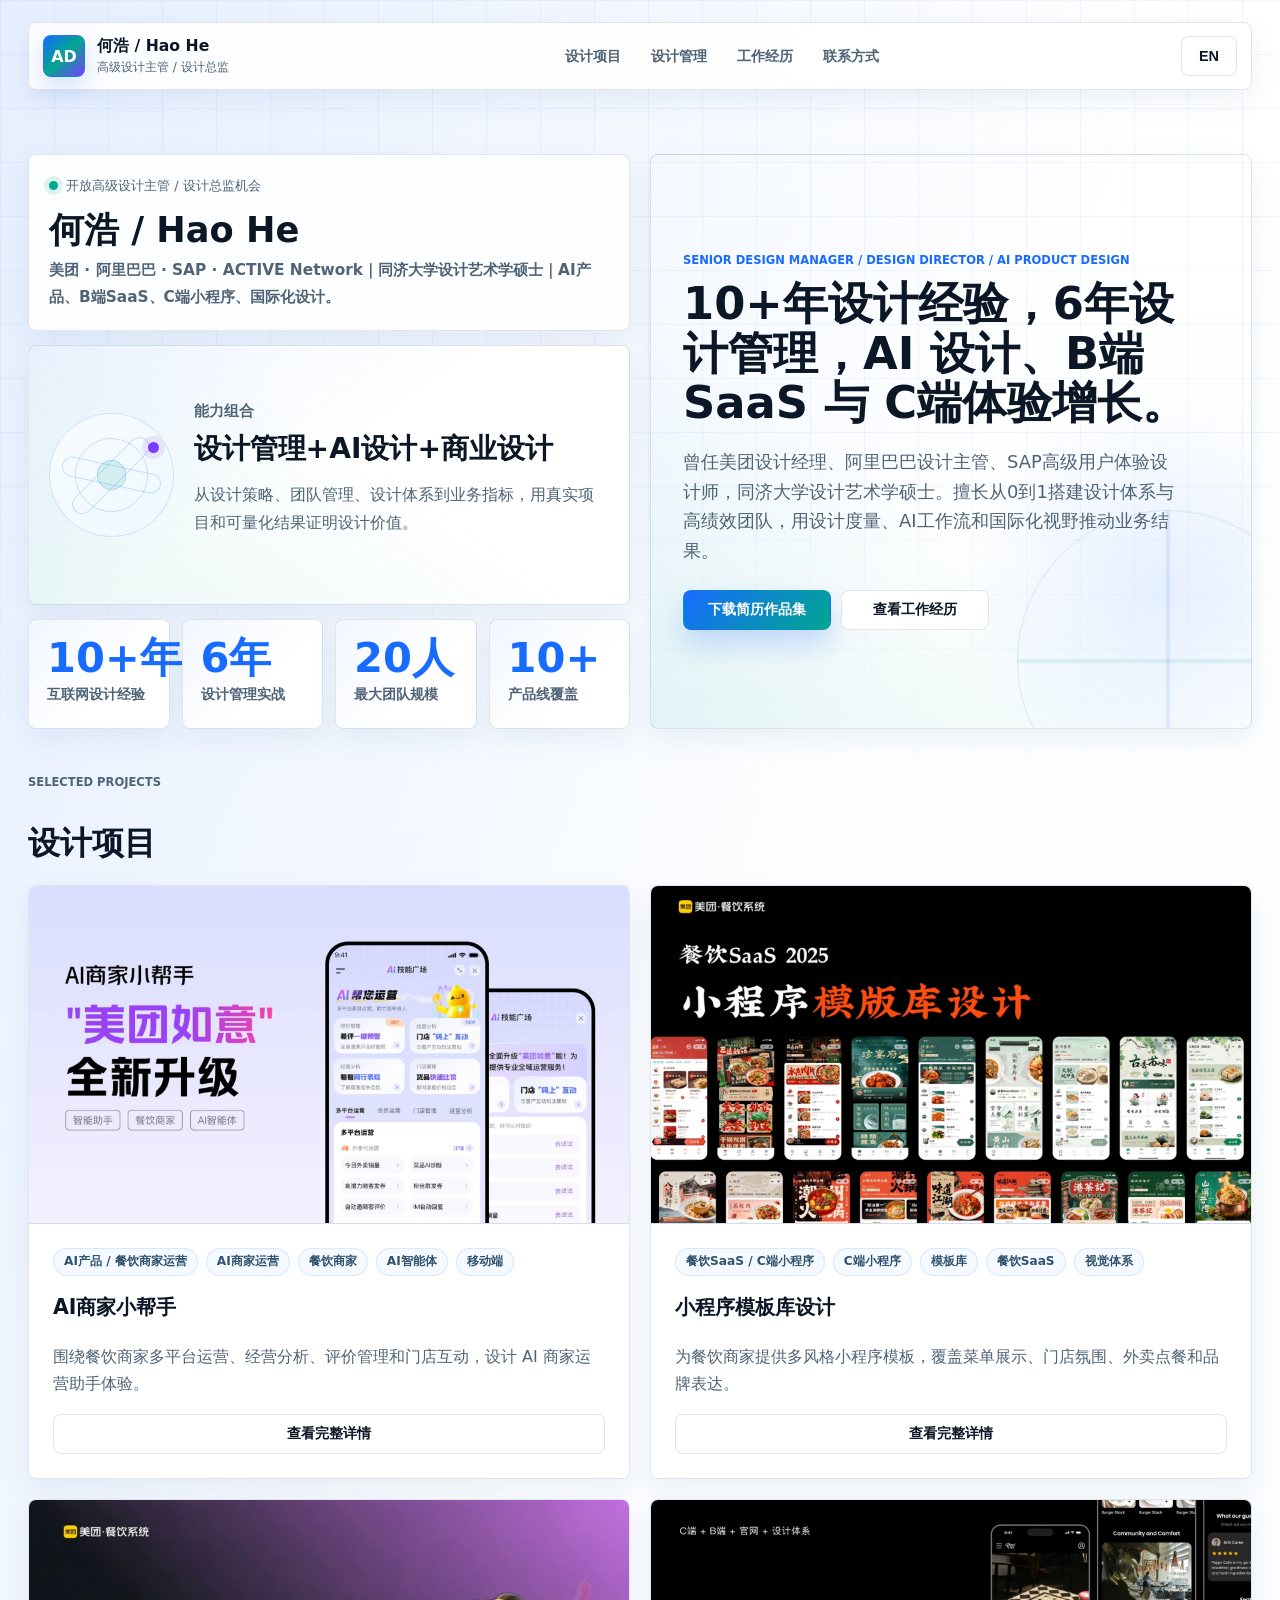
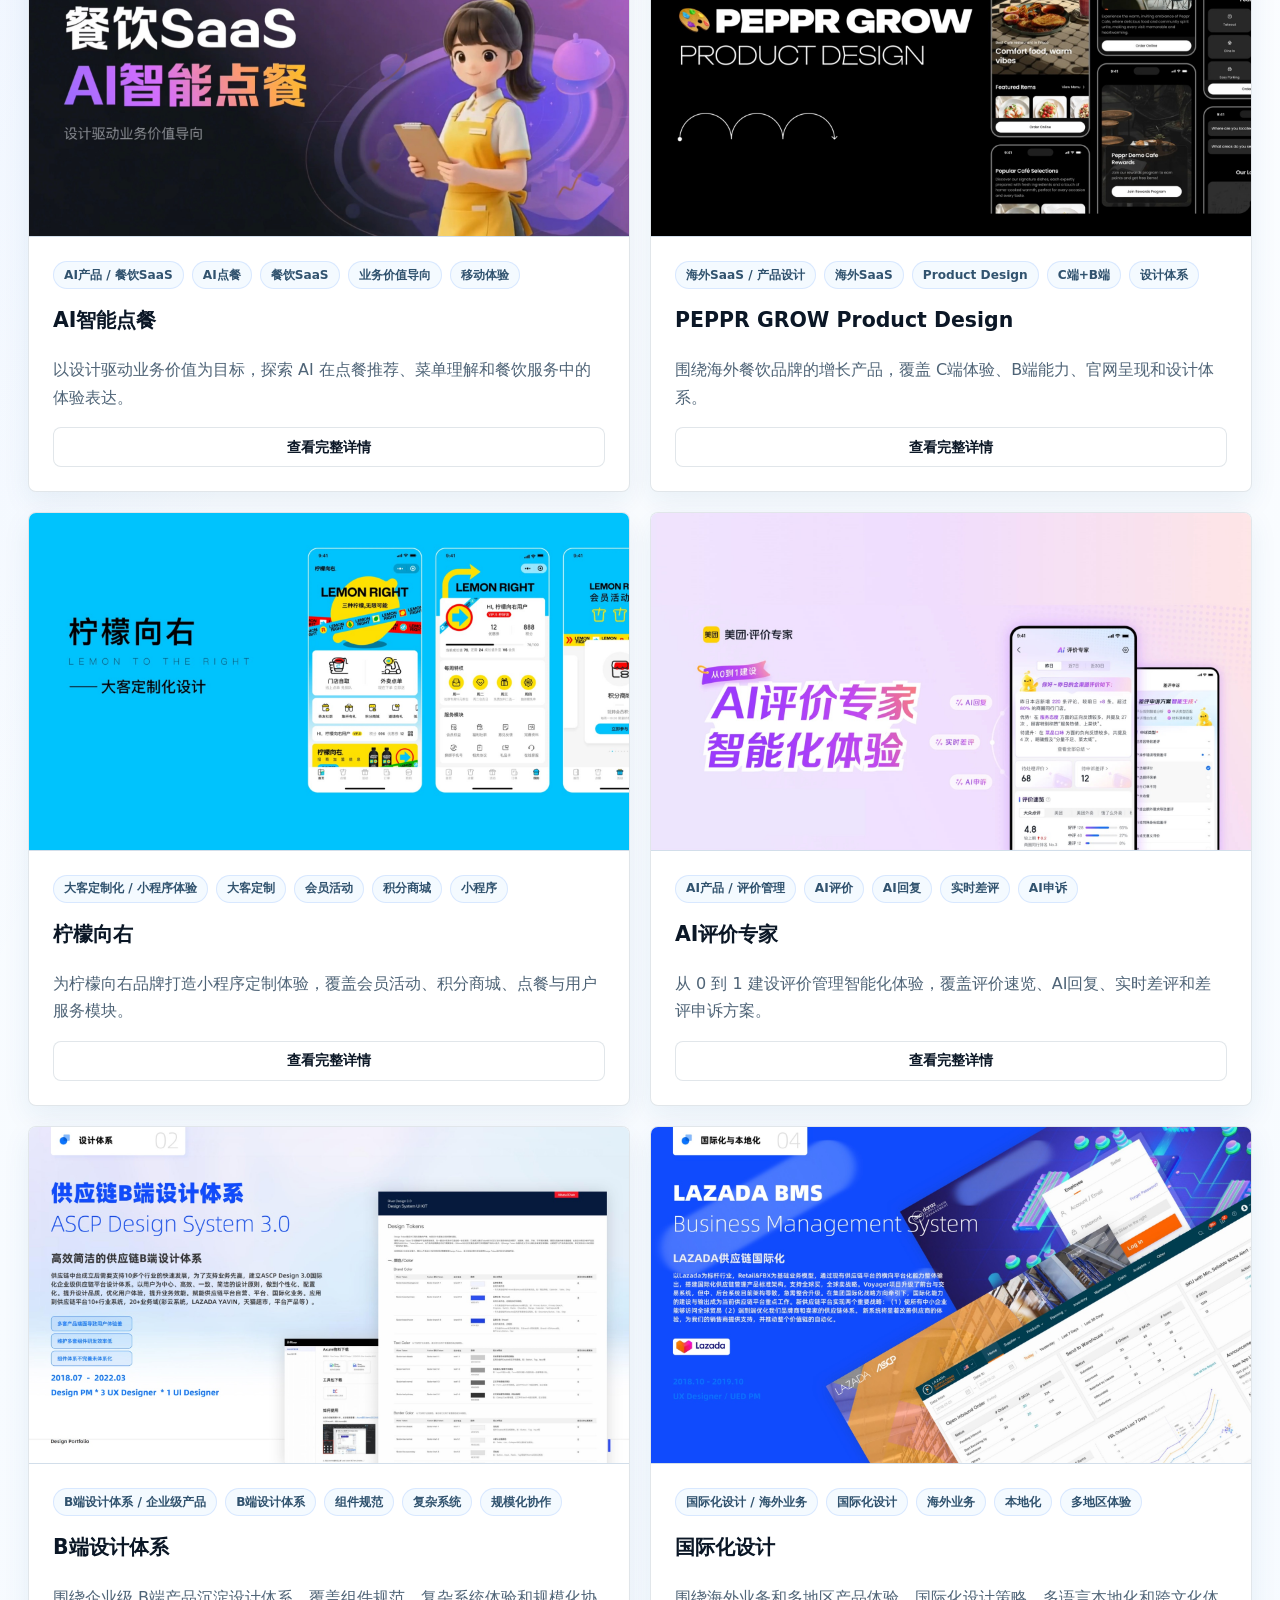
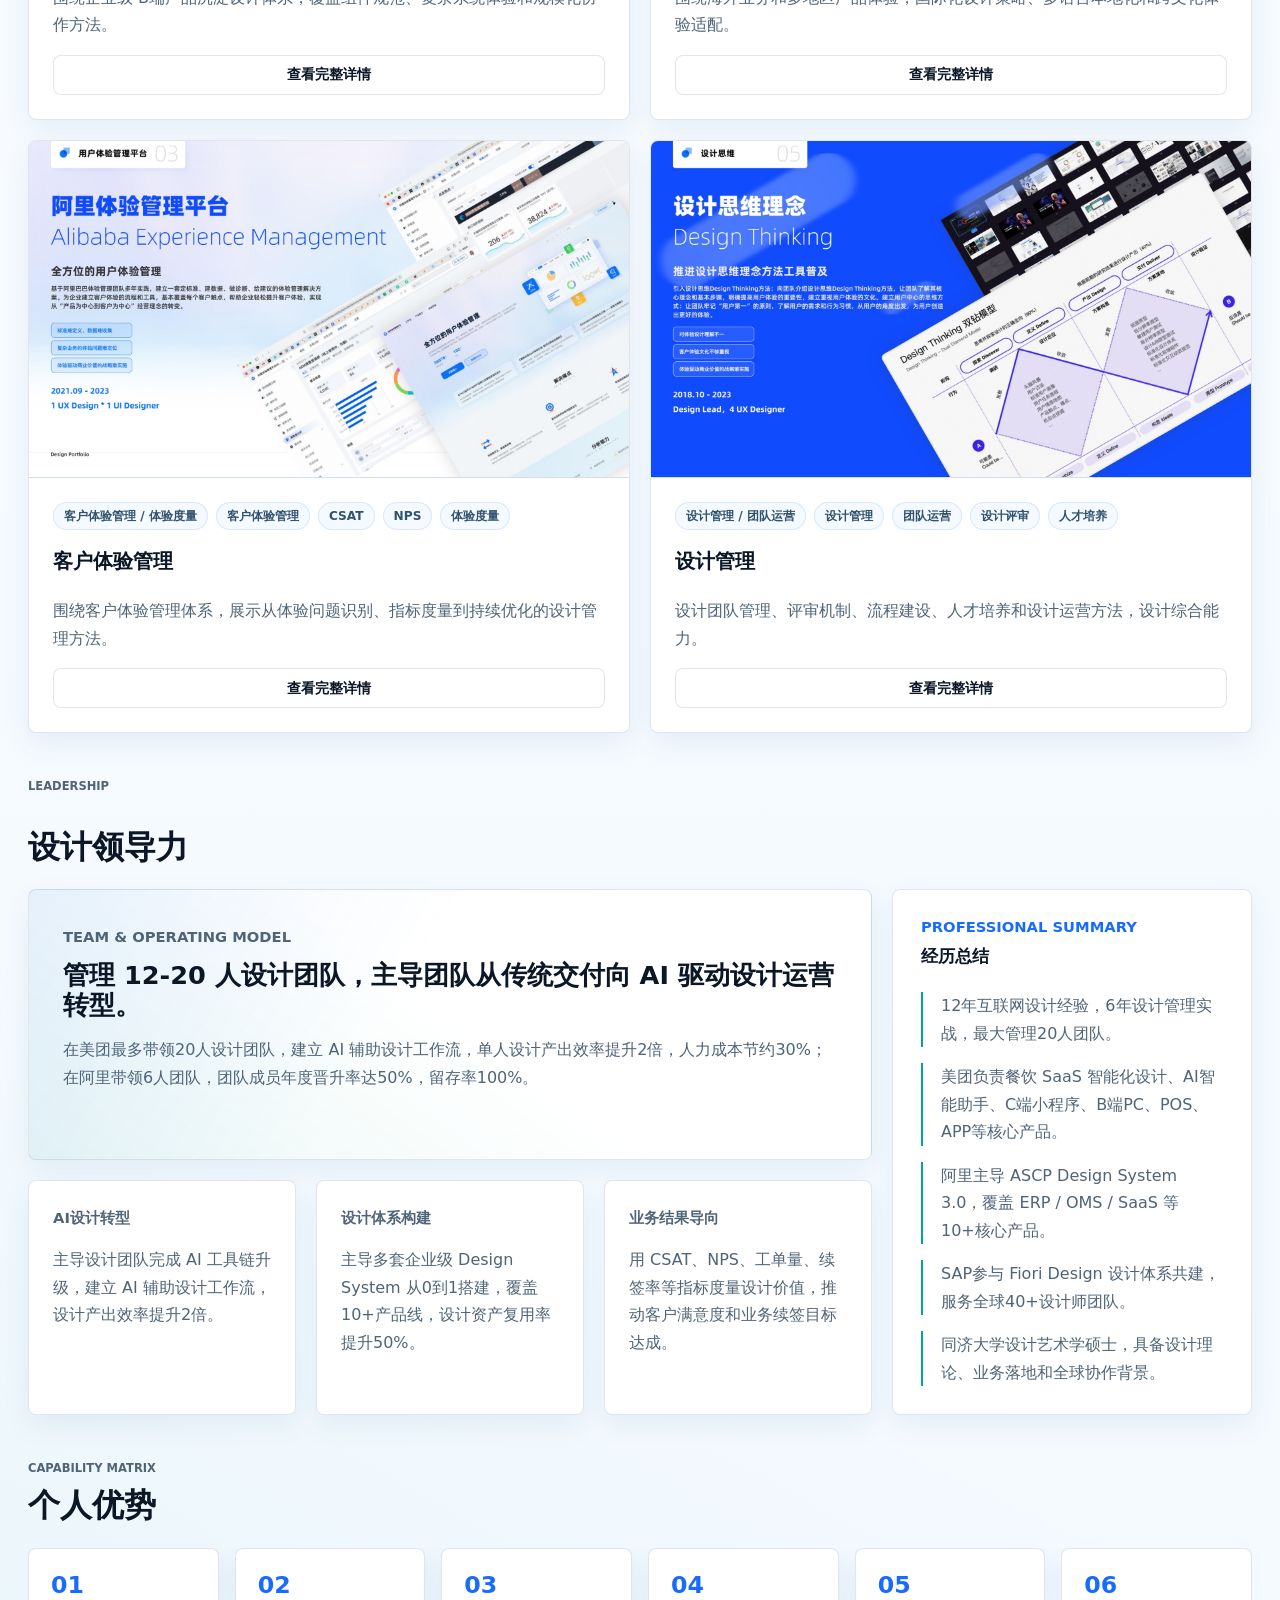
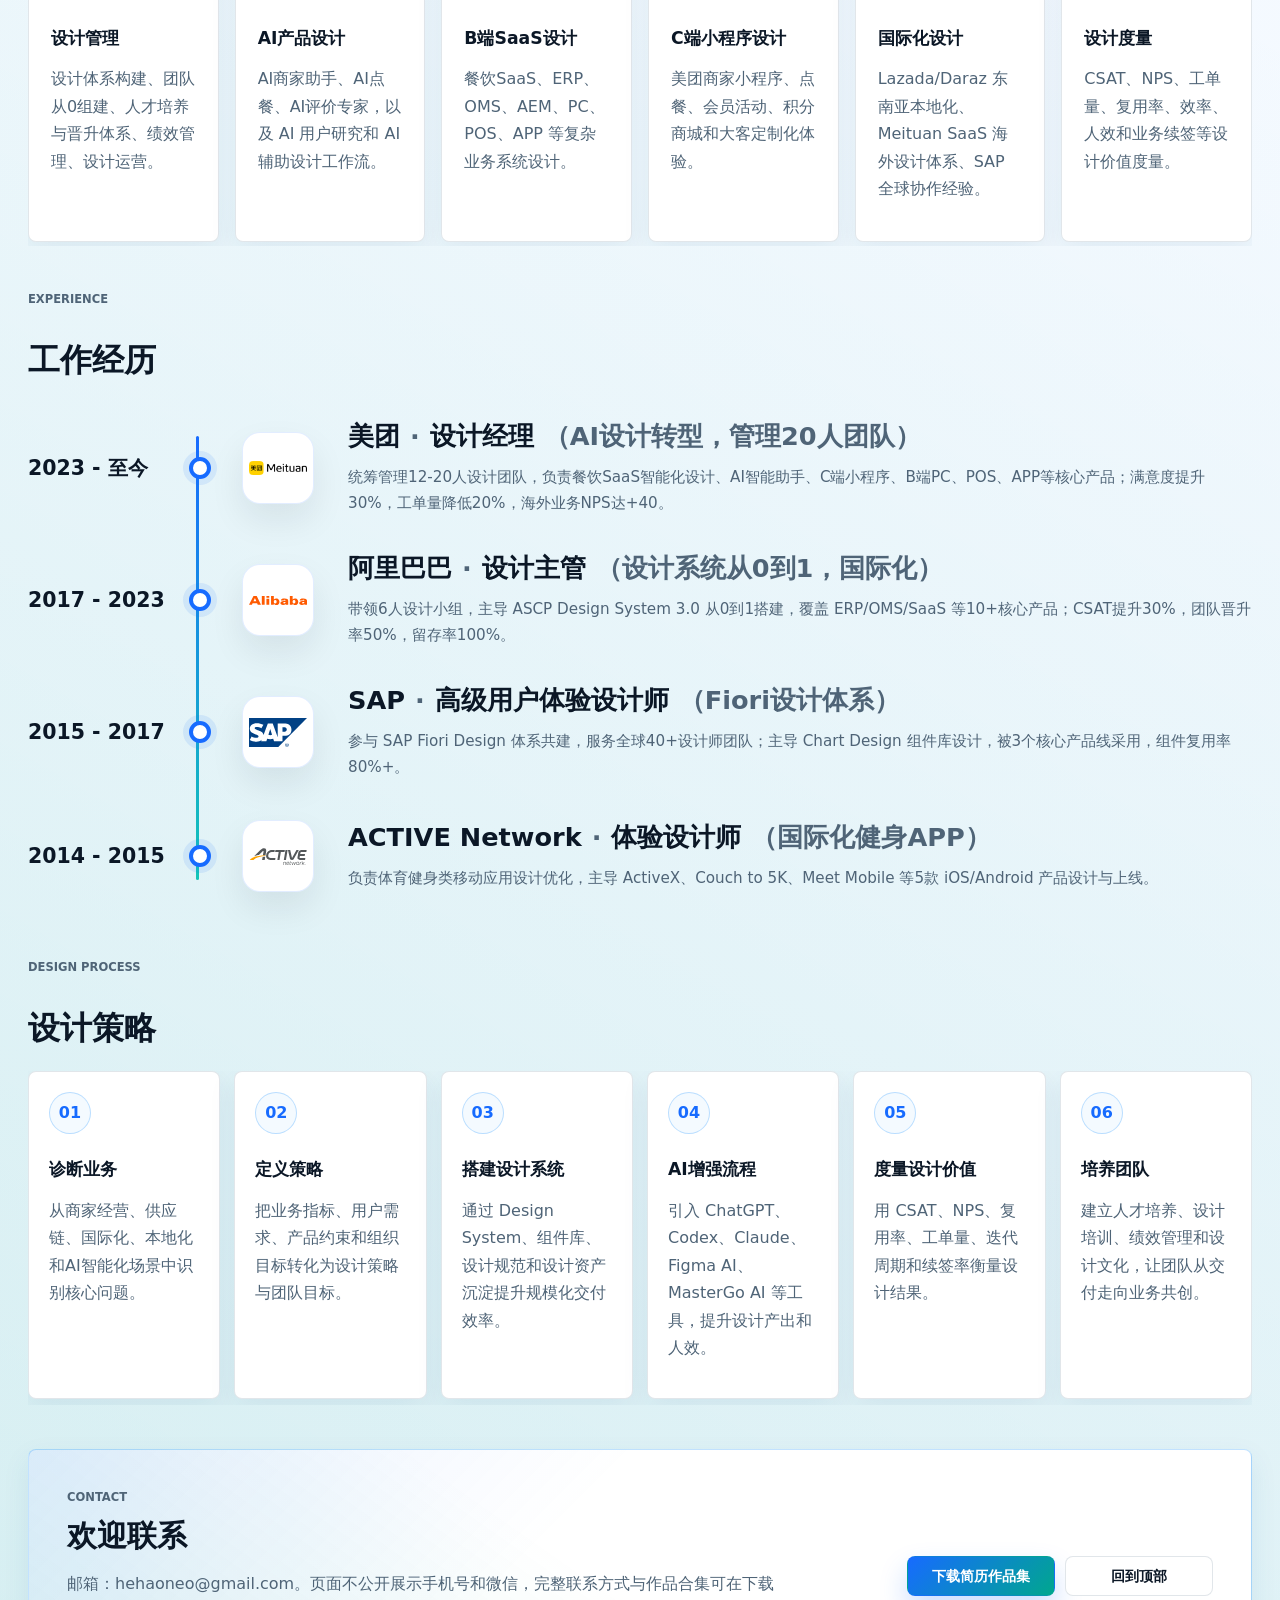
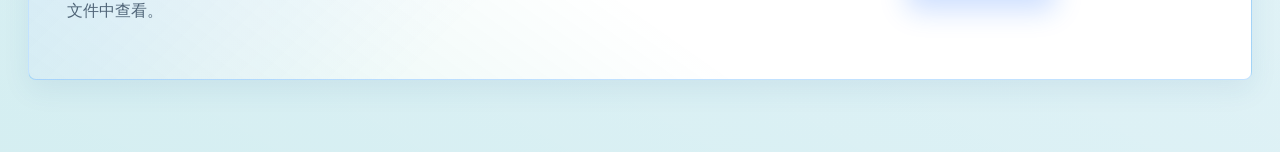
==== index.html @ 83d9802e "Update work experience timeline with company logos" ====
<!DOCTYPE html>
<html lang="zh-CN">
  <head>
    <meta charset="UTF-8" />
    <meta name="viewport" content="width=device-width, initial-scale=1.0" />
    <meta
      name="description"
      content="何浩 / Hao He 的高级设计主管、设计总监与 AI 产品设计负责人作品集，展示真实履历、管理经验、B端 C端 AI 设计项目与简历作品集下载。"
    />
    <title>何浩作品集 2026 | 高级设计主管 / 设计总监</title>
    <link rel="stylesheet" href="./styles.css?v=20260603-timeline-logo-sync" />
  </head>
  <body>
    <div class="site-shell">
      <header class="site-header" aria-label="Primary navigation">
        <a class="brand" href="#top" aria-label="Back to top">
          <span class="brand-mark">AD</span>
          <span>
            <strong data-i18n="brandName">Alex Design</strong>
            <small data-i18n="brandRole">AI 设计主管作品集</small>
          </span>
        </a>

        <button class="nav-toggle" type="button" aria-label="Toggle navigation" aria-expanded="false">
          <span></span>
          <span></span>
        </button>

        <nav class="nav-links" aria-label="Section navigation">
          <a href="#work" data-i18n="navWork">设计项目</a>
          <a href="#leadership" data-i18n="navLeadership">设计管理</a>
          <a href="#experience" data-i18n="navExperience">工作经历</a>
          <a href="#contact" data-i18n="navContact">联系方式</a>
        </nav>

        <button class="language-toggle" type="button" aria-label="Switch language" data-lang-toggle>
          EN
        </button>
      </header>

      <main id="top">
        <section class="hero section-grid" aria-labelledby="hero-title">
          <aside class="hero-panel" aria-label="Portfolio dashboard">
            <div class="signal-card profile-card">
              <div>
                <span class="status-dot"></span>
                <span data-i18n="profileStatus">开放 AI 设计主管机会</span>
              </div>
              <strong data-i18n="profileName">Alex Chen</strong>
              <p data-i18n="profileSummary">12 年产品设计经验，6 年设计团队管理经验，主导 AI、B端 SaaS、C端增长与设计系统。</p>
            </div>

            <div class="radar-card" aria-label="Capability radar">
              <div class="radar-visual">
                <span></span>
                <span></span>
                <span></span>
              </div>
              <div>
                <p class="card-label" data-i18n="radarLabel">能力组合</p>
                <h2 data-i18n="radarTitle">Strategy + AI UX + Leadership</h2>
                <p data-i18n="radarText">从机会识别到跨团队落地，兼顾体验质量、业务结果和团队成长。</p>
              </div>
            </div>

            <div class="hero-metrics" id="heroMetrics" aria-label="Career metrics"></div>
          </aside>

          <div class="hero-copy">
            <p class="eyebrow" data-i18n="heroEyebrow">AI Product Design Lead / Design Manager</p>
            <h1 id="hero-title" data-i18n="heroTitle">把 AI 能力转译成可信、可用、可规模化的产品体验。</h1>
            <p class="hero-text" data-i18n="heroText">
              这是一个面向互联网 AI 设计主管岗位的作品集模板，突出产品策略、复杂体验、设计系统和团队管理能力。
            </p>
            <div class="hero-actions">
              <a class="button primary" href="./assets/resume/hao-he-resume-portfolio-2026.zip" download data-i18n="resumeDownload">下载简历作品集</a>
              <a class="button secondary" href="#leadership" data-i18n="heroSecondary">查看管理能力</a>
            </div>
          </div>
        </section>

        <section class="section" id="work" aria-labelledby="work-title">
          <div class="section-heading">
            <p class="eyebrow" data-i18n="workEyebrow">Featured Work</p>
            <h2 id="work-title" data-i18n="workTitle">精选作品集展示</h2>
          </div>
          <div class="work-grid" id="workGrid"></div>
        </section>

        <section class="section leadership-section" id="leadership" aria-labelledby="leadership-title">
          <div class="section-heading">
            <p class="eyebrow" data-i18n="leadershipEyebrow">Leadership</p>
            <h2 id="leadership-title" data-i18n="leadershipTitle">设计主管综合能力</h2>
          </div>
          <div class="leadership-layout">
            <div class="leadership-main">
              <div class="leadership-card large">
                <p class="card-label" data-i18n="teamLabel">Team & Operating Model</p>
                <h3 data-i18n="teamTitle">带领 8 人设计团队，建立从问题定义到上线复盘的设计作业系统。</h3>
                <p data-i18n="teamText">
                  建立设计评审、需求分级、组件治理、设计质量门禁和跨职能同步节奏，让团队在高压迭代中保持一致性。
                </p>
              </div>
              <div class="leadership-pillars" id="leadershipPillars"></div>
            </div>
            <div class="interview-card">
              <p class="card-label" data-i18n="interviewLabel">Interview Signals</p>
              <h3 data-i18n="interviewTitle">面试官能快速感知的负责人信号</h3>
              <ul id="interviewSignals"></ul>
            </div>
          </div>
        </section>

        <section class="section" id="capabilities" aria-labelledby="capabilities-title">
          <div class="section-heading compact">
            <p class="eyebrow" data-i18n="capabilityEyebrow">Capability Matrix</p>
            <h2 id="capabilities-title" data-i18n="capabilityTitle">能力矩阵</h2>
          </div>
          <div class="capability-grid" id="capabilityGrid"></div>
        </section>

        <section class="section timeline-section" id="experience" aria-labelledby="experience-title">
          <div class="section-heading">
            <p class="eyebrow" data-i18n="experienceEyebrow">Experience</p>
            <h2 id="experience-title" data-i18n="experienceTitle">工作经历</h2>
          </div>
          <div class="timeline" id="timeline"></div>
        </section>

        <section class="section process-section" id="process" aria-labelledby="process-title">
          <div class="section-heading">
            <p class="eyebrow" data-i18n="processEyebrow">Design Process</p>
            <h2 id="process-title" data-i18n="processTitle">从机会到规模化落地的方法论</h2>
          </div>
          <div class="process-rail" id="processRail"></div>
        </section>

        <section class="contact-section" id="contact" aria-labelledby="contact-title">
          <div>
            <p class="eyebrow" data-i18n="contactEyebrow">Contact</p>
            <h2 id="contact-title" data-i18n="contactTitle">准备好替换成你的真实经历后，就可以用于求职展示。</h2>
            <p data-i18n="contactText">保留模板结构，替换姓名、项目截图、业务指标和真实案例，即可形成高竞争力作品集。</p>
          </div>
          <div class="contact-actions">
            <a class="button primary" href="./assets/resume/hao-he-resume-portfolio-2026.zip" download data-i18n="resumeDownload">下载简历作品集</a>
            <a class="button secondary" href="#work" data-i18n="contactSecondary">回到作品集</a>
          </div>
        </section>
      </main>
    </div>

    <dialog class="case-dialog" id="caseDialog" aria-labelledby="dialogTitle">
      <button class="dialog-close" type="button" data-dialog-close aria-label="Close case study">×</button>
      <p class="eyebrow" id="dialogType"></p>
      <h2 id="dialogTitle"></h2>
      <p id="dialogRole" class="dialog-role"></p>
      <div class="dialog-grid">
        <div>
          <h3 data-i18n="dialogChallenge">业务挑战</h3>
          <p id="dialogChallengeText"></p>
        </div>
        <div>
          <h3 data-i18n="dialogContribution">核心贡献</h3>
          <p id="dialogContributionText"></p>
        </div>
        <div>
          <h3 data-i18n="dialogImpact">结果指标</h3>
          <p id="dialogImpactText"></p>
        </div>
      </div>
    </dialog>

    <script src="./portfolio-data.js?v=20260603-english-copy-sync"></script>
    <script src="./script.js?v=20260603-timeline-logo-sync"></script>
  </body>
</html>
---- styles.css ----
:root {
  color-scheme: light;
  --bg: #f7fbff;
  --bg-soft: #eef7ff;
  --panel: rgba(255, 255, 255, 0.86);
  --panel-solid: #ffffff;
  --panel-strong: #ecf8ff;
  --line: rgba(14, 50, 86, 0.12);
  --line-strong: rgba(0, 136, 255, 0.24);
  --text: #0b1726;
  --muted: #4f6477;
  --dim: #718397;
  --accent: #00a78e;
  --accent-2: #176bff;
  --accent-3: #7c3cff;
  --warm: #d46a00;
  --shadow: 0 18px 50px rgba(25, 72, 118, 0.1);
  --soft-shadow: 0 10px 28px rgba(31, 86, 140, 0.08);
  --radius: 8px;
  --max: 1440px;
}

* {
  box-sizing: border-box;
}

html {
  scroll-behavior: smooth;
}

body {
  min-width: 320px;
  margin: 0;
  color: var(--text);
  font-family: Inter, ui-sans-serif, system-ui, -apple-system, BlinkMacSystemFont, "Segoe UI", "PingFang SC",
    "Hiragino Sans GB", "Microsoft YaHei", sans-serif;
  letter-spacing: 0;
  background:
    linear-gradient(115deg, rgba(23, 107, 255, 0.11), transparent 28%),
    linear-gradient(30deg, rgba(0, 167, 142, 0.12), transparent 34%),
    linear-gradient(180deg, #ffffff 0%, var(--bg) 44%, #f2f8ff 100%);
}

body::before {
  position: fixed;
  inset: 0;
  z-index: -1;
  pointer-events: none;
  content: "";
  background-image:
    linear-gradient(rgba(23, 107, 255, 0.055) 1px, transparent 1px),
    linear-gradient(90deg, rgba(23, 107, 255, 0.055) 1px, transparent 1px);
  background-size: 54px 54px;
  mask-image: linear-gradient(to bottom, black 0%, black 48%, transparent 88%);
}

a {
  color: inherit;
  text-decoration: none;
}

button,
a {
  -webkit-tap-highlight-color: transparent;
}

.site-shell {
  width: min(100%, var(--max));
  margin: 0 auto;
  padding: 22px 28px 72px;
}

.site-header {
  position: sticky;
  top: 14px;
  z-index: 10;
  display: grid;
  grid-template-columns: auto 1fr auto;
  gap: 18px;
  align-items: center;
  min-height: 68px;
  padding: 12px 14px;
  border: 1px solid var(--line);
  border-radius: var(--radius);
  background: rgba(255, 255, 255, 0.86);
  box-shadow: var(--soft-shadow);
  backdrop-filter: blur(18px);
}

.brand {
  display: inline-flex;
  gap: 12px;
  align-items: center;
  min-width: 220px;
}

.brand-mark {
  display: grid;
  place-items: center;
  width: 42px;
  height: 42px;
  border: 1px solid rgba(23, 107, 255, 0.18);
  border-radius: 8px;
  color: #ffffff;
  font-weight: 900;
  background: linear-gradient(135deg, var(--accent-2), var(--accent), var(--accent-3));
  box-shadow: 0 10px 24px rgba(23, 107, 255, 0.18);
}

.brand strong,
.brand small {
  display: block;
}

.brand strong {
  font-size: 0.98rem;
}

.brand small {
  margin-top: 2px;
  color: var(--muted);
  font-size: 0.76rem;
}

.nav-links {
  display: flex;
  justify-content: center;
  gap: 6px;
}

.nav-links a,
.language-toggle,
.button {
  min-height: 40px;
  border-radius: 8px;
  font-size: 0.9rem;
  font-weight: 750;
}

.nav-links a {
  display: inline-flex;
  align-items: center;
  padding: 0 12px;
  color: var(--muted);
  transition: color 180ms ease, background 180ms ease;
}

.nav-links a:hover {
  color: var(--accent-2);
  background: rgba(23, 107, 255, 0.07);
}

.language-toggle,
.nav-toggle,
.dialog-close {
  color: var(--text);
  border: 1px solid var(--line);
  background: #ffffff;
  cursor: pointer;
}

.language-toggle {
  min-width: 56px;
}

.nav-toggle {
  display: none;
}

.section-grid,
.section,
.contact-section {
  margin-top: 44px;
}

.hero {
  display: grid;
  grid-template-columns: repeat(2, minmax(0, 1fr));
  gap: 20px;
  align-items: stretch;
  min-height: auto;
  padding-top: 20px;
}

.hero-copy {
  flex: none;
  width: auto;
  min-width: 0;
  position: relative;
  display: flex;
  flex-direction: column;
  justify-content: center;
  min-height: 500px;
  overflow: hidden;
  padding: 24px 32px;
  border: 1px solid var(--line);
  border-radius: var(--radius);
  background:
    radial-gradient(circle at 85% 76%, rgba(23, 107, 255, 0.1), transparent 30%),
    linear-gradient(35deg, rgba(0, 167, 142, 0.09), transparent 42%);
  box-shadow: var(--soft-shadow);
}

.hero-copy::after {
  position: absolute;
  right: -68px;
  bottom: -84px;
  width: 300px;
  height: 300px;
  content: "";
  border: 1px solid rgba(23, 107, 255, 0.12);
  border-radius: 50%;
  background:
    linear-gradient(90deg, transparent 49%, rgba(23, 107, 255, 0.14) 50%, transparent 51%),
    linear-gradient(0deg, transparent 49%, rgba(0, 167, 142, 0.14) 50%, transparent 51%);
}

.eyebrow {
  margin: 0 0 12px;
  color: var(--accent-2);
  font-size: 0.72rem;
  font-weight: 900;
  letter-spacing: 0;
  text-transform: uppercase;
}

h1,
h2,
h3,
p {
  overflow-wrap: anywhere;
}

h1 {
  position: relative;
  z-index: 1;
  max-width: 760px;
  margin: 0;
  color: var(--text);
  font-size: clamp(1.62rem, 3vw, 3rem);
  line-height: 1.16;
  letter-spacing: 0;
}

.hero-copy h1 {
  max-width: 600px;
  font-size: clamp(2.2rem, 4vw, 3.8rem);
  line-height: 1.1;
}

h1#hero-title {
  font-size: clamp(2rem, 3.5vw, 3.2rem);
}

h2 {
  margin: 0;
  color: var(--text);
  font-size: clamp(1.55rem, 2.5vw, 2.6rem);
  line-height: 1.14;
  letter-spacing: 0;
}

h3 {
  margin: 0;
  color: var(--text);
  font-size: 1.08rem;
  line-height: 1.32;
}

.hero-text {
  position: relative;
  z-index: 1;
  max-width: 500px;
  margin: 20px 0 0;
  color: var(--muted);
  font-size: clamp(1rem, 1.4vw, 1.25rem);
  line-height: 1.65;
}

.hero-actions,
.contact-actions {
  position: relative;
  z-index: 1;
  display: flex;
  flex-wrap: wrap;
  gap: 10px;
  margin-top: 24px;
}

.button {
  display: inline-flex;
  align-items: center;
  justify-content: center;
  min-width: 148px;
  padding: 0 18px;
  border: 1px solid transparent;
  cursor: pointer;
  transition: transform 180ms ease, border-color 180ms ease, background 180ms ease, box-shadow 180ms ease;
}

.button:hover {
  transform: translateY(-2px);
}

.button.primary {
  color: #ffffff;
  background: linear-gradient(135deg, var(--accent-2), var(--accent));
  box-shadow: 0 14px 28px rgba(23, 107, 255, 0.22);
}

.button.secondary {
  color: var(--text);
  border-color: var(--line);
  background: #ffffff;
}

.button.secondary:hover {
  border-color: var(--line-strong);
  box-shadow: var(--soft-shadow);
}

.hero-panel {
  min-width: 0;
  display: grid;
  grid-template-rows: auto auto 1fr;
  gap: 14px;
}

.signal-card,
.metric-card,
.radar-card,
.work-card,
.leadership-card,
.interview-card,
.capability-card,
.process-card,
.quote-card {
  border: 1px solid var(--line);
  border-radius: var(--radius);
  background: var(--panel);
  box-shadow: var(--soft-shadow);
}

.profile-card {
  min-height: auto;
  margin-bottom: 0;
  padding: 20px;
}

.profile-card div {
  display: inline-flex;
  gap: 8px;
  align-items: center;
  color: var(--muted);
  font-size: 0.82rem;
}

.profile-card strong {
  display: block;
  margin-top: 16px;
  font-size: clamp(1.6rem, 3vw, 2.2rem);
  line-height: 1.1;
}

.profile-card p {
  margin: 8px 0 0;
  font-size: 0.96rem;
  font-weight: 600;
}

.profile-card p,
.radar-card p,
.section-heading p,
.leadership-card p,
.interview-card li,
.capability-card p,
.timeline-item p,
.process-card p,
.quote-card p,
.contact-section p,
.work-card p {
  color: var(--muted);
  line-height: 1.72;
}

.status-dot {
  width: 9px;
  height: 9px;
  border-radius: 50%;
  background: var(--accent);
  box-shadow: 0 0 0 5px rgba(0, 167, 142, 0.13);
}

.hero-metrics {
  display: grid;
  grid-template-columns: repeat(4, minmax(0, 1fr));
  gap: 12px;
}

.metric-card {
  min-height: 110px;
  padding: 18px;
  background:
    linear-gradient(135deg, rgba(23, 107, 255, 0.06), transparent 62%),
    #ffffff;
}

.metric-card strong {
  display: block;
  margin-bottom: 6px;
  color: var(--accent-2);
  font-size: clamp(1.8rem, 3.5vw, 2.6rem);
  line-height: 0.95;
}

.metric-card span {
  color: var(--muted);
  font-size: 0.88rem;
  font-weight: 700;
}

.radar-card {
  display: grid;
  grid-template-columns: minmax(100px, 0.3fr) minmax(0, 1fr);
  gap: 20px;
  align-items: center;
  min-height: 260px;
  padding: 20px;
  background:
    linear-gradient(145deg, rgba(23, 107, 255, 0.08), transparent 48%),
    linear-gradient(35deg, rgba(0, 167, 142, 0.08), transparent 58%),
    #ffffff;
}

.radar-card h2 {
  max-width: 400px;
  font-size: clamp(1.4rem, 2.2vw, 2rem);
  line-height: 1.15;
}

.radar-visual {
  position: relative;
  display: grid;
  place-items: center;
  aspect-ratio: 1;
  border: 1px solid rgba(23, 107, 255, 0.16);
  border-radius: 50%;
  background: linear-gradient(135deg, rgba(255, 255, 255, 0.7), rgba(235, 248, 255, 0.7));
}

.radar-visual::before,
.radar-visual::after,
.radar-visual span {
  position: absolute;
  content: "";
  border: 1px solid rgba(23, 107, 255, 0.2);
  border-radius: 50%;
}

.radar-visual::before {
  inset: 20%;
}

.radar-visual::after {
  inset: 38%;
  background: rgba(0, 167, 142, 0.13);
}

.radar-visual span:nth-child(1) {
  inset: 9% 42% 9% 42%;
  border-radius: 999px;
  transform: rotate(45deg);
}

.radar-visual span:nth-child(2) {
  inset: 42% 9% 42% 9%;
  border-radius: 999px;
  transform: rotate(12deg);
}

.radar-visual span:nth-child(3) {
  width: 11px;
  height: 11px;
  border: 0;
  background: var(--accent-3);
  box-shadow: 0 0 0 6px rgba(124, 60, 255, 0.12);
  transform: translate(42px, -28px);
}

.card-label {
  margin: 0 0 10px;
  color: var(--accent-2);
  font-size: 0.92rem;
  font-weight: 900;
  text-transform: uppercase;
}

.section-heading {
  display: grid;
  grid-template-columns: minmax(0, 0.74fr) minmax(320px, 0.5fr);
  gap: 24px;
  align-items: end;
  margin-bottom: 24px;
}

.section-heading.compact {
  display: block;
}

.section-heading .eyebrow {
  grid-column: 1 / -1;
  margin-bottom: 8px;
}

.section-heading p:not(.eyebrow) {
  margin: 0;
  max-width: 560px;
}

.work-grid {
  display: grid;
  grid-template-columns: repeat(2, minmax(0, 1fr));
  gap: 20px;
}

.work-card {
  position: relative;
  display: flex;
  flex-direction: column;
  min-height: 460px;
  overflow: hidden;
  background: #ffffff;
}

.work-card:hover {
  border-color: var(--line-strong);
  box-shadow: var(--shadow);
}

.work-visual {
  position: relative;
  min-height: 184px;
  border-bottom: 1px solid var(--line);
  background:
    linear-gradient(135deg, rgba(23, 107, 255, 0.12), transparent 38%),
    linear-gradient(45deg, rgba(0, 167, 142, 0.13), transparent 44%),
    #eff8ff;
}

.work-visual::before {
  position: absolute;
  inset: 22px;
  content: "";
  border: 1px solid rgba(23, 107, 255, 0.14);
  border-radius: var(--radius);
  background:
    linear-gradient(90deg, rgba(23, 107, 255, 0.08), transparent 1px) 0 0 / 52px 100%,
    linear-gradient(rgba(23, 107, 255, 0.08), transparent 1px) 0 0 / 100% 42px,
    rgba(255, 255, 255, 0.42);
}

.work-visual::after {
  position: absolute;
  right: 42px;
  bottom: 32px;
  width: 42%;
  height: 38%;
  content: "";
  border: 1px solid rgba(0, 167, 142, 0.24);
  border-radius: var(--radius);
  background: rgba(255, 255, 255, 0.72);
  box-shadow: 0 12px 30px rgba(23, 107, 255, 0.11);
}

.work-card-content {
  display: flex;
  flex: 1;
  flex-direction: column;
  padding: 24px;
}

.tags {
  display: flex;
  flex-wrap: wrap;
  gap: 8px;
  margin-bottom: 18px;
}

.tag {
  display: inline-flex;
  align-items: center;
  min-height: 28px;
  padding: 0 10px;
  border: 1px solid rgba(23, 107, 255, 0.13);
  border-radius: 999px;
  color: #31536f;
  font-size: 0.76rem;
  font-weight: 800;
  background: #f4faff;
}

.work-card h3 {
  margin-bottom: 6px;
  font-size: 1.28rem;
}

.work-meta {
  display: grid;
  grid-template-columns: repeat(3, minmax(0, 1fr));
  gap: 10px;
  margin: auto 0 18px;
  padding-top: 18px;
}

.work-meta div {
  min-height: 78px;
  padding: 12px;
  border: 1px solid var(--line);
  border-radius: 8px;
  background: #f7fbff;
}

.work-meta strong {
  display: block;
  margin-bottom: 6px;
  color: var(--accent-2);
  font-size: 1.22rem;
}

.work-meta span {
  color: var(--muted);
  font-size: 0.76rem;
  line-height: 1.4;
}

.case-open {
  width: 100%;
}

.real-work-card .work-visual {
  display: block;
  min-height: 0;
  aspect-ratio: 16 / 9;
  overflow: hidden;
  background: #eef6ff;
}

.real-work-card .work-visual::before,
.real-work-card .work-visual::after {
  display: none;
}

.work-visual img {
  display: block;
  width: 100%;
  height: 100%;
  object-fit: cover;
  transition: transform 260ms ease;
}

.real-work-card:hover .work-visual img {
  transform: scale(1.025);
}

.project-platform {
  margin: 12px 0 0;
  color: var(--accent-2) !important;
  font-size: 0.92rem;
  font-weight: 800;
}

.leadership-layout {
  display: grid;
  grid-template-columns: minmax(0, 1fr) minmax(360px, 0.42fr);
  gap: 20px;
}

.leadership-main {
  display: grid;
  gap: 20px;
}

.leadership-card {
  padding: 24px;
  background: #ffffff;
}

.leadership-card.large {
  min-height: 232px;
  padding: 34px;
  background:
    linear-gradient(120deg, rgba(23, 107, 255, 0.08), transparent 44%),
    linear-gradient(35deg, rgba(0, 167, 142, 0.08), transparent 52%),
    #ffffff;
}

.leadership-card.large h3 {
  max-width: 900px;
  font-size: clamp(1.44rem, 2vw, 2.25rem);
  line-height: 1.18;
}

.leadership-pillars {
  display: grid;
  grid-template-columns: repeat(3, minmax(0, 1fr));
  gap: 20px;
}

.interview-card {
  padding: 28px;
  background: #ffffff;
}

.interview-card ul {
  display: grid;
  gap: 16px;
  padding: 0;
  margin: 24px 0 0;
  list-style: none;
}

.interview-card li {
  padding-left: 18px;
  border-left: 2px solid var(--accent);
}

.capability-grid {
  display: grid;
  grid-template-columns: repeat(6, minmax(178px, 1fr));
  gap: 16px;
  overflow-x: auto;
  padding-bottom: 4px;
}

.capability-card {
  min-height: 220px;
  padding: 22px;
  background: #ffffff;
}

.capability-card strong {
  display: block;
  margin-bottom: 28px;
  color: var(--accent-2);
  font-size: 1.48rem;
}

.timeline {
  position: relative;
  display: grid;
  gap: 0;
  width: 100%;
  max-width: none;
  margin-left: 0;
}

.timeline::before {
  position: absolute;
  top: 34px;
  bottom: 34px;
  left: 168px;
  width: 3px;
  content: "";
  background: linear-gradient(to bottom, #176bff, #13c5b7);
  border-radius: 999px;
}

.timeline-item,
.timeline-item:nth-child(even) {
  position: relative;
  display: grid;
  grid-template-columns: 130px 48px minmax(0, 1fr);
  align-items: center;
  gap: 18px;
  width: 100%;
  min-height: 116px;
  margin-left: 0;
  padding: 18px 0;
  background: transparent;
}

.timeline-node {
  position: relative;
  z-index: 1;
  display: block;
  width: 22px;
  height: 22px;
  justify-self: center;
  border: 4px solid #176bff;
  border-radius: 50%;
  background: #ffffff;
  box-shadow: 0 0 0 6px rgba(23, 107, 255, 0.1);
}

.timeline-period {
  color: var(--ink-soft);
  font-size: clamp(1.08rem, 1.6vw, 1.48rem);
  font-weight: 700;
  line-height: 1.2;
  white-space: nowrap;
}

.timeline-company {
  display: grid;
  grid-template-columns: 82px minmax(0, 1fr);
  align-items: center;
  gap: 24px;
  min-width: 0;
}

.company-logo-wrap {
  display: grid;
  place-items: center;
  width: 72px;
  height: 72px;
  overflow: hidden;
  border: 1px solid rgba(23, 107, 255, 0.12);
  border-radius: 18px;
  background: #ffffff;
  box-shadow: 0 16px 34px rgba(15, 23, 42, 0.08);
}

.company-logo {
  display: block;
  max-width: 58px;
  max-height: 42px;
  object-fit: contain;
}

.timeline-copy {
  min-width: 0;
}

.timeline-copy h3 {
  display: flex;
  flex-wrap: wrap;
  gap: 10px;
  align-items: baseline;
  margin: 0;
  color: var(--ink);
  font-size: clamp(1.2rem, 2vw, 1.78rem);
  line-height: 1.32;
  letter-spacing: 0;
}

.timeline-copy h3 strong {
  font-weight: 900;
}

.timeline-copy h3 span,
.timeline-copy h3 em {
  color: var(--muted);
  font-style: normal;
  font-weight: 600;
}

.timeline-copy p {
  max-width: 920px;
  margin: 10px 0 0;
  font-size: 0.95rem;
}

.process-rail {
  display: grid;
  grid-template-columns: repeat(6, minmax(170px, 1fr));
  gap: 14px;
  overflow-x: auto;
  padding-bottom: 6px;
}

.process-card {
  min-height: 246px;
  padding: 20px;
  background: #ffffff;
}

.process-card .step {
  display: grid;
  place-items: center;
  width: 42px;
  height: 42px;
  margin-bottom: 24px;
  border: 1px solid var(--line-strong);
  border-radius: 50%;
  color: var(--accent-2);
  font-weight: 900;
  background: #f4faff;
}

.quote-grid {
  display: grid;
  grid-template-columns: repeat(3, minmax(0, 1fr));
  gap: 20px;
}

.quote-card {
  min-height: 210px;
  padding: 26px;
  background: #ffffff;
}

.quote-card blockquote {
  margin: 0;
  color: var(--text);
  font-size: 1.06rem;
  line-height: 1.68;
}

.quote-card p {
  margin: 20px 0 0;
}

.contact-section {
  display: grid;
  grid-template-columns: minmax(0, 1fr) auto;
  gap: 28px;
  align-items: center;
  padding: 38px;
  border: 1px solid var(--line-strong);
  border-radius: var(--radius);
  background:
    linear-gradient(135deg, rgba(23, 107, 255, 0.1), transparent 42%),
    linear-gradient(35deg, rgba(0, 167, 142, 0.11), transparent 46%),
    #ffffff;
  box-shadow: var(--soft-shadow);
}

.contact-section h2 {
  max-width: 980px;
  font-size: clamp(1.5rem, 2.35vw, 2.45rem);
}

.project-platform-card h2 {
  font-size: clamp(1.24rem, 1.8vw, 1.86rem);
}

.contact-section p {
  max-width: 720px;
}

.case-dialog {
  width: min(820px, calc(100vw - 32px));
  padding: 30px;
  border: 1px solid var(--line-strong);
  border-radius: var(--radius);
  color: var(--text);
  background: #ffffff;
  box-shadow: var(--shadow);
}

.case-dialog::backdrop {
  background: rgba(12, 31, 54, 0.42);
}

.dialog-close {
  position: absolute;
  top: 14px;
  right: 14px;
  width: 38px;
  height: 38px;
  border-radius: 50%;
  font-size: 1.35rem;
}

.dialog-role {
  color: var(--muted);
}

.dialog-grid {
  display: grid;
  grid-template-columns: repeat(3, minmax(0, 1fr));
  gap: 16px;
  margin-top: 24px;
}

.dialog-grid div {
  padding: 18px;
  border: 1px solid var(--line);
  border-radius: var(--radius);
  background: #f7fbff;
}

.dialog-grid h3 {
  margin-bottom: 10px;
  color: var(--accent-2);
  font-size: 0.95rem;
}

.dialog-grid p {
  margin: 0;
  color: var(--muted);
  line-height: 1.68;
}

.project-shell {
  max-width: 1480px;
}

.project-nav {
  justify-content: flex-start;
}

.project-hero {
  display: grid;
  grid-template-columns: repeat(2, minmax(0, 1fr));
  gap: 28px;
  align-items: stretch;
  margin-top: 64px;
}

.project-hero-copy,
.project-cover-card,
.project-platform-card,
.project-image-frame {
  border: 1px solid var(--line);
  border-radius: var(--radius);
  background: #ffffff;
  box-shadow: var(--soft-shadow);
}

.project-hero-copy {
  display: flex;
  flex-direction: column;
  justify-content: center;
  min-height: 430px;
  padding: 44px;
  background:
    linear-gradient(135deg, rgba(23, 107, 255, 0.08), transparent 42%),
    linear-gradient(35deg, rgba(0, 167, 142, 0.09), transparent 48%),
    #ffffff;
}

.project-tags {
  margin: 28px 0 0;
}

.project-cover-card {
  overflow: hidden;
  min-height: 430px;
}

.project-cover-card img {
  display: block;
  width: 100%;
  height: 100%;
  object-fit: cover;
}

.project-summary-grid {
  display: grid;
  grid-template-columns: repeat(3, minmax(160px, 0.22fr)) minmax(320px, 1fr);
  gap: 16px;
  margin-top: 20px;
}

.project-platform-card {
  padding: 22px;
}

.project-platform-card h2 {
  font-size: clamp(1.24rem, 1.8vw, 1.86rem);
  line-height: 1.18;
}

.project-point-grid {
  grid-template-columns: repeat(4, minmax(180px, 1fr));
}

.project-gallery {
  display: grid;
  gap: 24px;
}

.project-image-frame {
  overflow: hidden;
  margin: 0;
  padding: 14px;
  background: #ffffff;
}

.project-image-frame img {
  display: block;
  width: 100%;
  height: auto;
  border-radius: 6px;
  background: #f3f7fb;
}

.project-image-frame figcaption {
  padding: 12px 4px 2px;
  color: var(--muted);
  font-size: 0.88rem;
  font-weight: 750;
}

@media (max-width: 1180px) {
  .site-header {
    grid-template-columns: auto auto auto;
    justify-content: space-between;
  }

  .nav-toggle {
    display: inline-grid;
    place-items: center;
    width: 44px;
    height: 40px;
  }

  .nav-toggle span {
    width: 18px;
    height: 2px;
    margin: 3px 0;
    background: var(--text);
  }

  .nav-links {
    position: absolute;
    top: calc(100% + 8px);
    right: 0;
    left: 0;
    display: none;
    flex-direction: column;
    padding: 10px;
    border: 1px solid var(--line);
    border-radius: var(--radius);
    background: rgba(255, 255, 255, 0.96);
    box-shadow: var(--soft-shadow);
  }

  .nav-links.is-open {
    display: flex;
  }

  .nav-links a {
    min-height: 44px;
  }

  .hero {
    grid-template-columns: 1fr;
    min-height: auto;
  }

  .hero-copy {
    min-height: auto;
  }

  .section-heading,
  .leadership-layout,
  .contact-section {
    grid-template-columns: 1fr;
  }

  .capability-grid,
  .process-rail {
    grid-template-columns: repeat(3, minmax(220px, 1fr));
  }

  .project-nav {
    position: static;
    display: flex;
    flex-direction: row;
    padding: 0;
    border: 0;
    box-shadow: none;
    background: transparent;
  }

  .project-hero,
  .project-summary-grid {
    grid-template-columns: 1fr;
  }

  .project-point-grid {
    grid-template-columns: repeat(2, minmax(220px, 1fr));
  }

  .timeline {
    max-width: none;
    margin-left: 0;
  }
}

@media (min-width: 761px) and (max-width: 1180px) {
  .hero {
    grid-template-columns: minmax(330px, 0.92fr) minmax(0, 1.24fr);
  }

  .hero-copy {
    min-height: 620px;
    padding: 30px 36px;
  }

  .hero-copy h1 {
    font-size: clamp(2.8rem, 5vw, 4.4rem);
  }

  .radar-card {
    grid-template-columns: 1fr;
    min-height: 300px;
  }

  .radar-visual {
    width: 156px;
  }
}

@media (max-width: 760px) {
  .site-shell {
    padding: 12px 12px 42px;
  }

  .brand {
    min-width: 0;
  }

  .brand small {
    display: none;
  }

  .section-grid,
  .section,
  .contact-section {
    margin-top: 31px;
  }

  .hero-copy,
  .contact-section {
    padding: 26px;
  }

  h1 {
    font-size: clamp(1.72rem, 8vw, 2.55rem);
    line-height: 1.14;
  }

  h2 {
    font-size: clamp(1.5rem, 6vw, 2.25rem);
  }

  .hero,
  .hero-panel,
  .hero-metrics,
  .work-grid,
  .leadership-pillars,
  .quote-grid,
  .dialog-grid {
    grid-template-columns: 1fr;
  }

  .radar-card {
    grid-template-columns: 1fr;
  }

  .radar-visual {
    width: 180px;
  }

  .work-card {
    min-height: auto;
  }

  .work-meta {
    grid-template-columns: 1fr;
  }

  .timeline {
    gap: 18px;
  }

  .timeline::before {
    top: 28px;
    bottom: 28px;
    left: 14px;
  }

  .timeline-item,
  .timeline-item:nth-child(even) {
    grid-template-columns: 28px minmax(0, 1fr);
    gap: 14px;
    min-height: auto;
    padding: 0;
  }

  .timeline-period {
    grid-column: 2;
    font-size: 0.95rem;
  }

  .timeline-node {
    grid-row: 1 / span 2;
    grid-column: 1;
    align-self: start;
    width: 18px;
    height: 18px;
    margin-top: 2px;
    border-width: 3px;
    box-shadow: 0 0 0 5px rgba(23, 107, 255, 0.1);
  }

  .timeline-company {
    grid-column: 2;
    grid-template-columns: 56px minmax(0, 1fr);
    gap: 14px;
    padding-bottom: 12px;
  }

  .company-logo-wrap {
    width: 52px;
    height: 52px;
    border-radius: 14px;
  }

  .company-logo {
    max-width: 42px;
    max-height: 30px;
  }

  .timeline-copy h3 {
    gap: 7px;
    font-size: 1.05rem;
  }

  .timeline-copy p {
    margin-top: 7px;
    font-size: 0.9rem;
  }

  .project-hero {
    margin-top: 42px;
  }

  .project-hero-copy,
  .project-cover-card {
    min-height: auto;
  }

  .project-hero-copy {
    padding: 28px;
  }

  .project-point-grid {
    grid-template-columns: 1fr;
  }

  .project-image-frame {
    padding: 8px;
  }
}

@media (max-width: 430px) {
  .site-header {
    gap: 8px;
  }

  .brand-mark {
    width: 38px;
    height: 38px;
  }

  .language-toggle {
    min-width: 48px;
  }

  .button {
    width: 100%;
  }

  .hero-actions,
  .contact-actions {
    width: 100%;
  }
}
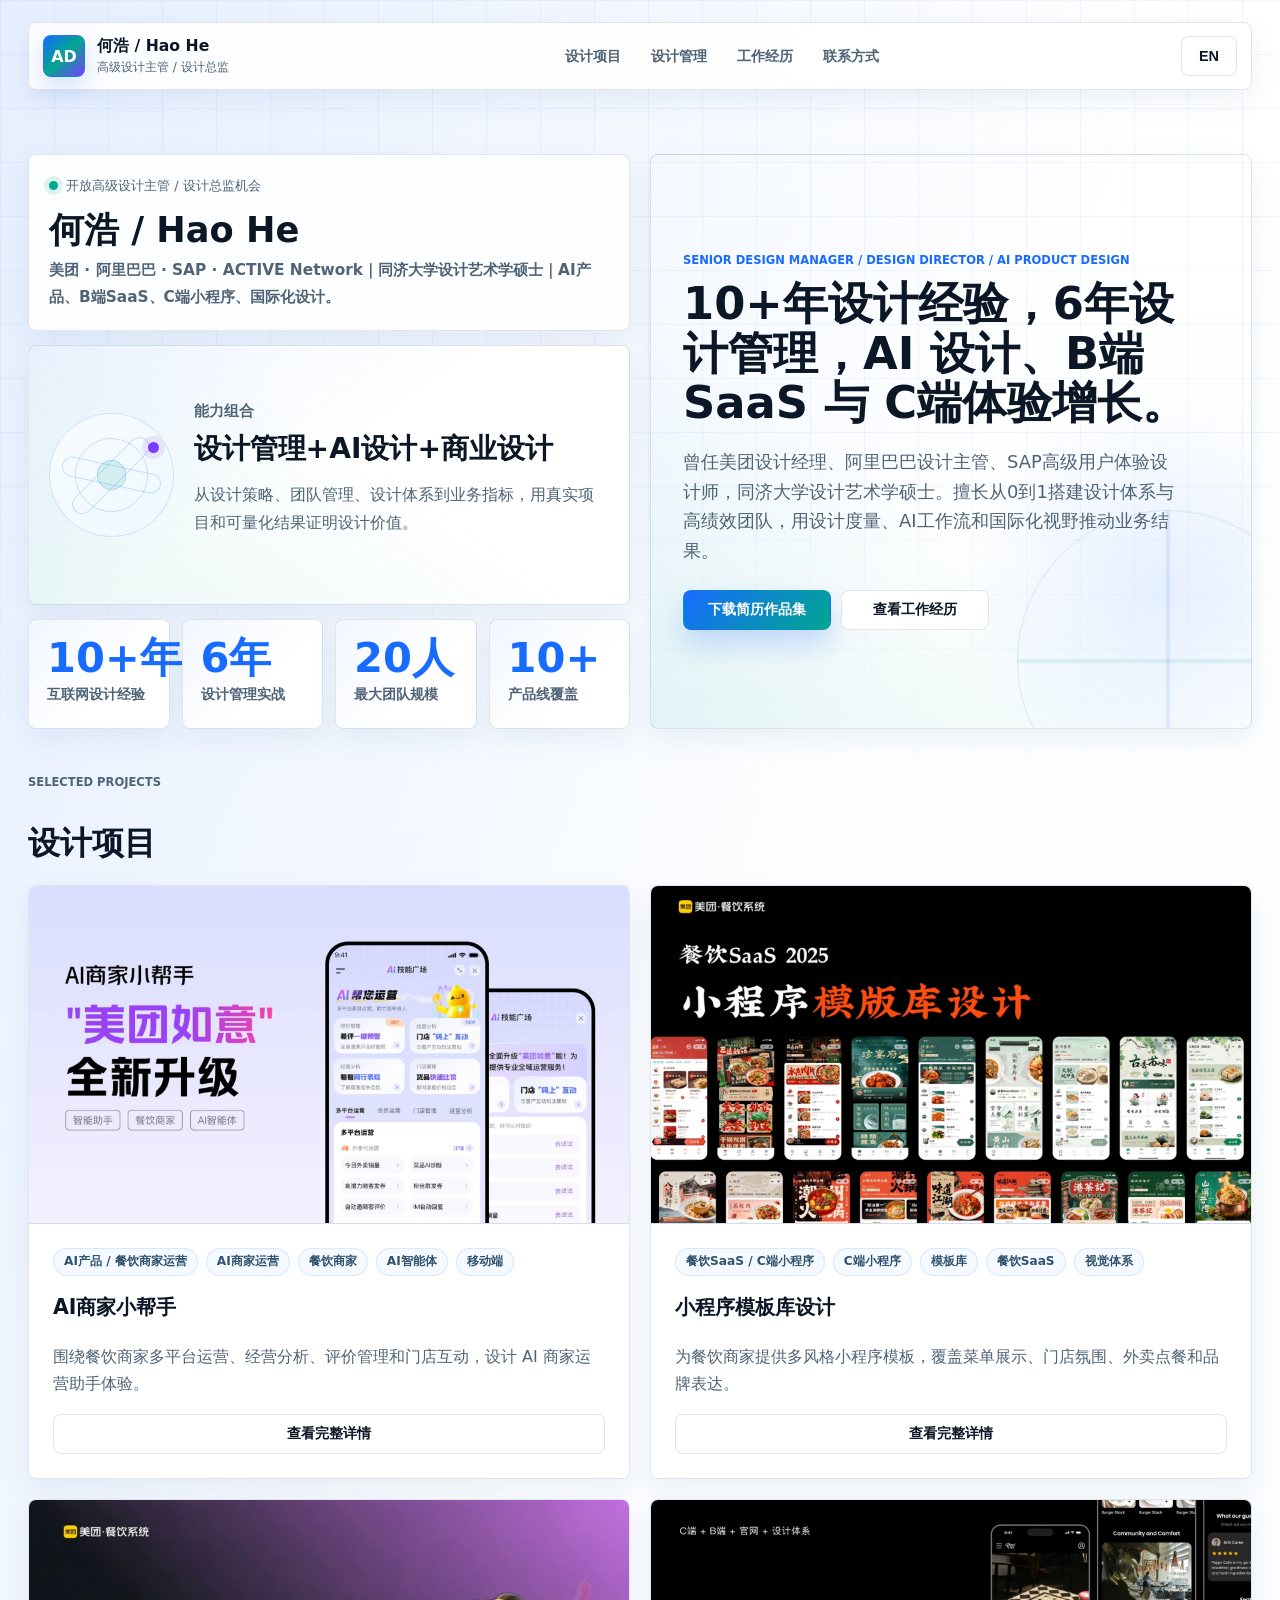
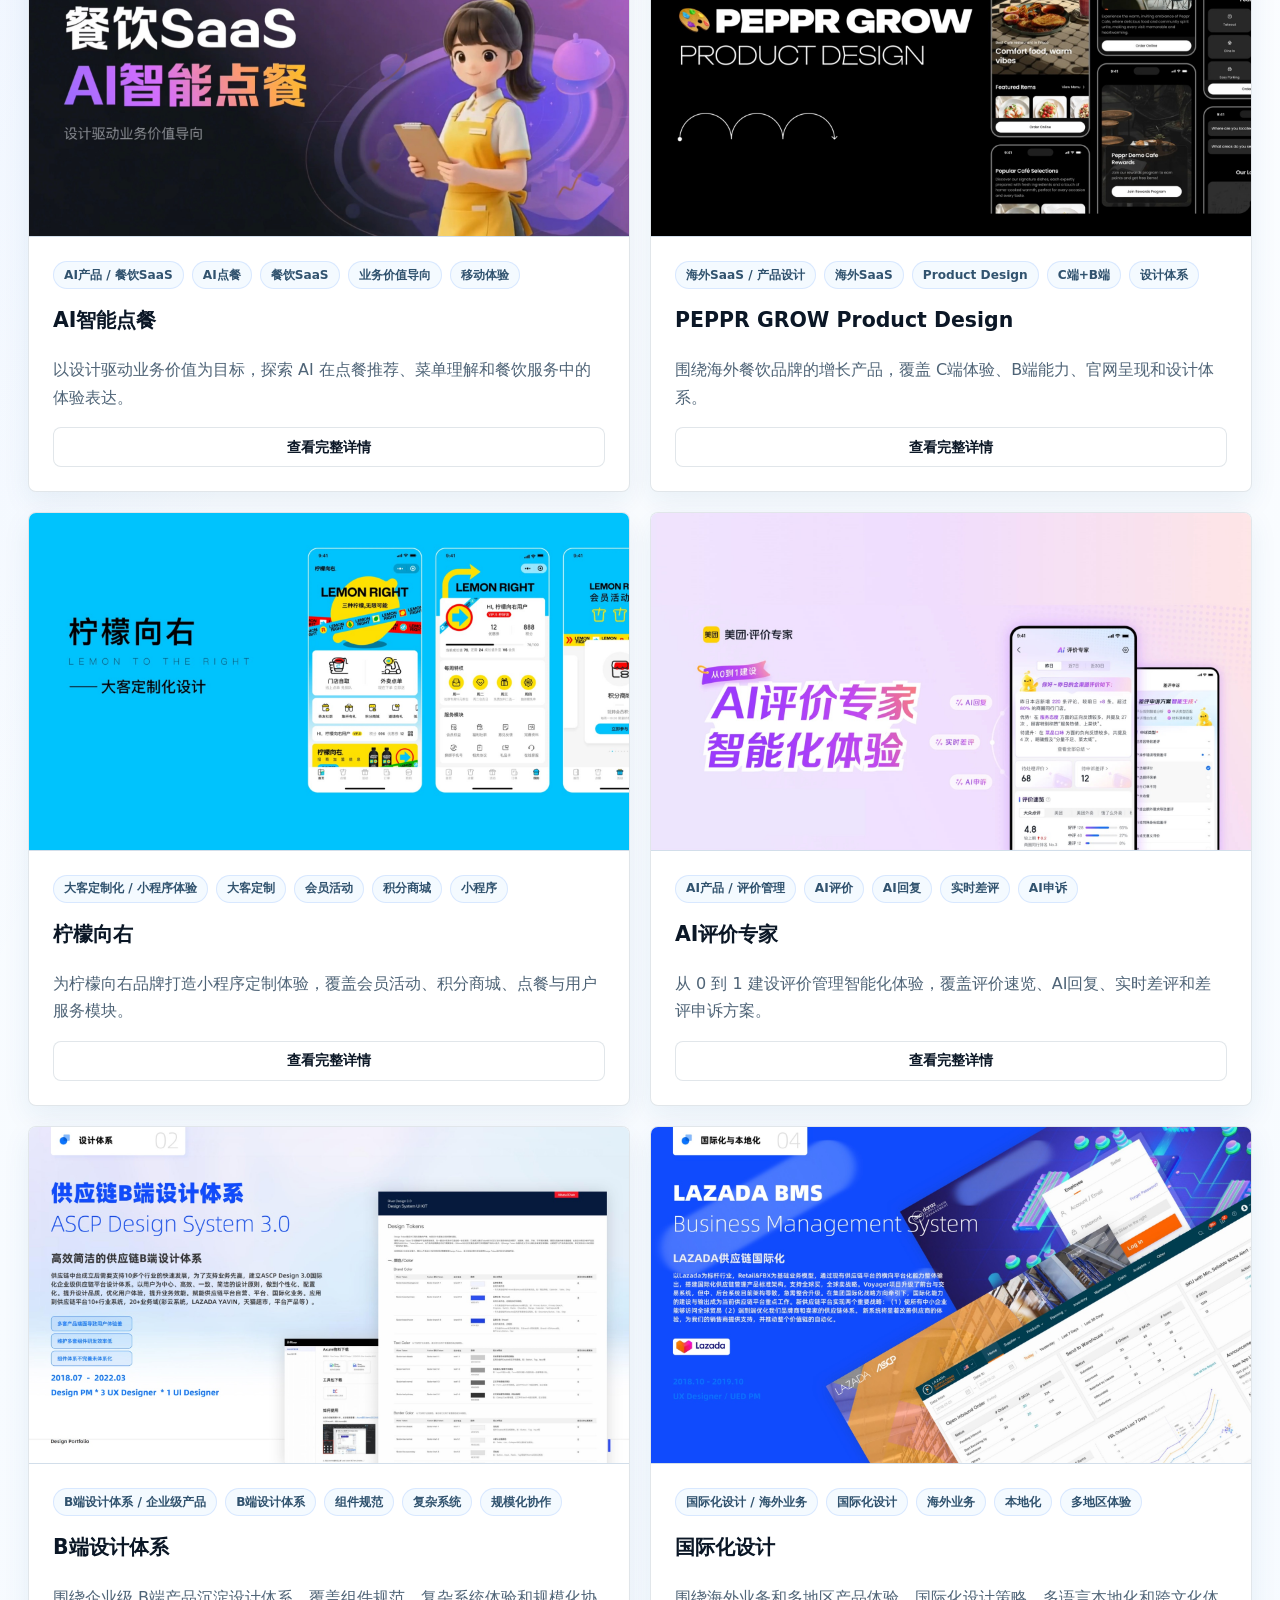
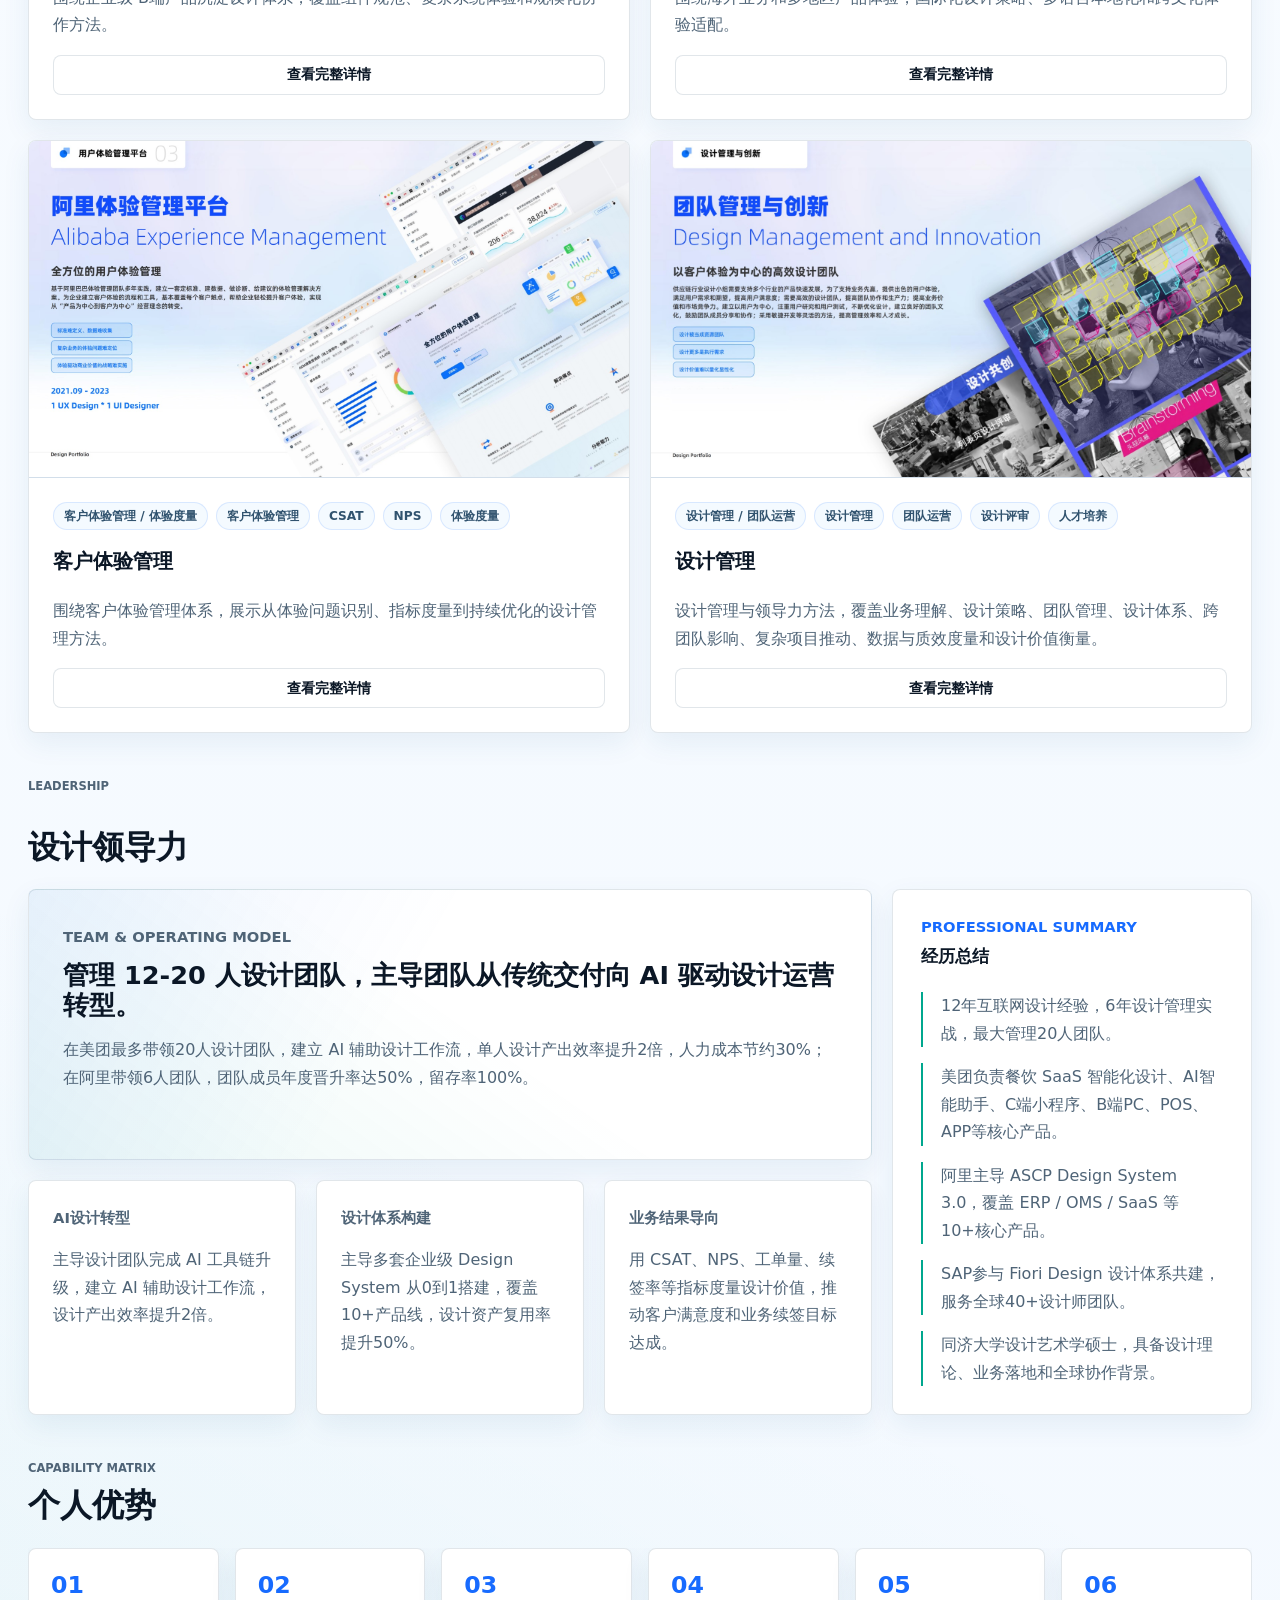
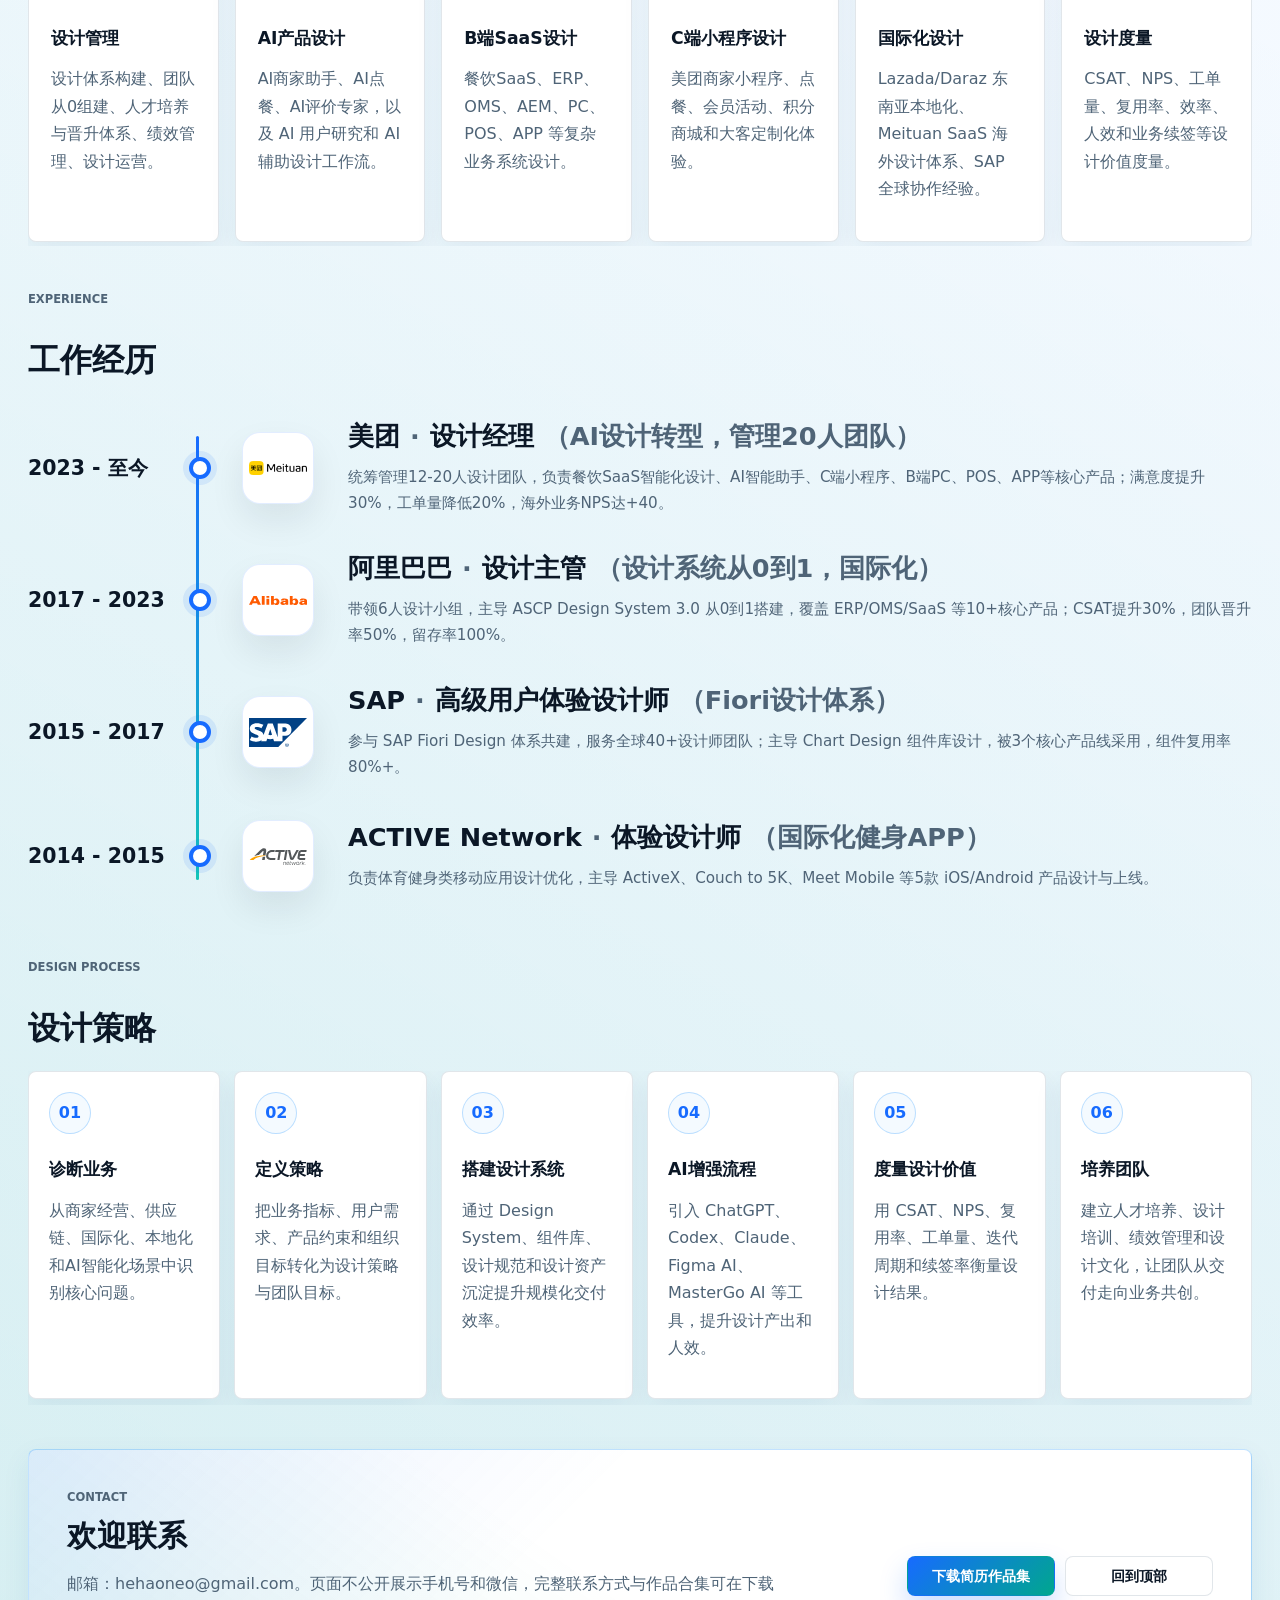
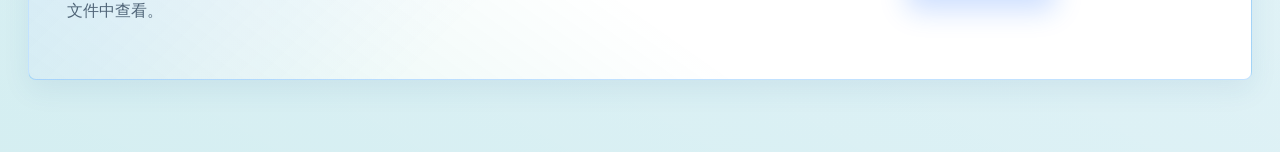
==== commit 525ea16e: "Update design management portfolio project" ====
--- a/index.html
+++ b/index.html
@@ -170,7 +170,7 @@
       </div>
     </dialog>
 
-    <script src="./portfolio-data.js?v=20260603-english-copy-sync"></script>
+    <script src="./portfolio-data.js?v=20260606-design-management-11"></script>
     <script src="./script.js?v=20260603-timeline-logo-sync"></script>
   </body>
 </html>
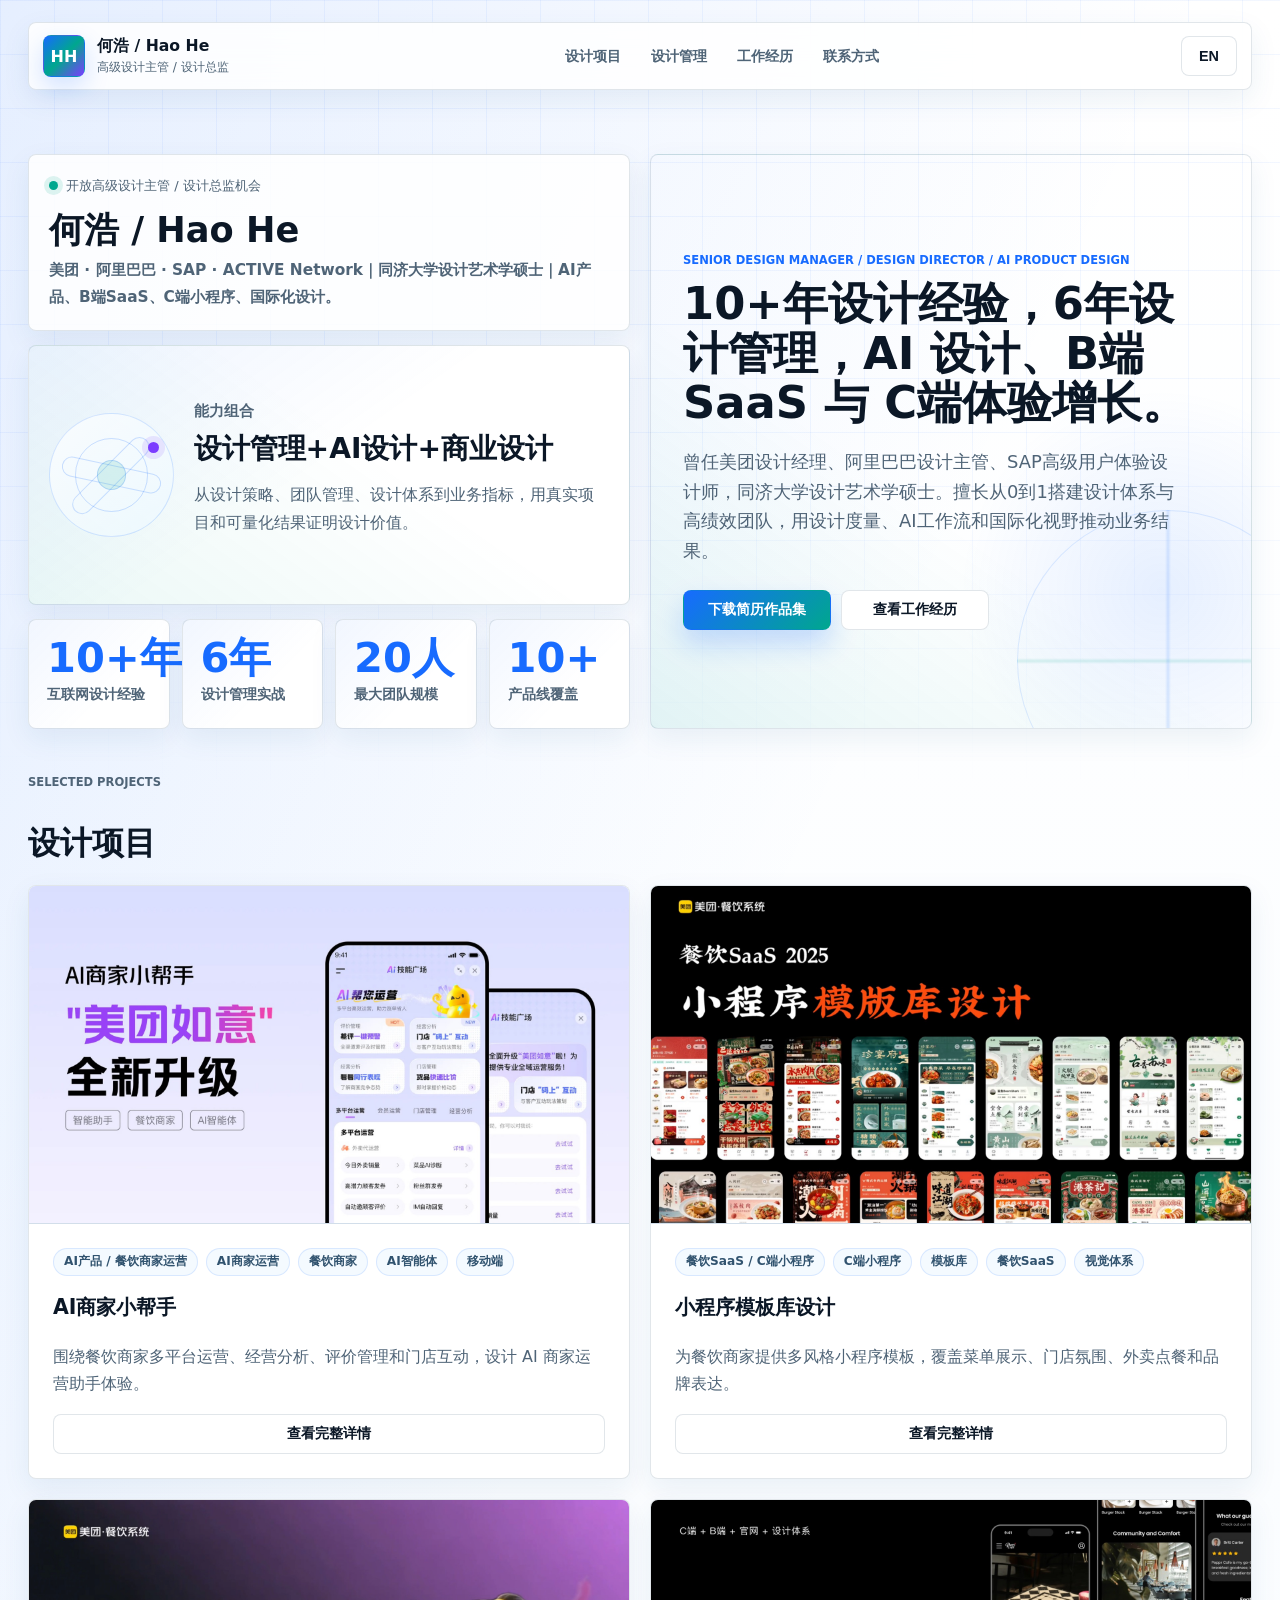
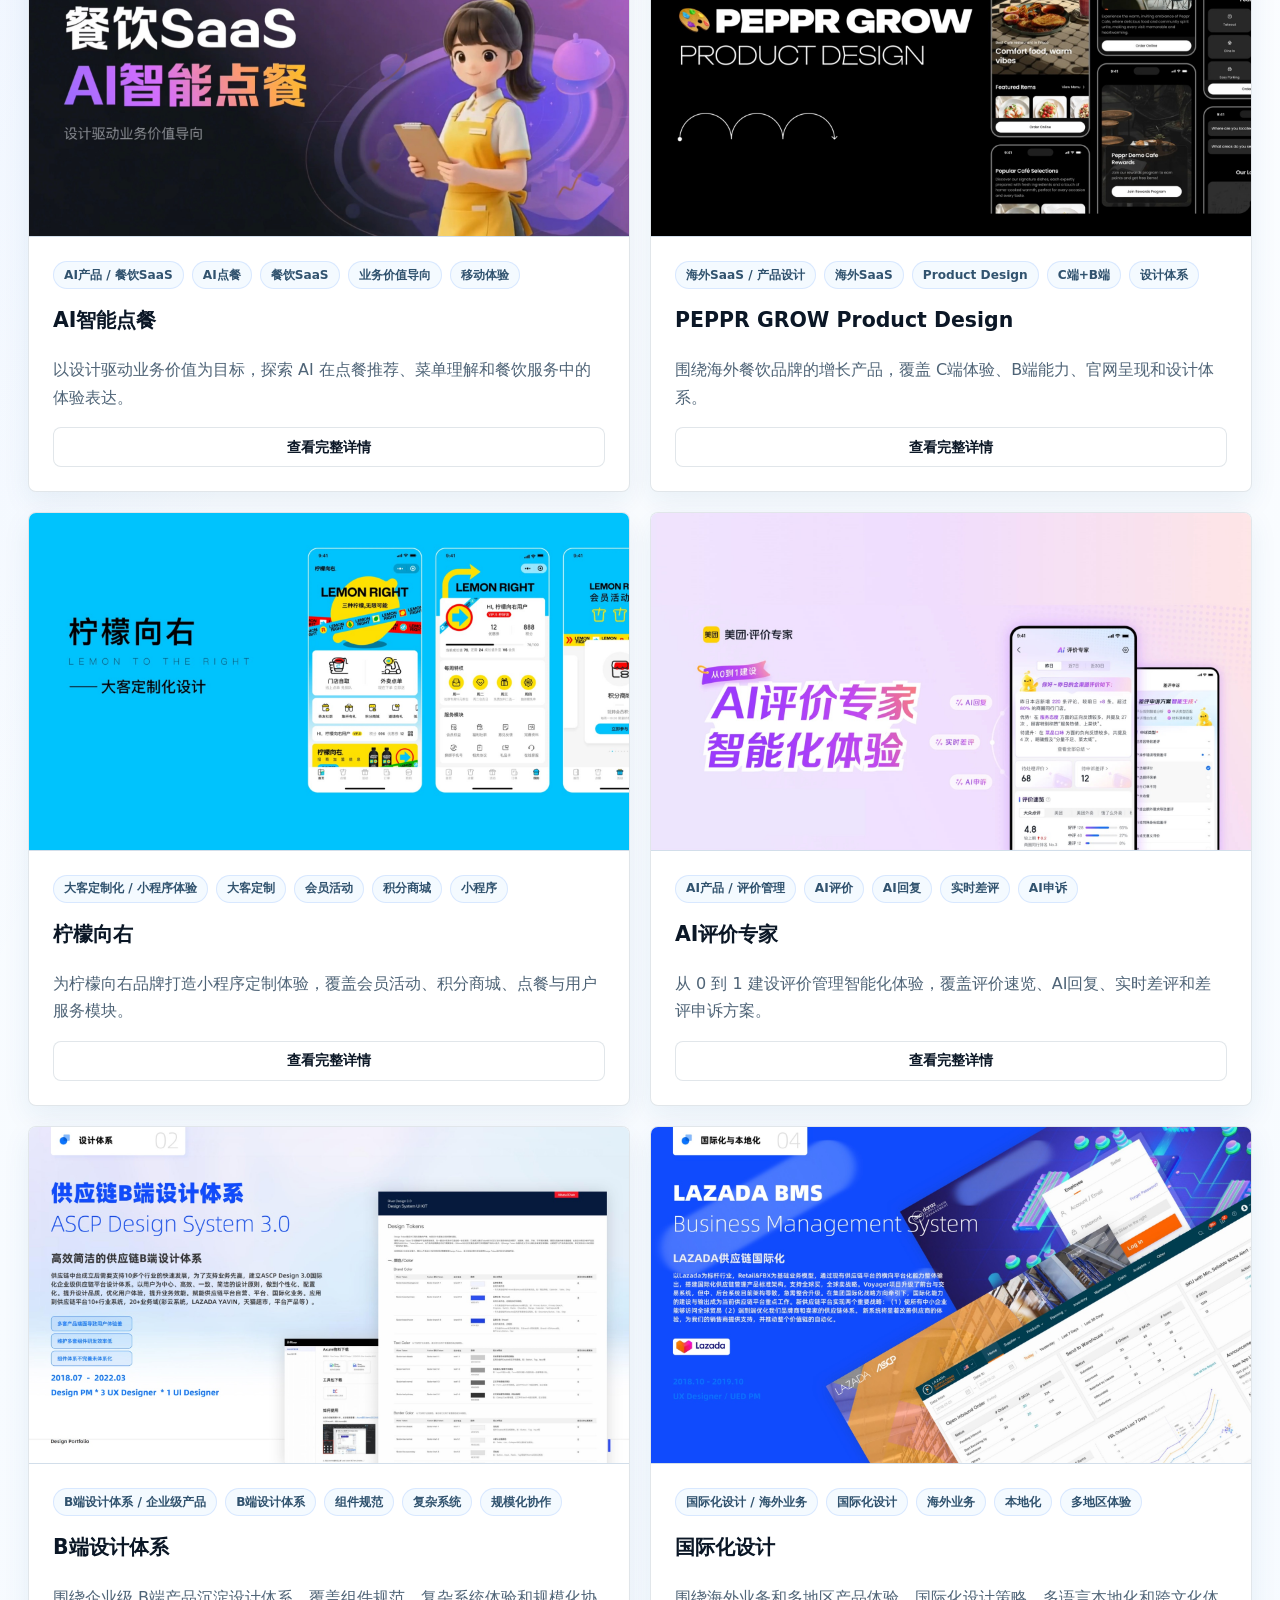
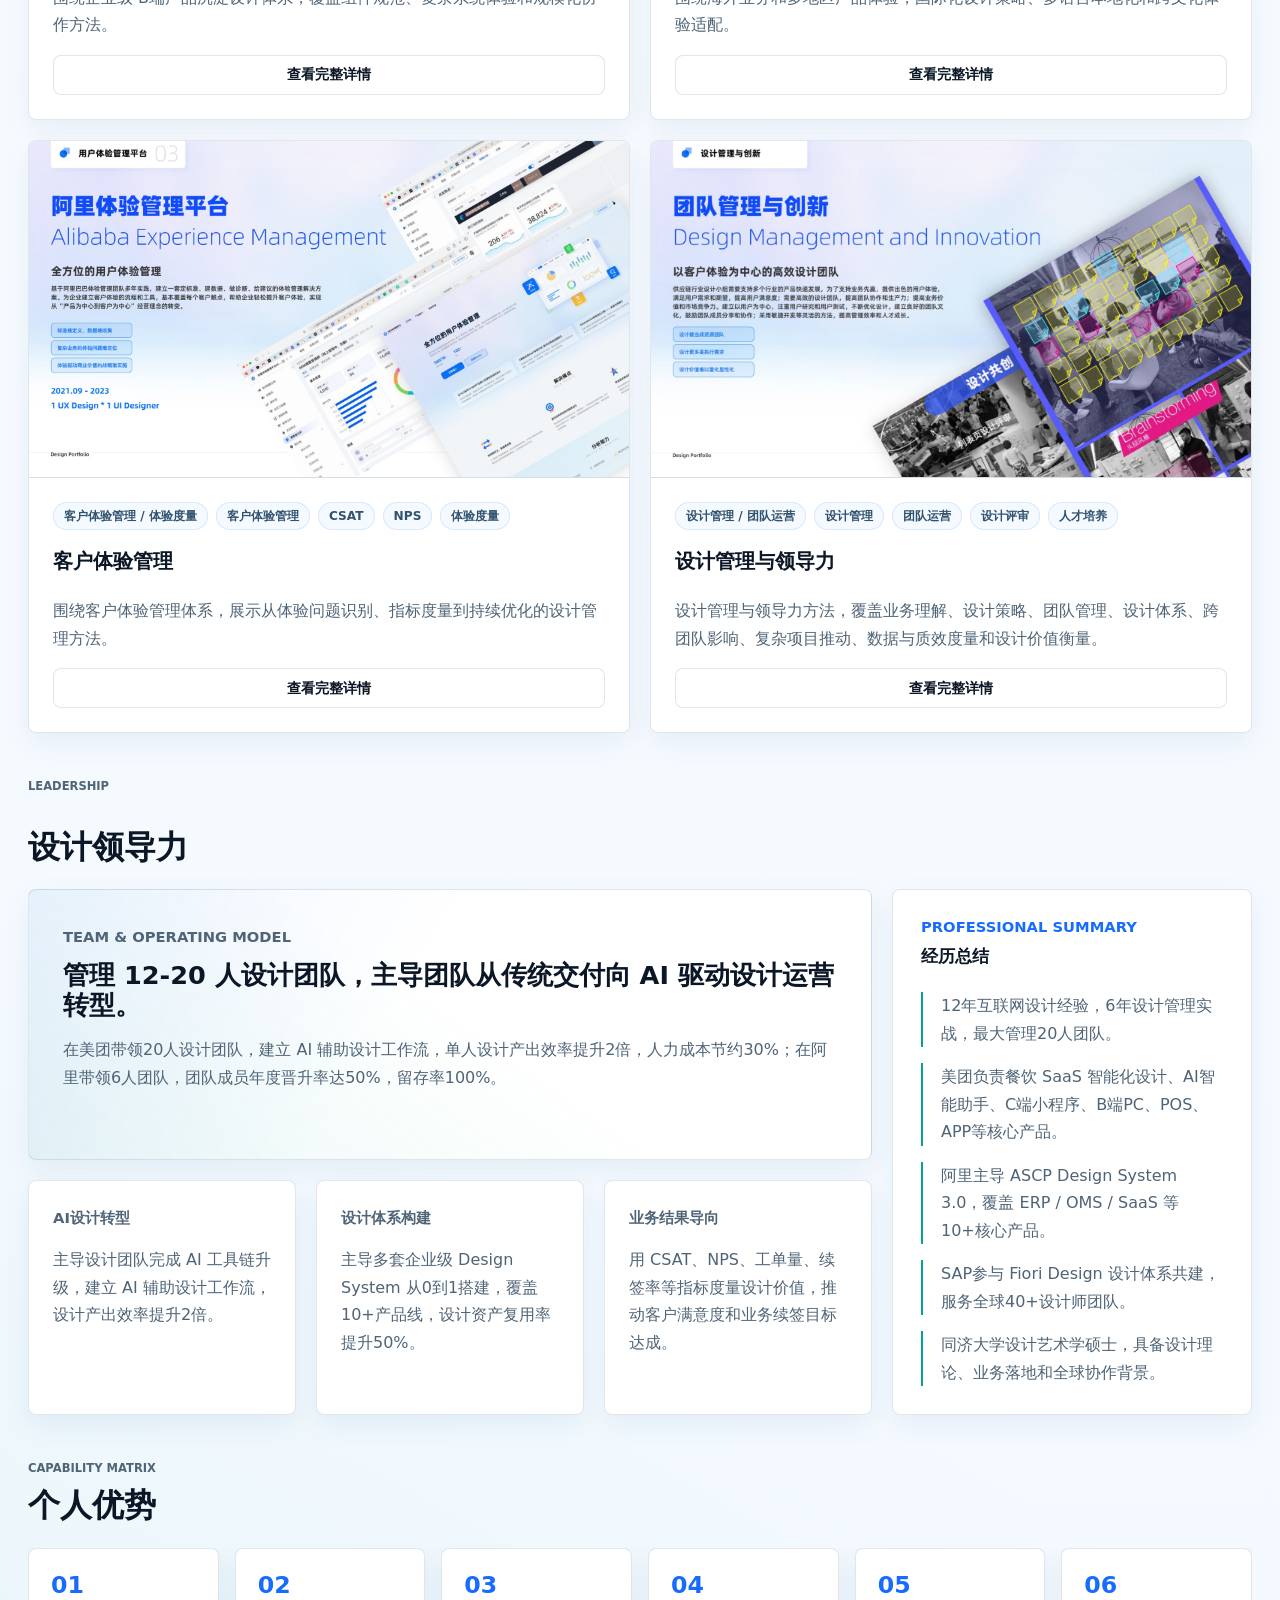
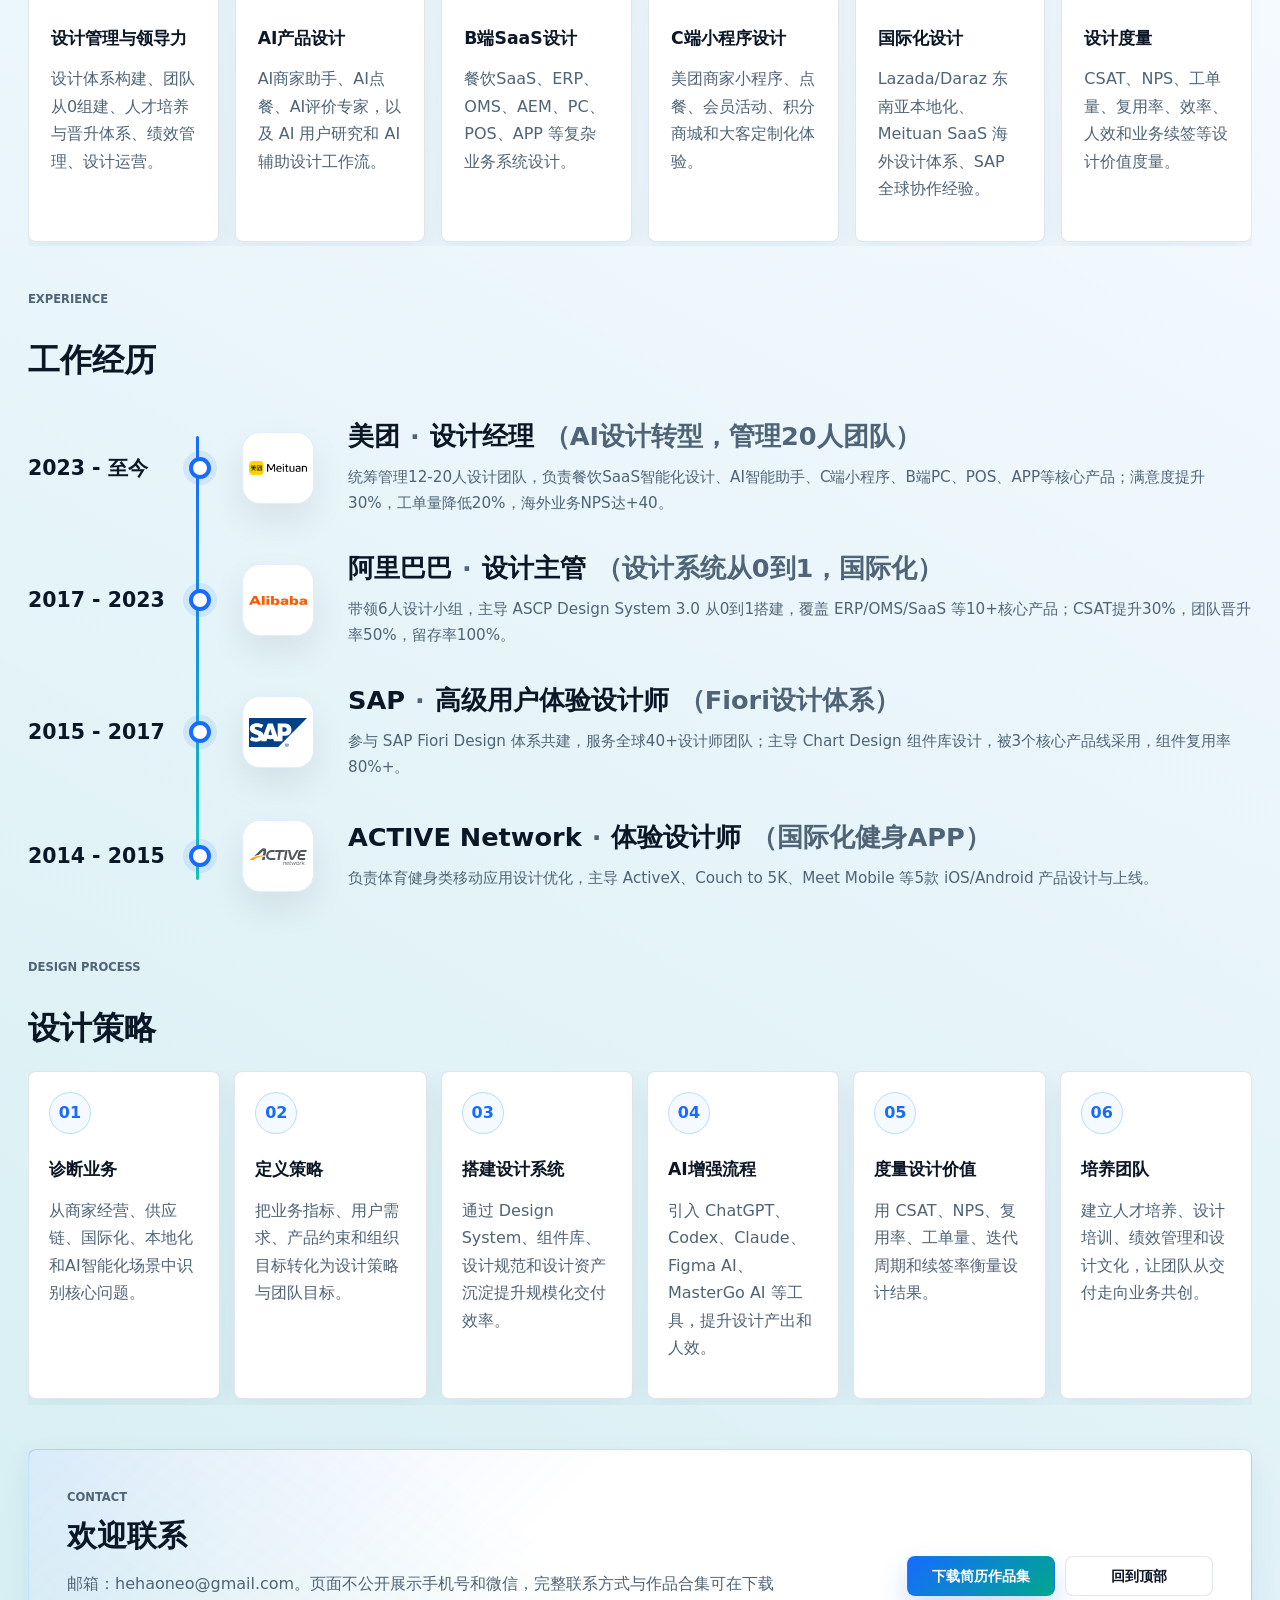
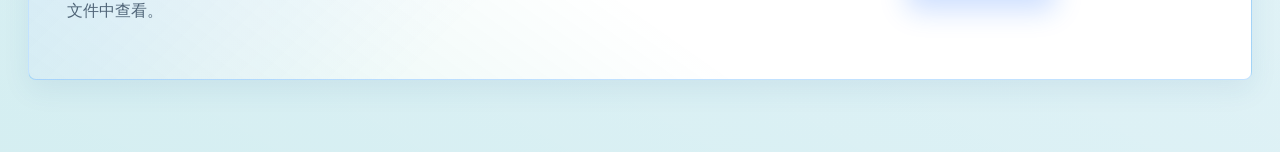
==== commit 82de5cfb: "Sync latest portfolio content updates" ====
--- a/index.html
+++ b/index.html
@@ -14,7 +14,7 @@
     <div class="site-shell">
       <header class="site-header" aria-label="Primary navigation">
         <a class="brand" href="#top" aria-label="Back to top">
-          <span class="brand-mark">AD</span>
+          <span class="brand-mark">HH</span>
           <span>
             <strong data-i18n="brandName">Alex Design</strong>
             <small data-i18n="brandRole">AI 设计主管作品集</small>
@@ -94,14 +94,14 @@
           </div>
           <div class="leadership-layout">
             <div class="leadership-main">
-              <div class="leadership-card large">
+              <div class="leadership-card large clickable" onclick="location.href='project.html?id=design-management'">
                 <p class="card-label" data-i18n="teamLabel">Team & Operating Model</p>
                 <h3 data-i18n="teamTitle">带领 8 人设计团队，建立从问题定义到上线复盘的设计作业系统。</h3>
                 <p data-i18n="teamText">
                   建立设计评审、需求分级、组件治理、设计质量门禁和跨职能同步节奏，让团队在高压迭代中保持一致性。
                 </p>
               </div>
-              <div class="leadership-pillars" id="leadershipPillars"></div>
+              <div class="leadership-pillars" id="leadershipPillars" onclick="location.href='project.html?id=design-management'"></div>
             </div>
             <div class="interview-card">
               <p class="card-label" data-i18n="interviewLabel">Interview Signals</p>
--- a/styles.css
+++ b/styles.css
@@ -694,6 +694,16 @@
     #ffffff;
 }
 
+.leadership-card.clickable {
+  cursor: pointer;
+  transition: transform 0.2s ease, box-shadow 0.2s ease;
+}
+
+.leadership-card.clickable:hover {
+  transform: translateY(-2px);
+  box-shadow: 0 8px 24px rgba(0, 0, 0, 0.12);
+}
+
 .leadership-card.large h3 {
   max-width: 900px;
   font-size: clamp(1.44rem, 2vw, 2.25rem);
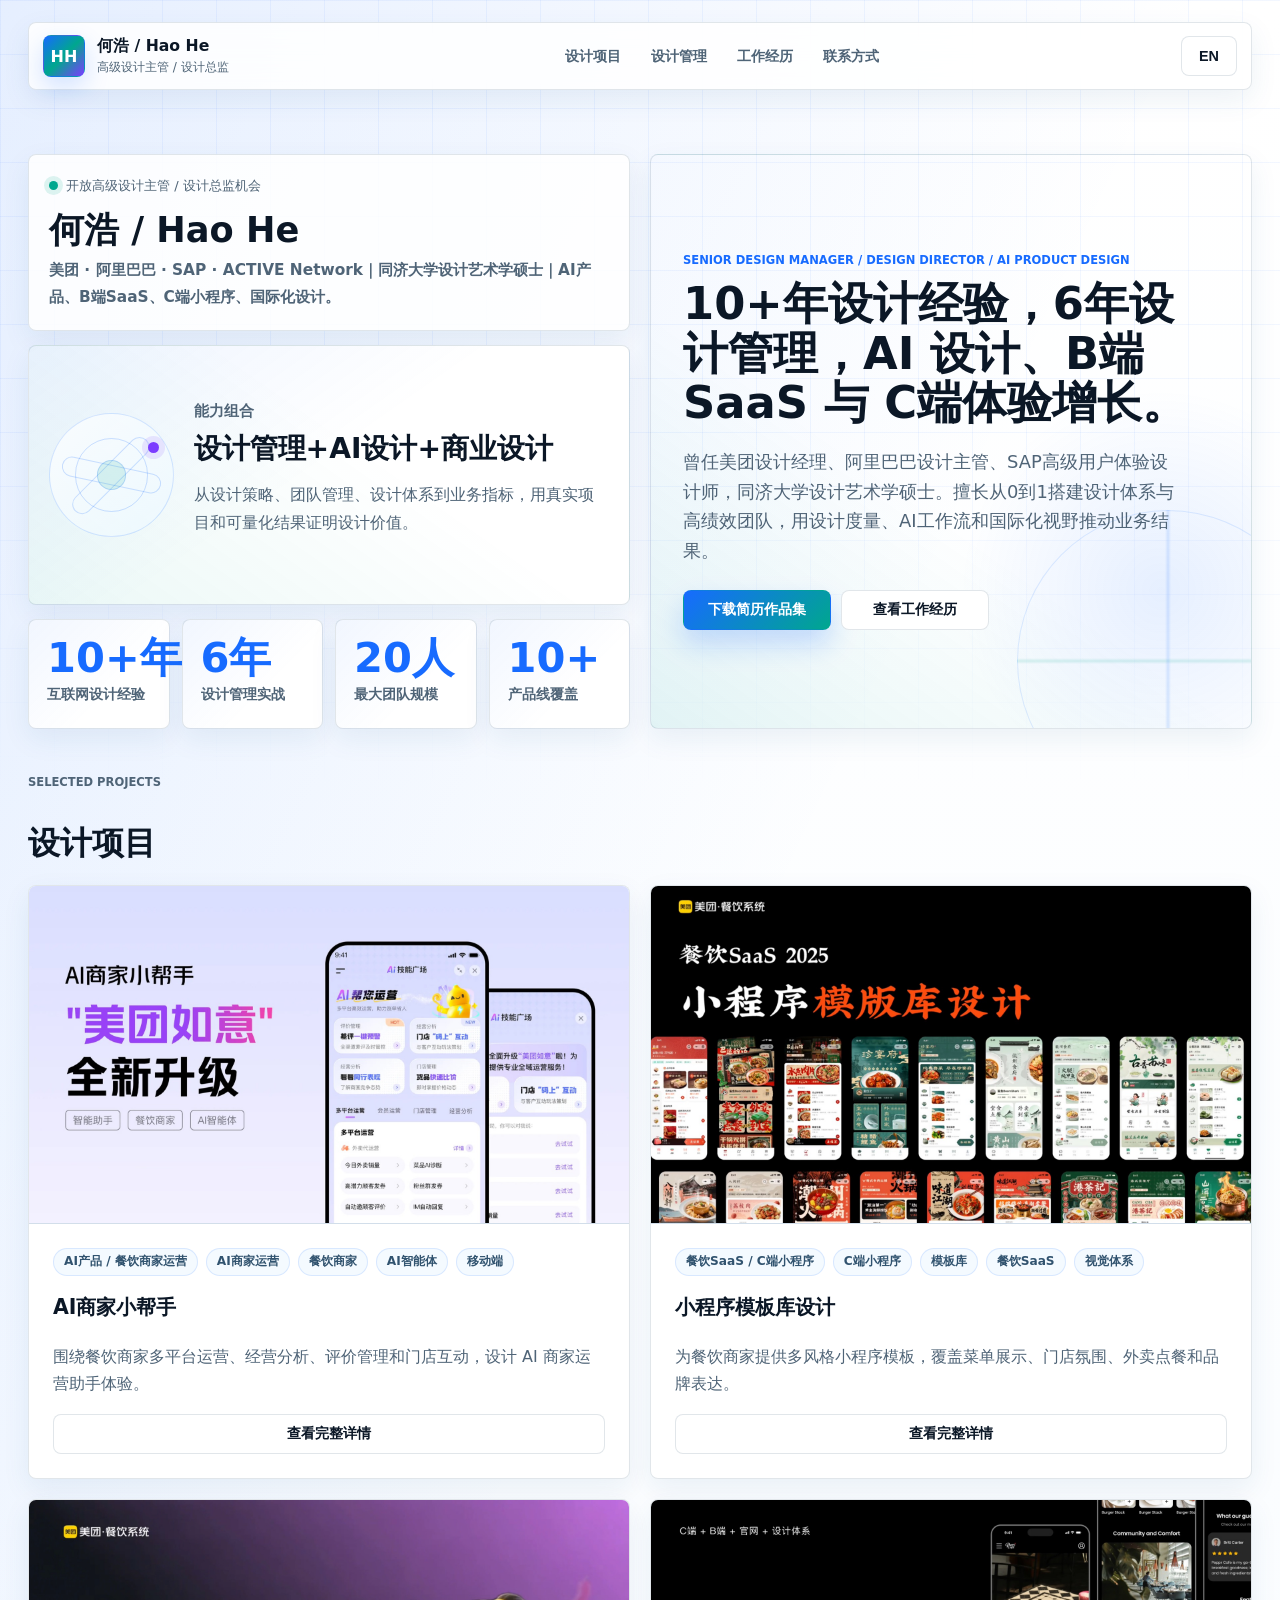
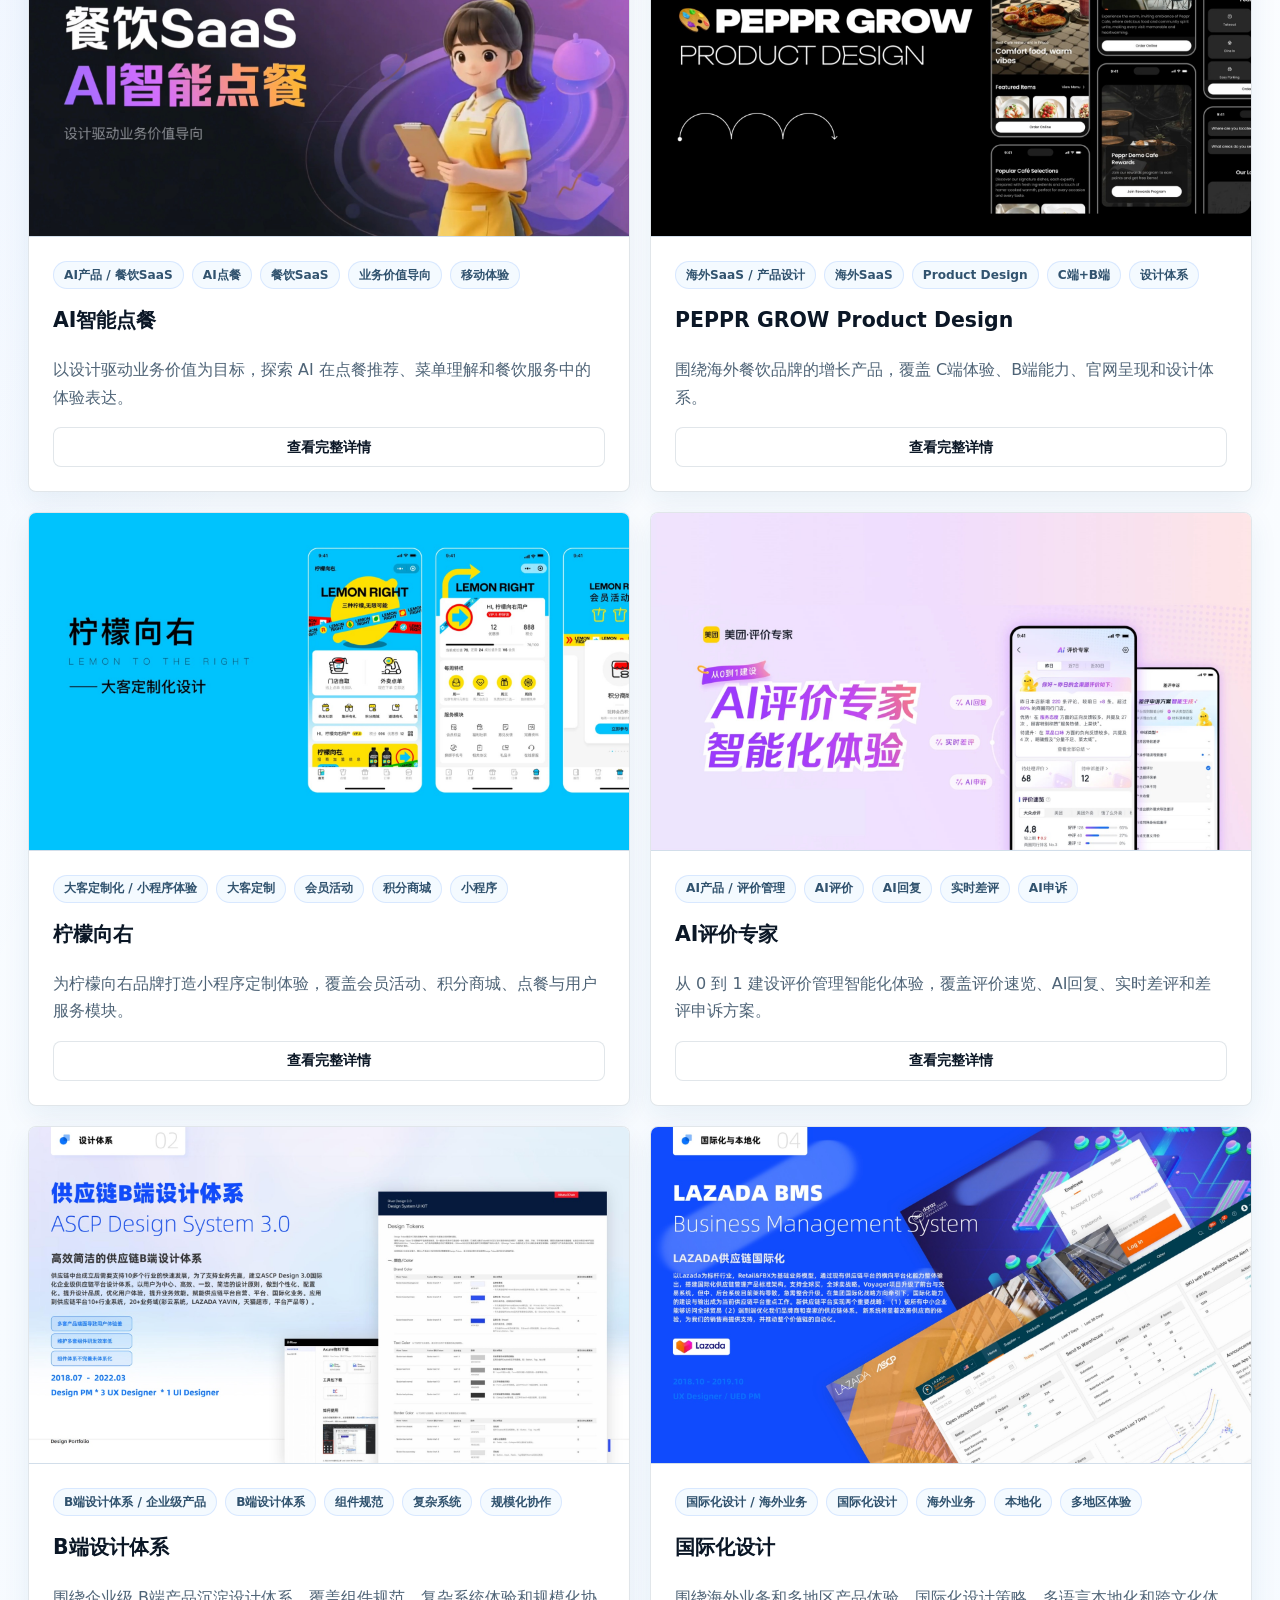
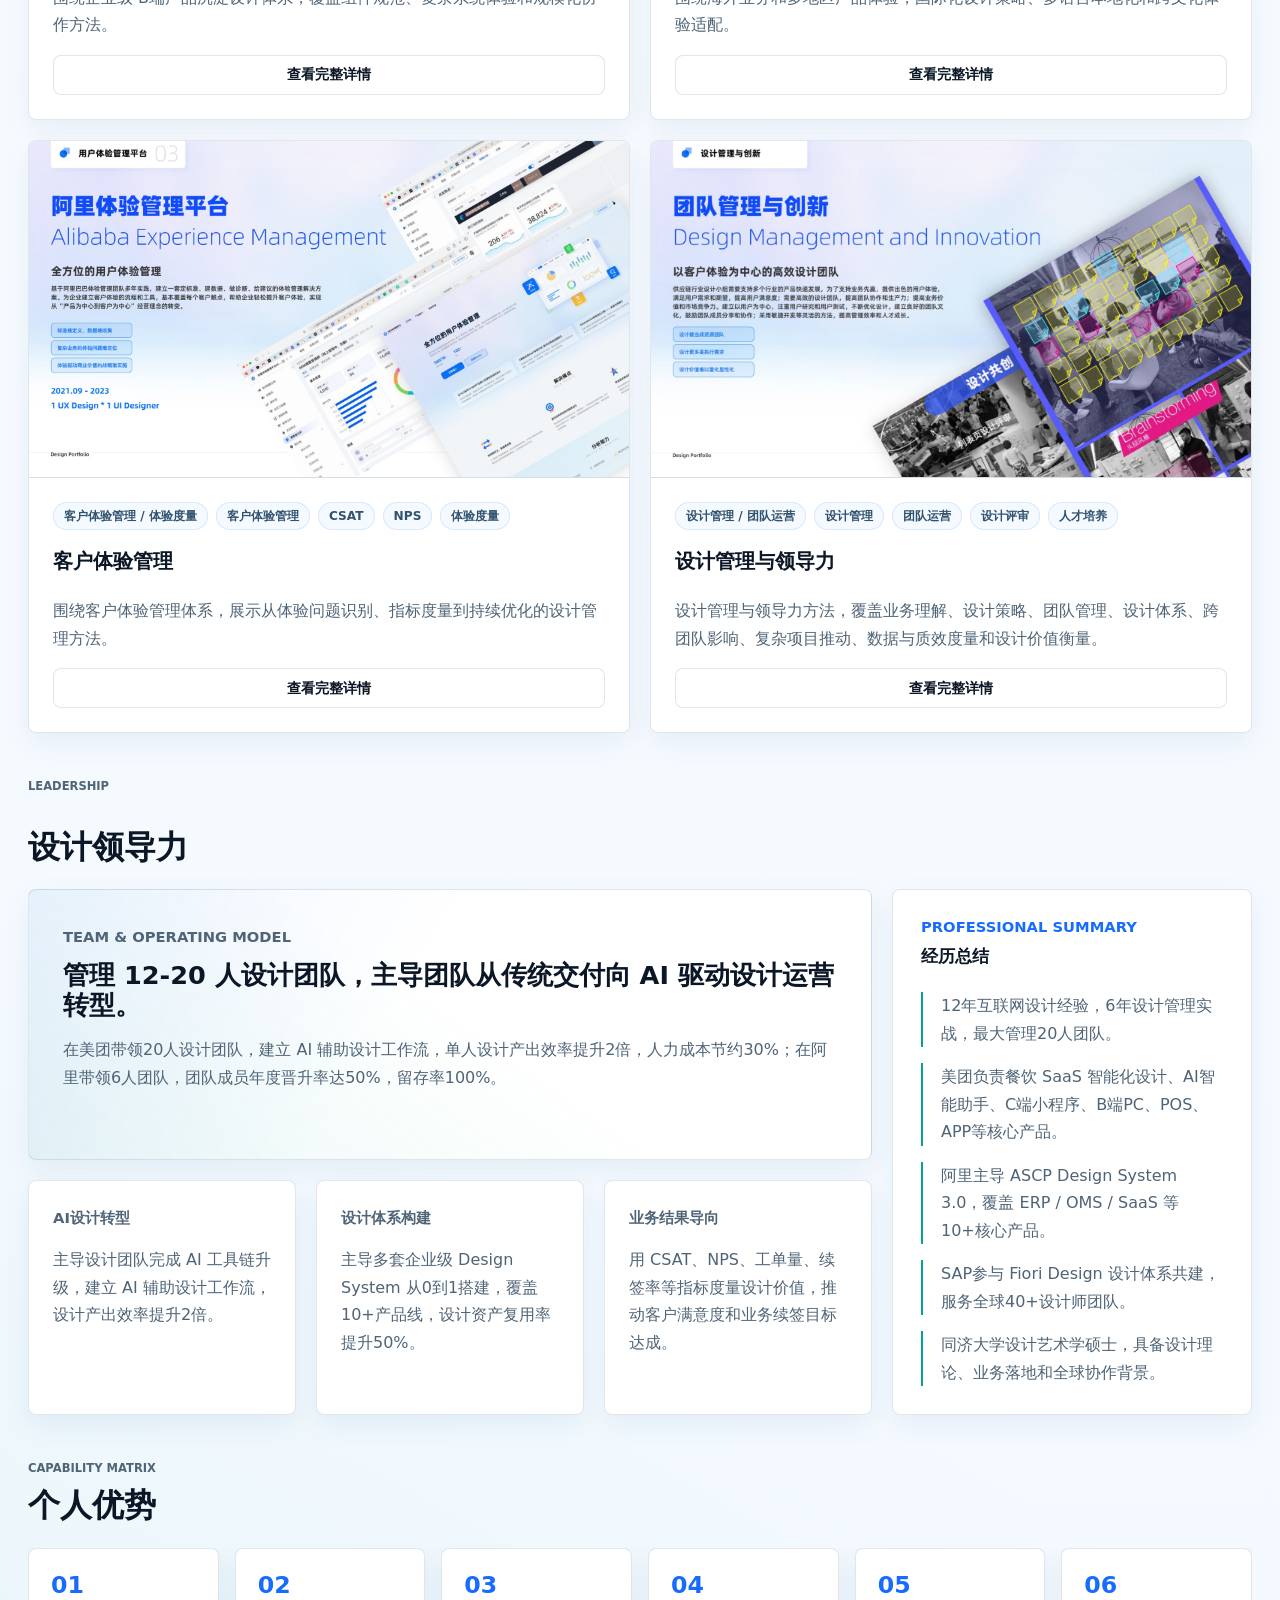
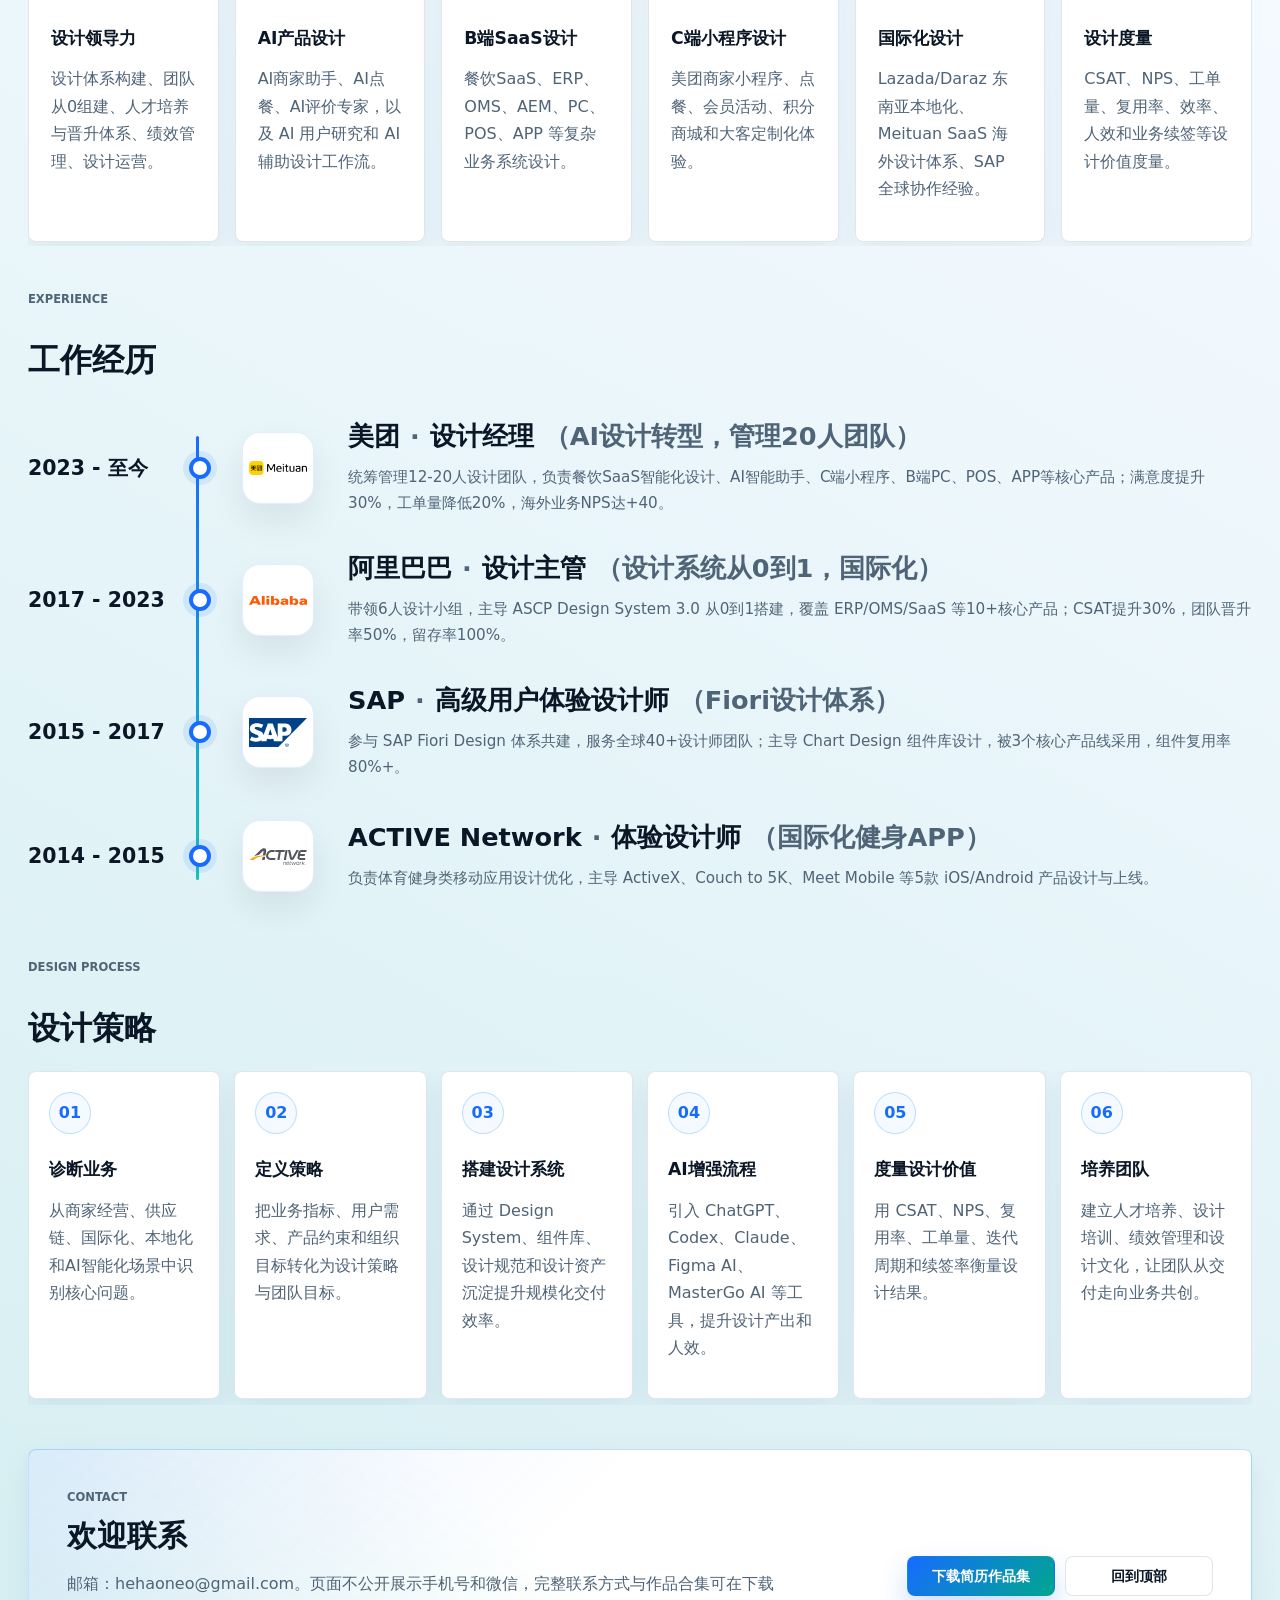
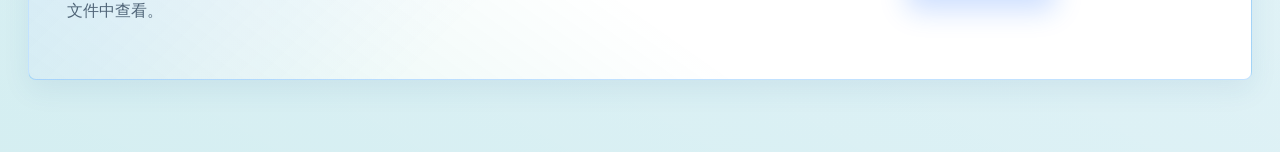
==== commit 4047f643: "Update AI merchant assistant images" ====
--- a/index.html
+++ b/index.html
@@ -170,7 +170,7 @@
       </div>
     </dialog>
 
-    <script src="./portfolio-data.js?v=20260606-design-management-11"></script>
+    <script src="./portfolio-data.js?v=20260607-ai-merchant-18"></script>
     <script src="./script.js?v=20260603-timeline-logo-sync"></script>
   </body>
 </html>
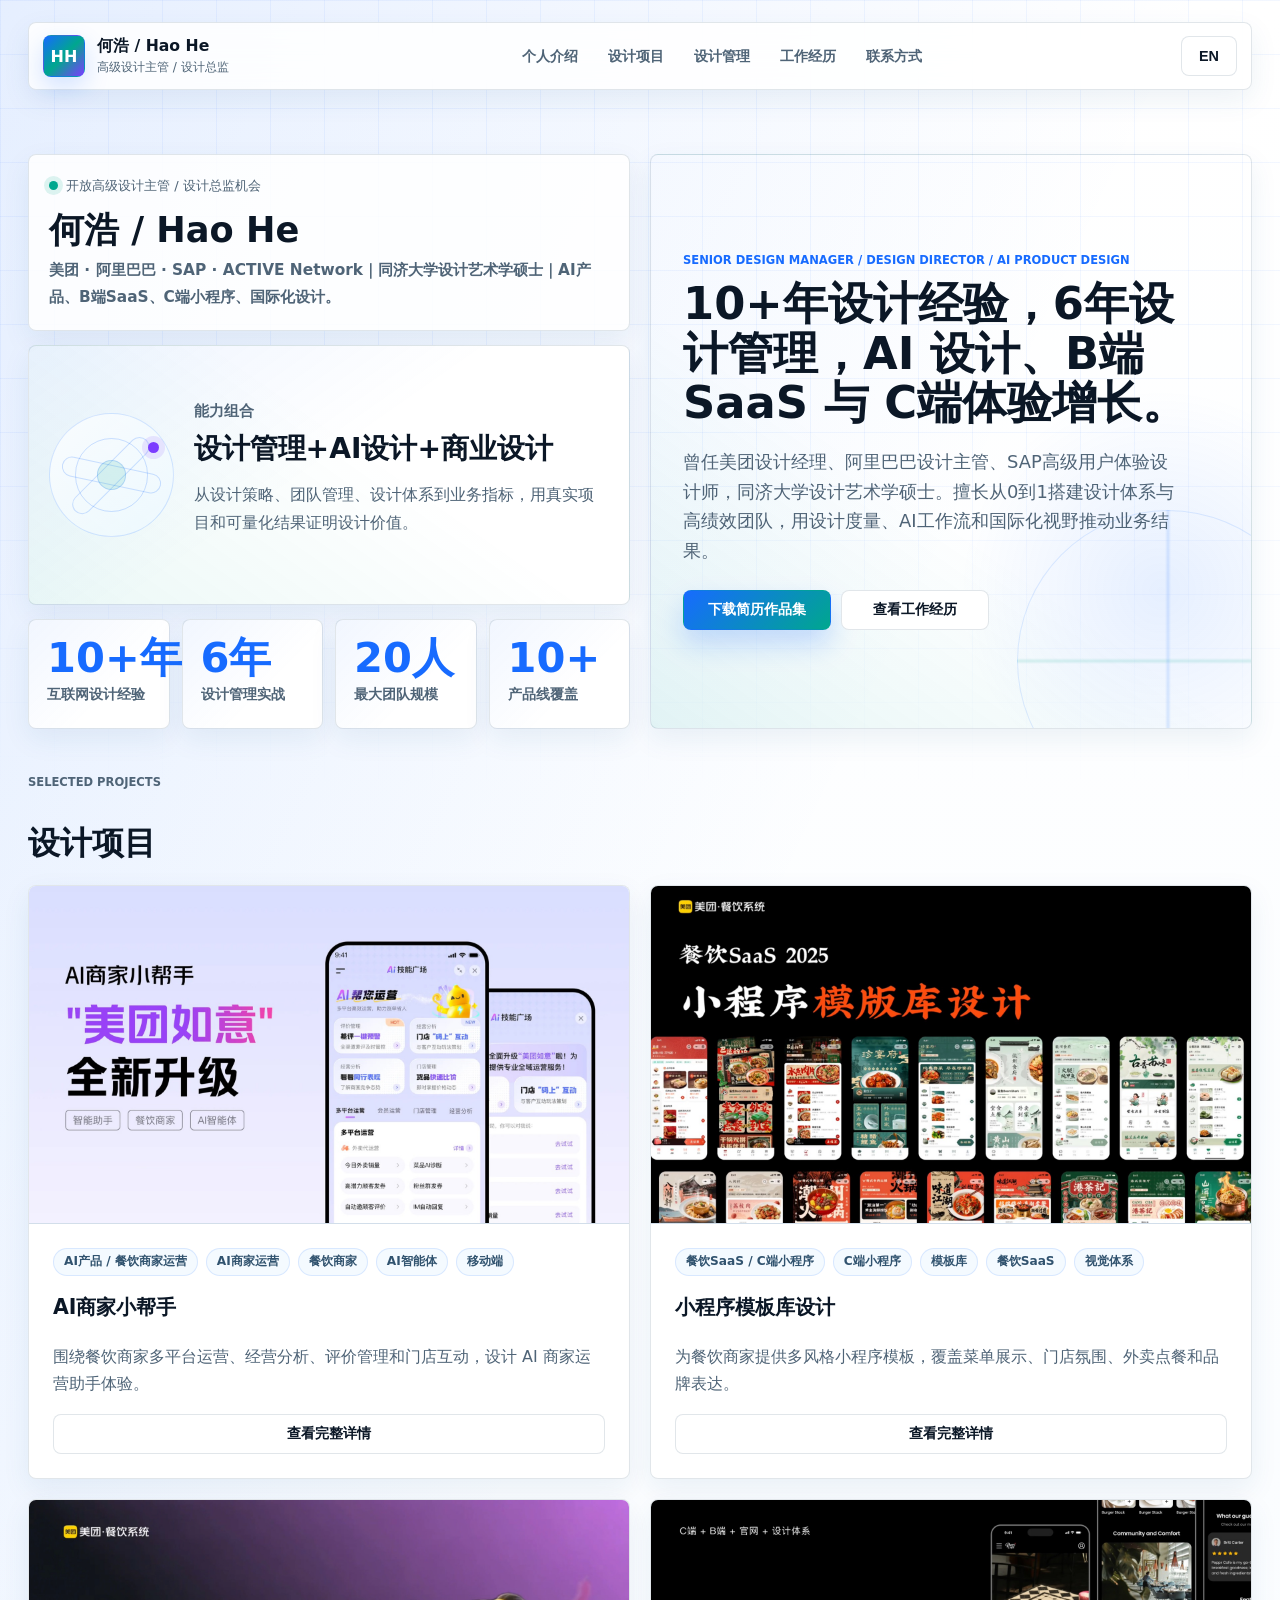
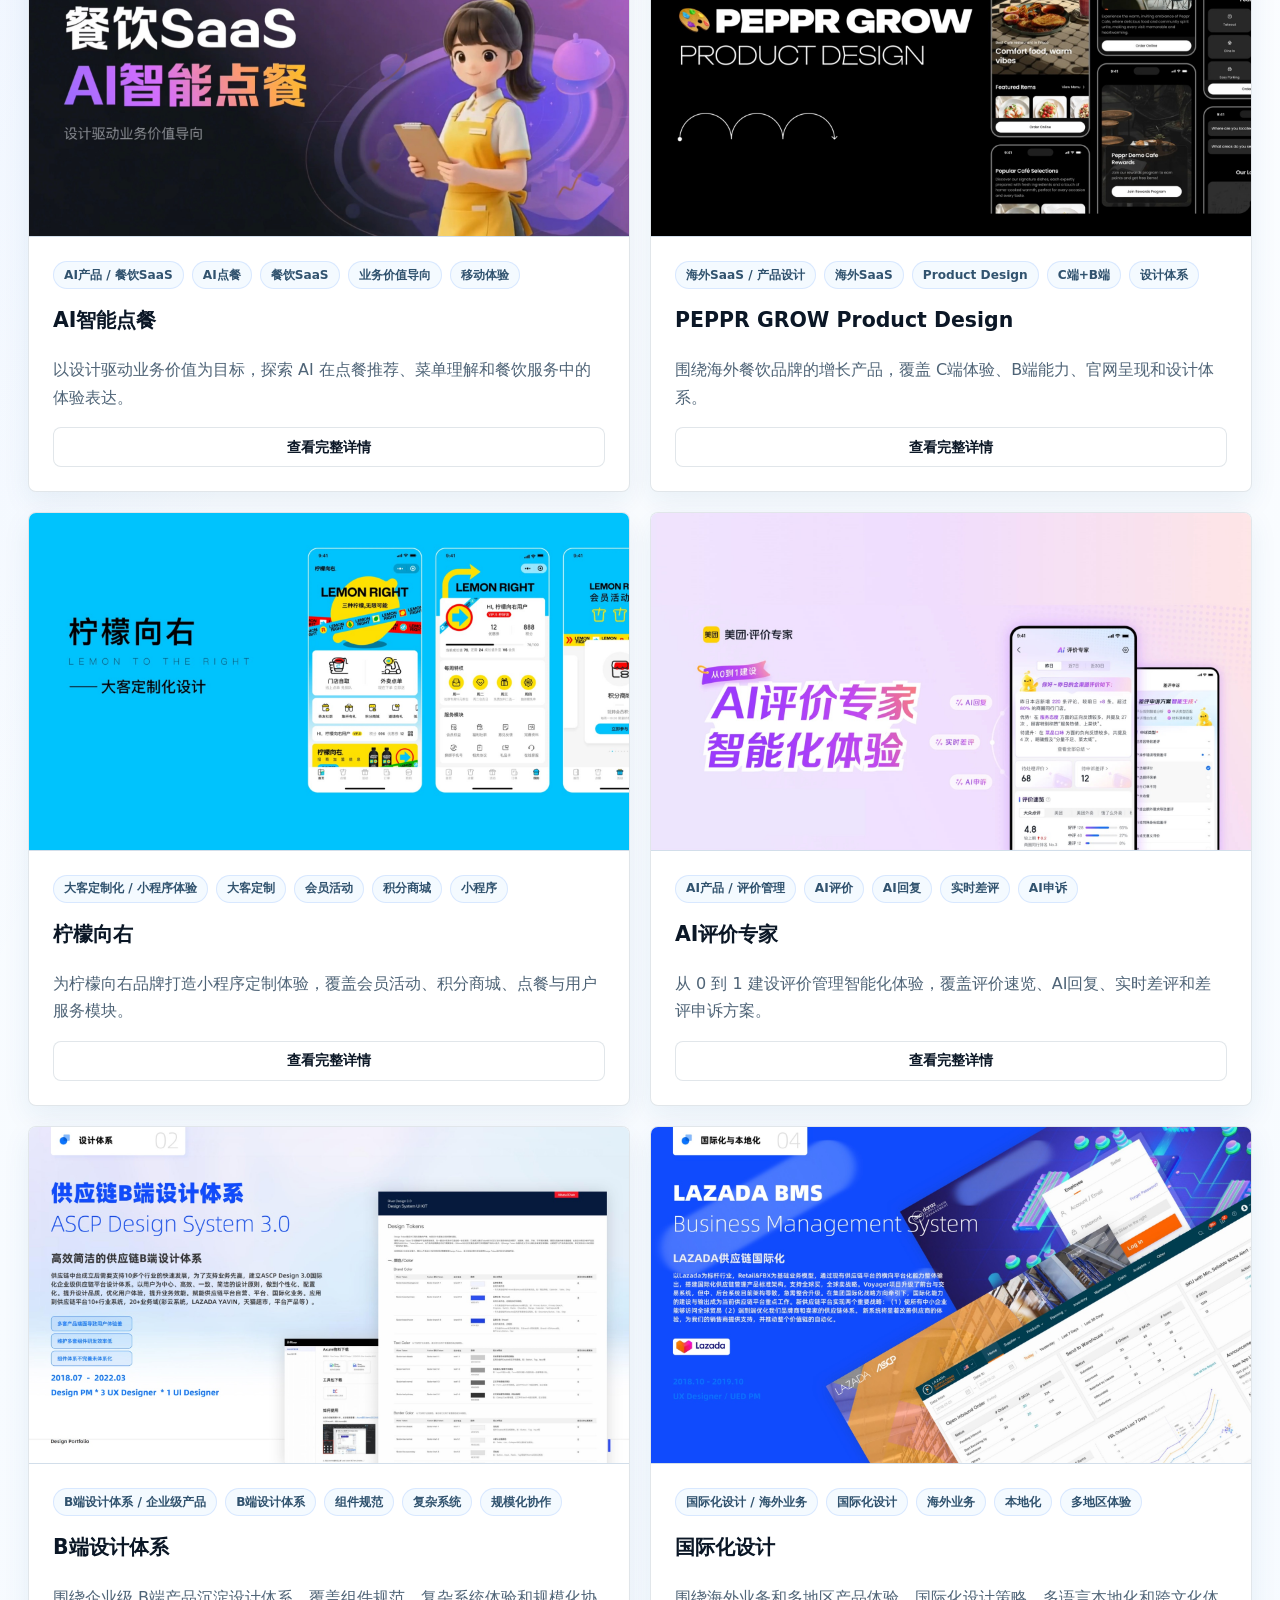
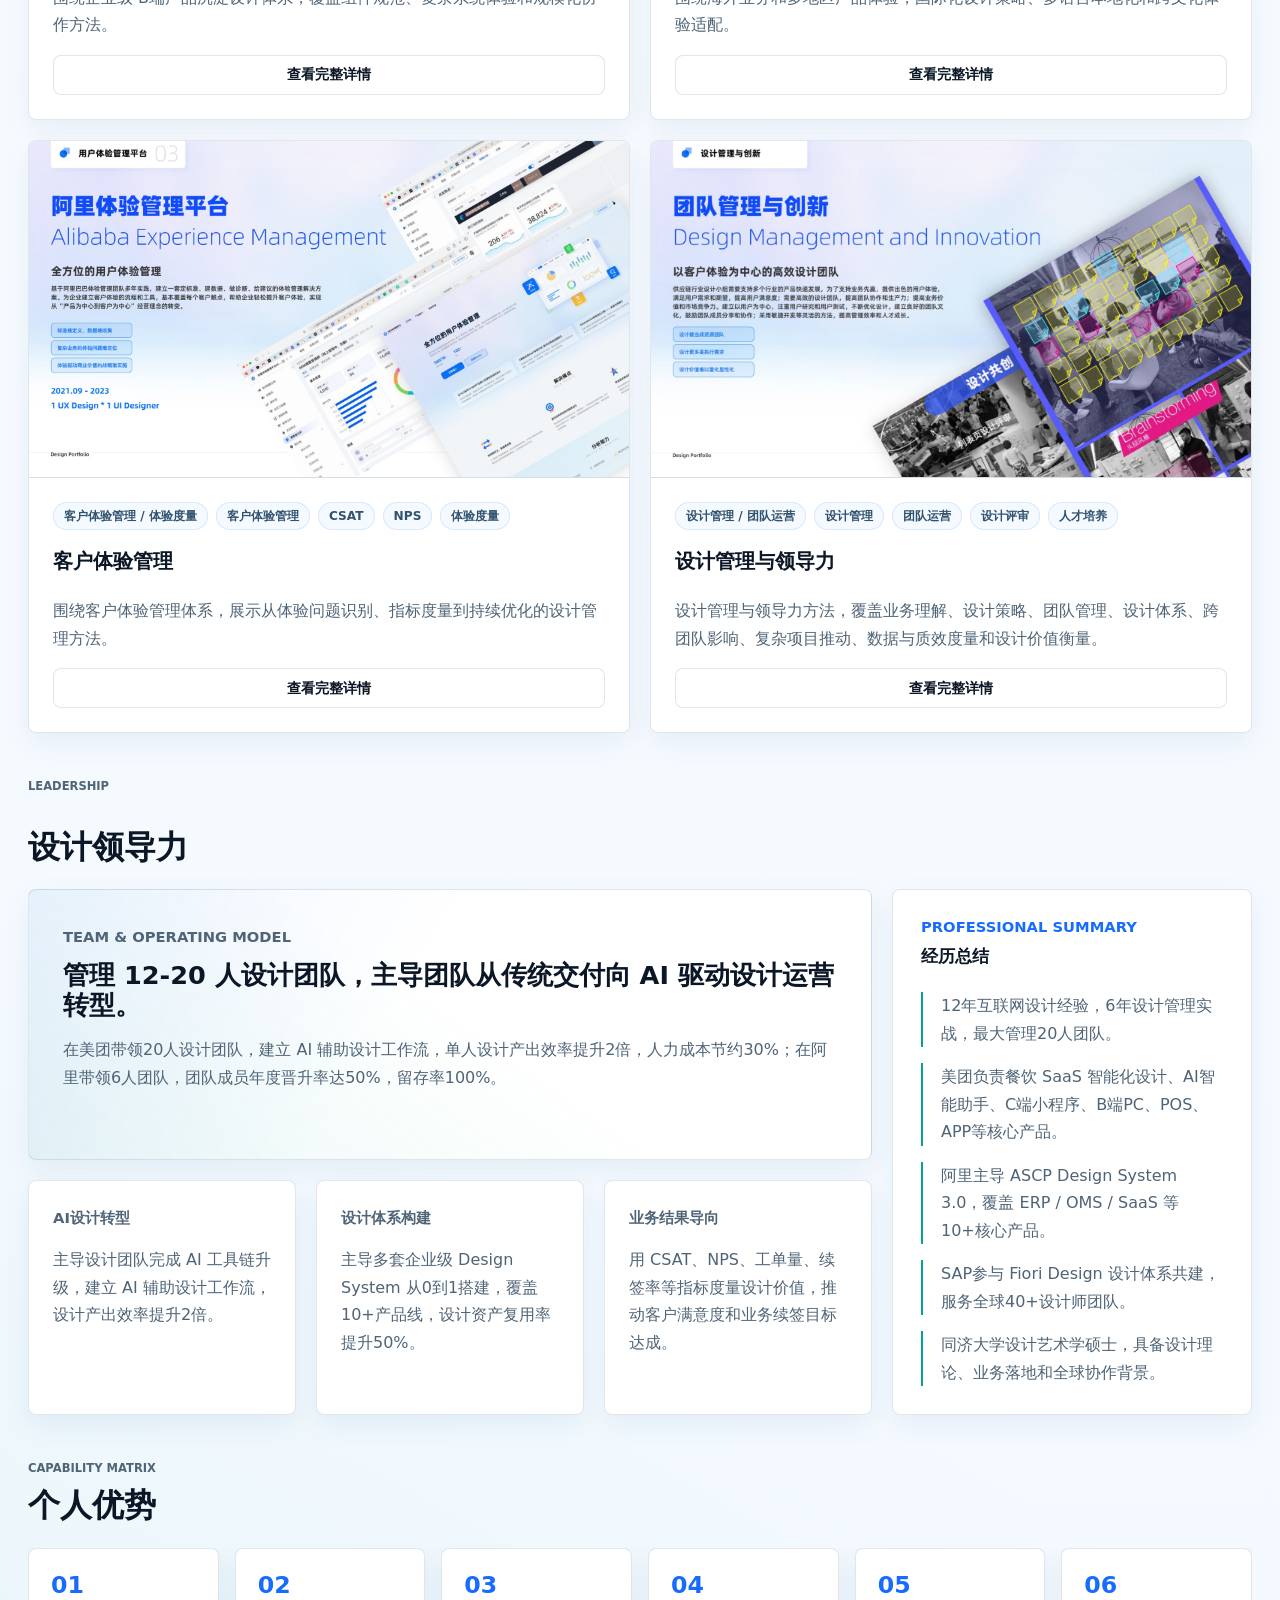
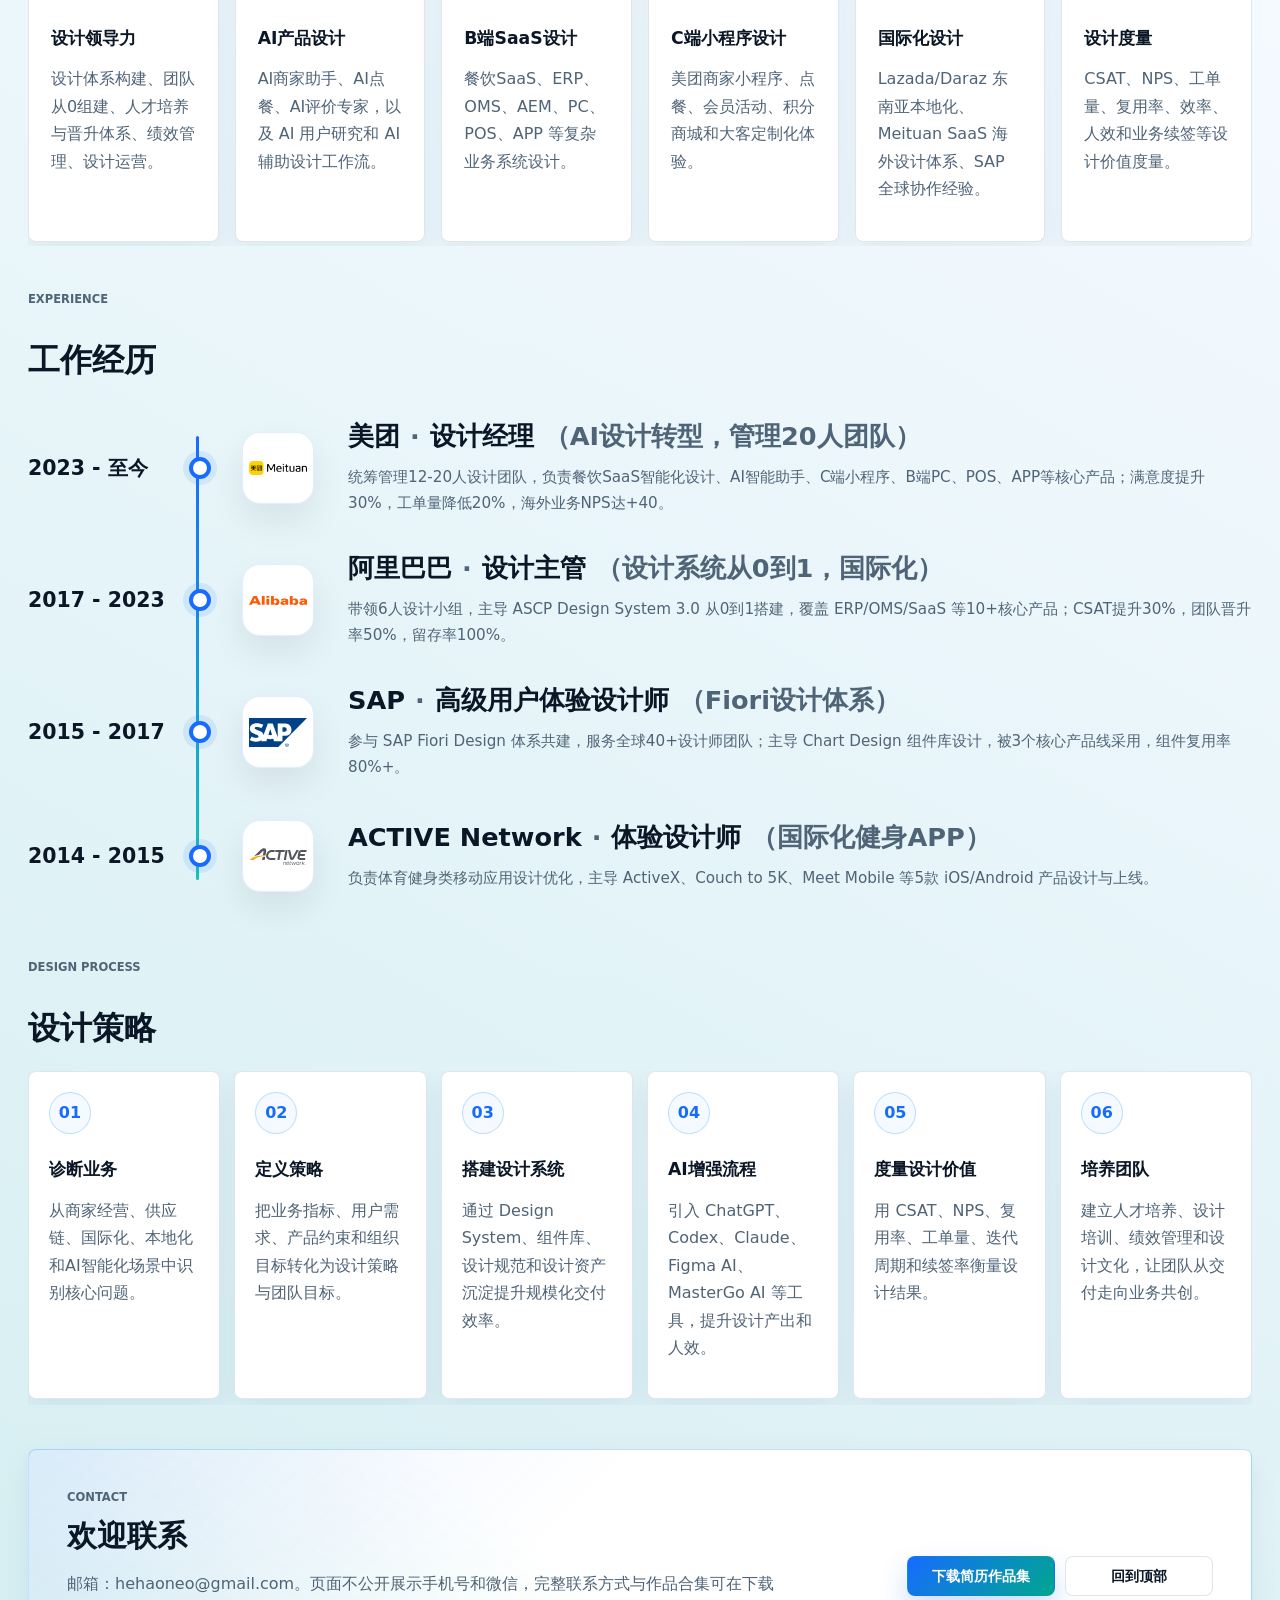
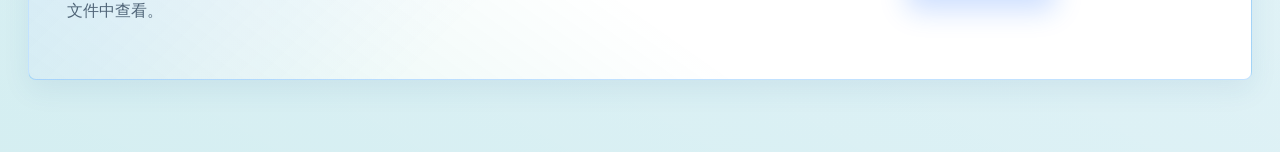
==== commit acb55da9: "Add interview intro page" ====
--- a/index.html
+++ b/index.html
@@ -8,7 +8,7 @@
       content="何浩 / Hao He 的高级设计主管、设计总监与 AI 产品设计负责人作品集，展示真实履历、管理经验、B端 C端 AI 设计项目与简历作品集下载。"
     />
     <title>何浩作品集 2026 | 高级设计主管 / 设计总监</title>
-    <link rel="stylesheet" href="./styles.css?v=20260603-timeline-logo-sync" />
+    <link rel="stylesheet" href="./styles.css?v=20260607-project-info-card" />
   </head>
   <body>
     <div class="site-shell">
@@ -27,6 +27,7 @@
         </button>
 
         <nav class="nav-links" aria-label="Section navigation">
+          <a href="./intro.html" data-i18n="navIntro">个人介绍</a>
           <a href="#work" data-i18n="navWork">设计项目</a>
           <a href="#leadership" data-i18n="navLeadership">设计管理</a>
           <a href="#experience" data-i18n="navExperience">工作经历</a>
@@ -170,7 +171,7 @@
       </div>
     </dialog>
 
-    <script src="./portfolio-data.js?v=20260607-ai-merchant-18"></script>
+    <script src="./portfolio-data.js?v=20260607-project-info-card"></script>
     <script src="./script.js?v=20260603-timeline-logo-sync"></script>
   </body>
 </html>
--- a/styles.css
+++ b/styles.css
@@ -1019,6 +1019,7 @@
 }
 
 .project-hero-copy,
+.project-info-card,
 .project-cover-card,
 .project-platform-card,
 .project-image-frame {
@@ -1056,6 +1057,53 @@
   object-fit: cover;
 }
 
+.project-info-card {
+  display: flex;
+  flex-direction: column;
+  gap: 24px;
+  padding: 44px;
+  background: #ffffff;
+}
+
+.project-info-item {
+  display: flex;
+  flex-direction: column;
+}
+
+.project-info-item h3 {
+  font-size: 0.72rem;
+  font-weight: 900;
+  color: var(--accent-2);
+  margin: 0 0 6px;
+  letter-spacing: 0;
+  text-transform: uppercase;
+  list-style-type: disc;
+  display: list-item;
+  margin-left: 1.2em;
+}
+
+.project-info-item p {
+  font-size: clamp(1rem, 1.4vw, 1.25rem);
+  line-height: 1.65;
+  color: var(--muted);
+  margin: 0;
+  padding-left: 1.2em;
+}
+
+main#projectRoot > section.project-hero > div.project-info-card > div.project-info-item:nth-child(1) > p,
+main#projectRoot > section.project-hero > div.project-info-card > div.project-info-item:nth-child(2) > p,
+main#projectRoot > section.project-hero > div.project-info-card > div.project-info-item:nth-child(3) > p,
+main#projectRoot > section.project-hero > div.project-info-card > div.project-info-item:nth-child(4) > p {
+  font-size: 14px;
+}
+
+main#projectRoot > section.project-hero > div.project-info-card > div.project-info-item:nth-child(1) > h3,
+main#projectRoot > section.project-hero > div.project-info-card > div.project-info-item:nth-child(2) > h3,
+main#projectRoot > section.project-hero > div.project-info-card > div.project-info-item:nth-child(3) > h3,
+main#projectRoot > section.project-hero > div.project-info-card > div.project-info-item:nth-child(4) > h3 {
+  font-size: 14px;
+}
+
 .project-summary-grid {
   display: grid;
   grid-template-columns: repeat(3, minmax(160px, 0.22fr)) minmax(320px, 1fr);
@@ -1101,6 +1149,300 @@
   color: var(--muted);
   font-size: 0.88rem;
   font-weight: 750;
+}
+
+.intro-shell {
+  max-width: 1480px;
+}
+
+.intro-hero {
+  display: grid;
+  grid-template-columns: minmax(0, 1.08fr) minmax(380px, 0.72fr);
+  gap: 20px;
+  align-items: stretch;
+  margin-top: 44px;
+}
+
+.intro-hero-copy,
+.intro-hero-panel,
+.intro-position-card,
+.intro-script-card,
+.intro-leadership-card,
+.intro-evidence-card,
+.intro-memory-card {
+  border: 1px solid var(--line);
+  border-radius: var(--radius);
+  background: #ffffff;
+  box-shadow: var(--soft-shadow);
+}
+
+.intro-hero-copy {
+  position: relative;
+  min-height: 560px;
+  overflow: hidden;
+  padding: 46px;
+  background:
+    radial-gradient(circle at 84% 28%, rgba(23, 107, 255, 0.12), transparent 28%),
+    linear-gradient(135deg, rgba(23, 107, 255, 0.08), transparent 42%),
+    linear-gradient(35deg, rgba(0, 167, 142, 0.1), transparent 52%),
+    #ffffff;
+}
+
+.intro-hero-copy::after {
+  position: absolute;
+  right: -96px;
+  bottom: -108px;
+  width: 360px;
+  height: 360px;
+  content: "";
+  border: 1px solid rgba(23, 107, 255, 0.14);
+  border-radius: 50%;
+  background:
+    linear-gradient(90deg, transparent 49%, rgba(23, 107, 255, 0.14) 50%, transparent 51%),
+    linear-gradient(0deg, transparent 49%, rgba(0, 167, 142, 0.14) 50%, transparent 51%);
+}
+
+.intro-hero-copy h1 {
+  max-width: 760px;
+  font-size: clamp(3.2rem, 6vw, 6.3rem);
+  line-height: 0.98;
+}
+
+.intro-role {
+  position: relative;
+  z-index: 1;
+  max-width: 900px;
+  margin: 22px 0 0;
+  color: var(--accent-2);
+  font-size: clamp(1.35rem, 2.35vw, 2.3rem);
+  font-weight: 900;
+  line-height: 1.25;
+}
+
+.intro-memory {
+  position: relative;
+  z-index: 1;
+  display: inline-flex;
+  width: fit-content;
+  max-width: 100%;
+  margin: 22px 0 0;
+  padding: 10px 14px;
+  border: 1px solid rgba(23, 107, 255, 0.18);
+  border-radius: 8px;
+  color: #08315e;
+  font-size: clamp(1rem, 1.4vw, 1.24rem);
+  font-weight: 900;
+  background: rgba(244, 250, 255, 0.82);
+}
+
+.intro-summary {
+  position: relative;
+  z-index: 1;
+  max-width: 820px;
+  margin: 26px 0 0;
+  color: var(--muted);
+  font-size: clamp(1.08rem, 1.45vw, 1.28rem);
+  font-weight: 650;
+  line-height: 1.8;
+}
+
+.intro-hero-panel {
+  display: grid;
+  grid-template-rows: auto 1fr;
+  gap: 14px;
+  padding: 14px;
+  background: rgba(255, 255, 255, 0.78);
+}
+
+.intro-metrics {
+  display: grid;
+  grid-template-columns: repeat(2, minmax(0, 1fr));
+  gap: 12px;
+}
+
+.intro-metric-card {
+  min-height: 132px;
+  padding: 22px;
+  border: 1px solid var(--line);
+  border-radius: var(--radius);
+  background:
+    linear-gradient(135deg, rgba(23, 107, 255, 0.08), transparent 58%),
+    #ffffff;
+}
+
+.intro-metric-card strong {
+  display: block;
+  color: var(--accent-2);
+  font-size: clamp(2rem, 4vw, 3.1rem);
+  line-height: 0.95;
+}
+
+.intro-metric-card span {
+  display: block;
+  margin-top: 10px;
+  color: var(--muted);
+  font-size: 0.94rem;
+  font-weight: 850;
+}
+
+.intro-position-card {
+  display: flex;
+  flex-direction: column;
+  justify-content: end;
+  min-height: 250px;
+  padding: 28px;
+  background:
+    linear-gradient(145deg, rgba(0, 167, 142, 0.08), transparent 48%),
+    linear-gradient(35deg, rgba(124, 60, 255, 0.08), transparent 54%),
+    #ffffff;
+}
+
+.intro-position-card h2 {
+  max-width: 520px;
+  font-size: clamp(1.6rem, 2.4vw, 2.5rem);
+}
+
+.intro-position-card p:not(.card-label) {
+  margin: 16px 0 0;
+  color: var(--muted);
+  line-height: 1.75;
+}
+
+.intro-script-grid {
+  display: grid;
+  grid-template-columns: repeat(5, minmax(210px, 1fr));
+  gap: 14px;
+  overflow-x: auto;
+  padding-bottom: 4px;
+}
+
+.intro-script-card {
+  min-height: 360px;
+  padding: 24px;
+  background:
+    linear-gradient(180deg, rgba(23, 107, 255, 0.07), transparent 34%),
+    #ffffff;
+}
+
+.intro-script-card span,
+.intro-leadership-card span {
+  display: inline-flex;
+  align-items: center;
+  min-height: 28px;
+  margin-bottom: 20px;
+  padding: 0 10px;
+  border: 1px solid rgba(23, 107, 255, 0.16);
+  border-radius: 999px;
+  color: var(--accent-2);
+  font-size: 0.78rem;
+  font-weight: 900;
+  background: #f4faff;
+}
+
+.intro-script-card h3,
+.intro-leadership-card h3,
+.intro-evidence-card h3 {
+  font-size: 1.2rem;
+}
+
+.intro-script-card p,
+.intro-leadership-card p,
+.intro-evidence-card p,
+.intro-memory-card p {
+  margin: 12px 0 0;
+  color: var(--muted);
+  line-height: 1.72;
+}
+
+.intro-timeline {
+  padding: 26px;
+  border: 1px solid var(--line);
+  border-radius: var(--radius);
+  background: rgba(255, 255, 255, 0.82);
+  box-shadow: var(--soft-shadow);
+}
+
+.intro-leadership-grid {
+  display: grid;
+  grid-template-columns: repeat(3, minmax(0, 1fr));
+  gap: 16px;
+}
+
+.intro-leadership-card {
+  min-height: 232px;
+  padding: 24px;
+  background:
+    linear-gradient(145deg, rgba(23, 107, 255, 0.06), transparent 50%),
+    #ffffff;
+}
+
+.intro-leadership-card span {
+  width: 38px;
+  justify-content: center;
+  padding: 0;
+  border-radius: 50%;
+}
+
+.intro-evidence-grid {
+  display: grid;
+  grid-template-columns: repeat(4, minmax(0, 1fr));
+  gap: 16px;
+}
+
+.intro-evidence-card {
+  display: flex;
+  flex-direction: column;
+  min-height: 300px;
+  padding: 24px;
+}
+
+.intro-project-links {
+  display: flex;
+  flex-wrap: wrap;
+  gap: 8px;
+  margin-top: auto;
+  padding-top: 20px;
+}
+
+.intro-project-links a {
+  display: inline-flex;
+  align-items: center;
+  min-height: 32px;
+  padding: 0 11px;
+  border: 1px solid rgba(23, 107, 255, 0.15);
+  border-radius: 999px;
+  color: #174f9f;
+  font-size: 0.78rem;
+  font-weight: 850;
+  background: #f4faff;
+}
+
+.intro-project-links a:hover {
+  border-color: var(--line-strong);
+  background: #eaf5ff;
+}
+
+.intro-memory-grid {
+  display: grid;
+  grid-template-columns: repeat(4, minmax(0, 1fr));
+  gap: 16px;
+}
+
+.intro-memory-card {
+  min-height: 180px;
+  padding: 24px;
+  border-color: var(--line-strong);
+  background:
+    linear-gradient(135deg, rgba(23, 107, 255, 0.08), transparent 45%),
+    linear-gradient(35deg, rgba(0, 167, 142, 0.08), transparent 56%),
+    #ffffff;
+}
+
+.intro-memory-card p {
+  margin: 0;
+  color: var(--text);
+  font-size: 1.05rem;
+  font-weight: 800;
 }
 
 @media (max-width: 1180px) {
@@ -1188,6 +1530,16 @@
     max-width: none;
     margin-left: 0;
   }
+
+  .intro-hero,
+  .intro-evidence-grid,
+  .intro-memory-grid {
+    grid-template-columns: 1fr;
+  }
+
+  .intro-leadership-grid {
+    grid-template-columns: repeat(2, minmax(0, 1fr));
+  }
 }
 
 @media (min-width: 761px) and (max-width: 1180px) {
@@ -1340,6 +1692,7 @@
   }
 
   .project-hero-copy,
+  .project-info-card,
   .project-cover-card {
     min-height: auto;
   }
@@ -1354,6 +1707,43 @@
 
   .project-image-frame {
     padding: 8px;
+  }
+
+  .intro-hero {
+    grid-template-columns: 1fr;
+    margin-top: 31px;
+  }
+
+  .intro-hero-copy,
+  .intro-position-card,
+  .intro-timeline {
+    padding: 26px;
+  }
+
+  .intro-hero-copy {
+    min-height: auto;
+  }
+
+  .intro-hero-copy h1 {
+    font-size: clamp(2.6rem, 13vw, 4.1rem);
+  }
+
+  .intro-memory {
+    width: 100%;
+  }
+
+  .intro-metrics,
+  .intro-leadership-grid {
+    grid-template-columns: 1fr;
+  }
+
+  .intro-script-grid {
+    grid-template-columns: 1fr;
+    overflow: visible;
+  }
+
+  .intro-script-card {
+    min-height: auto;
   }
 }
 
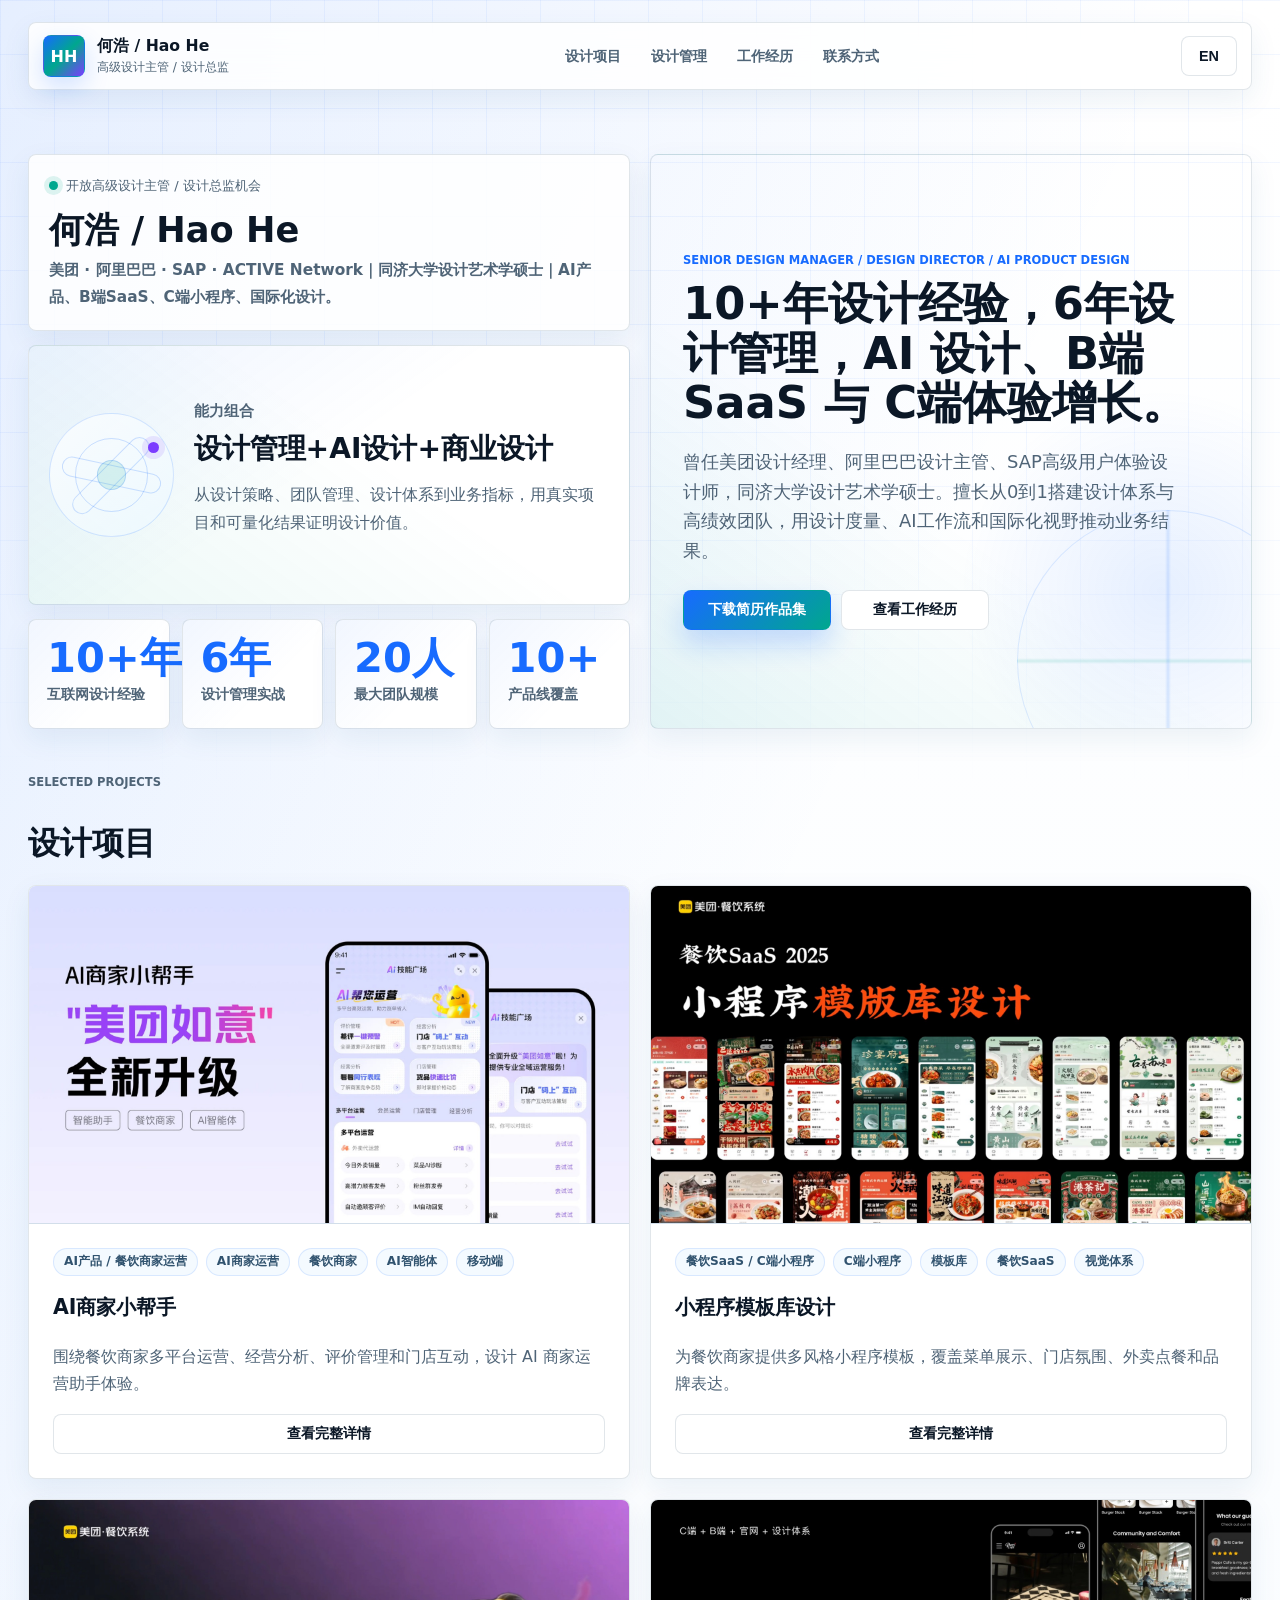
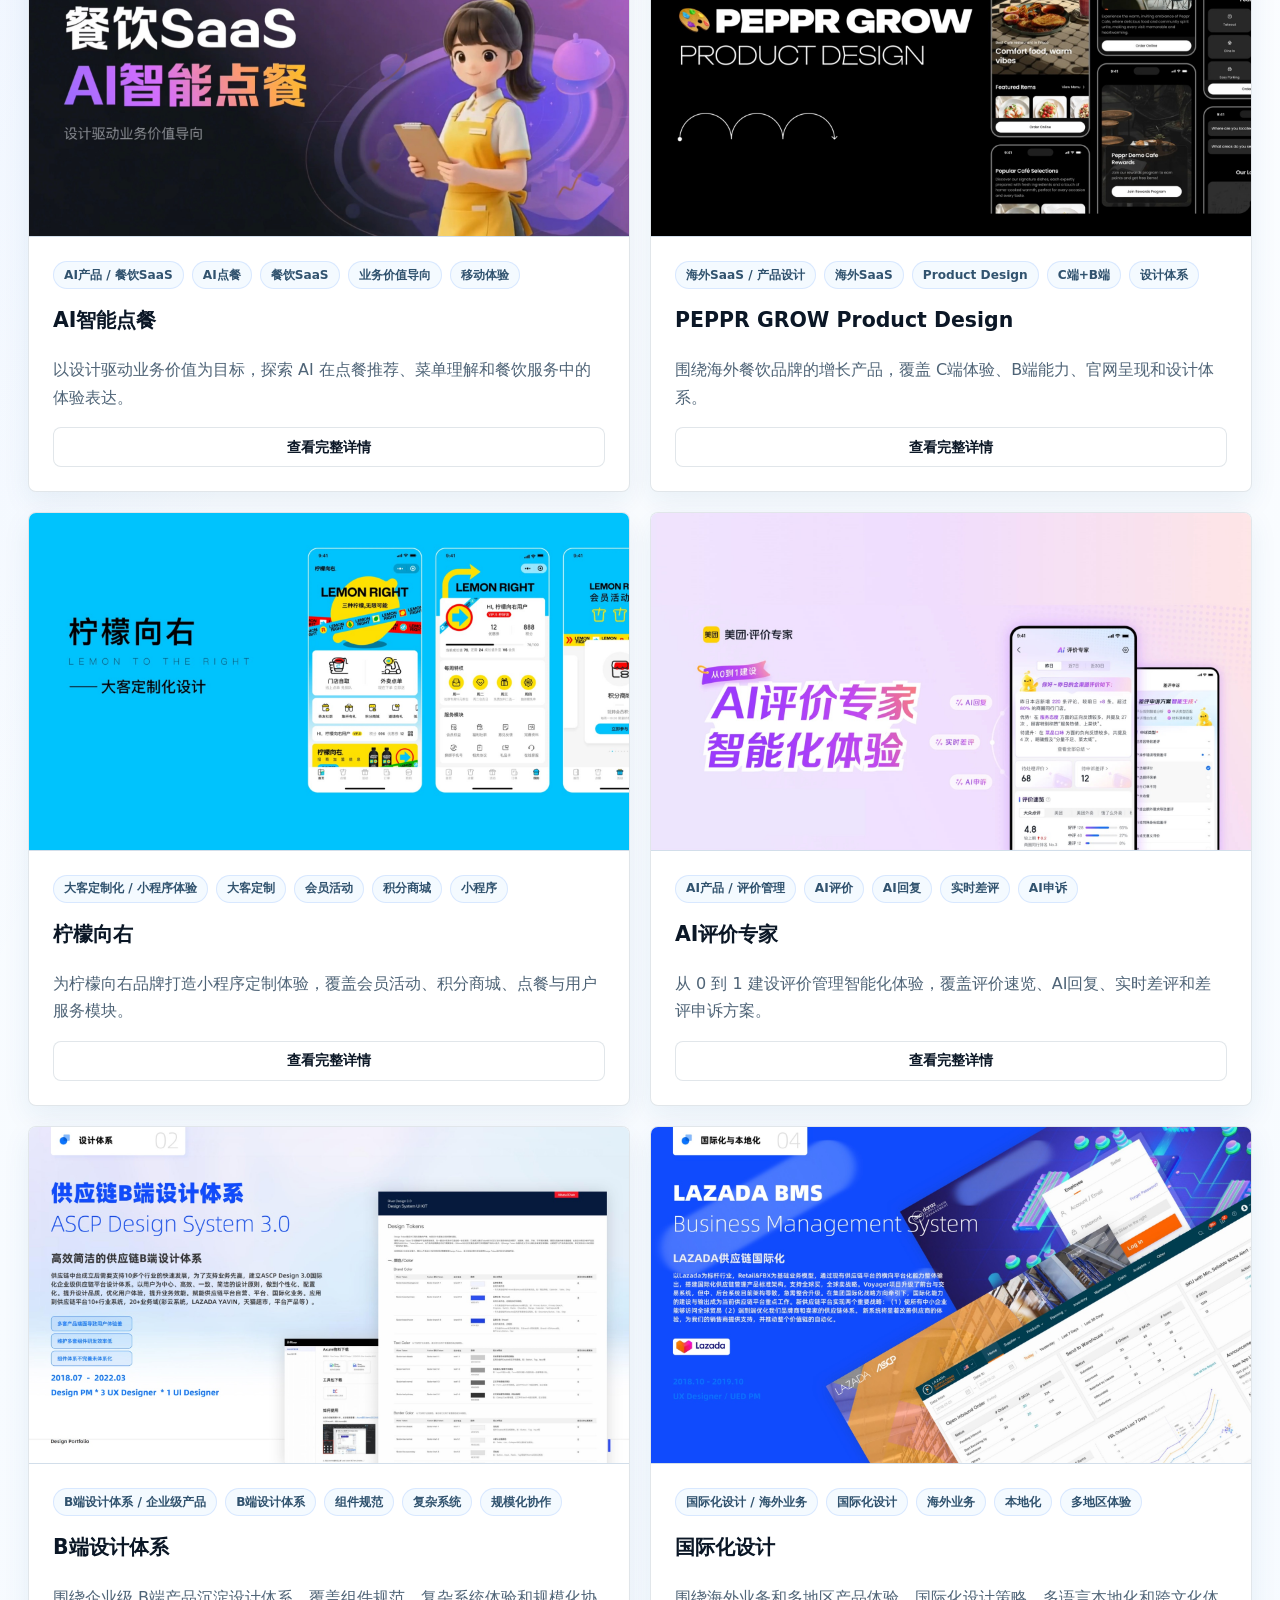
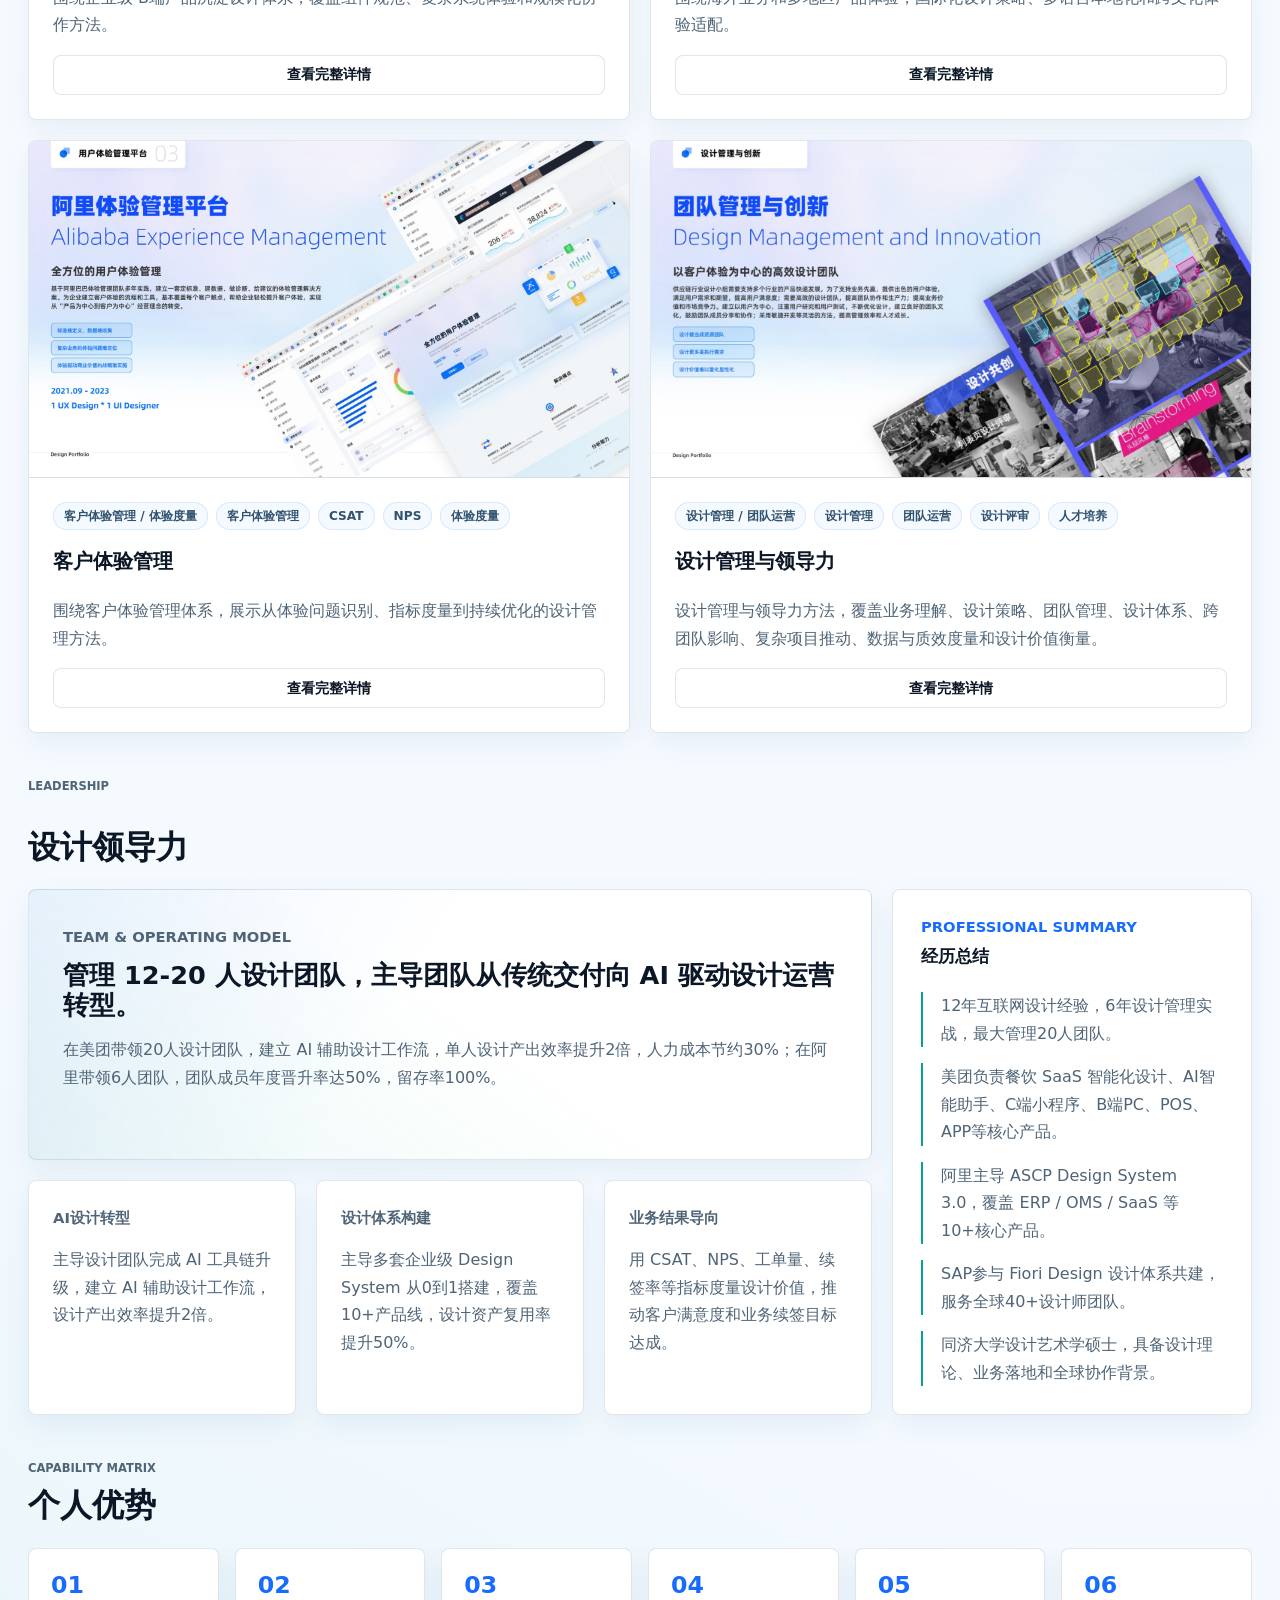
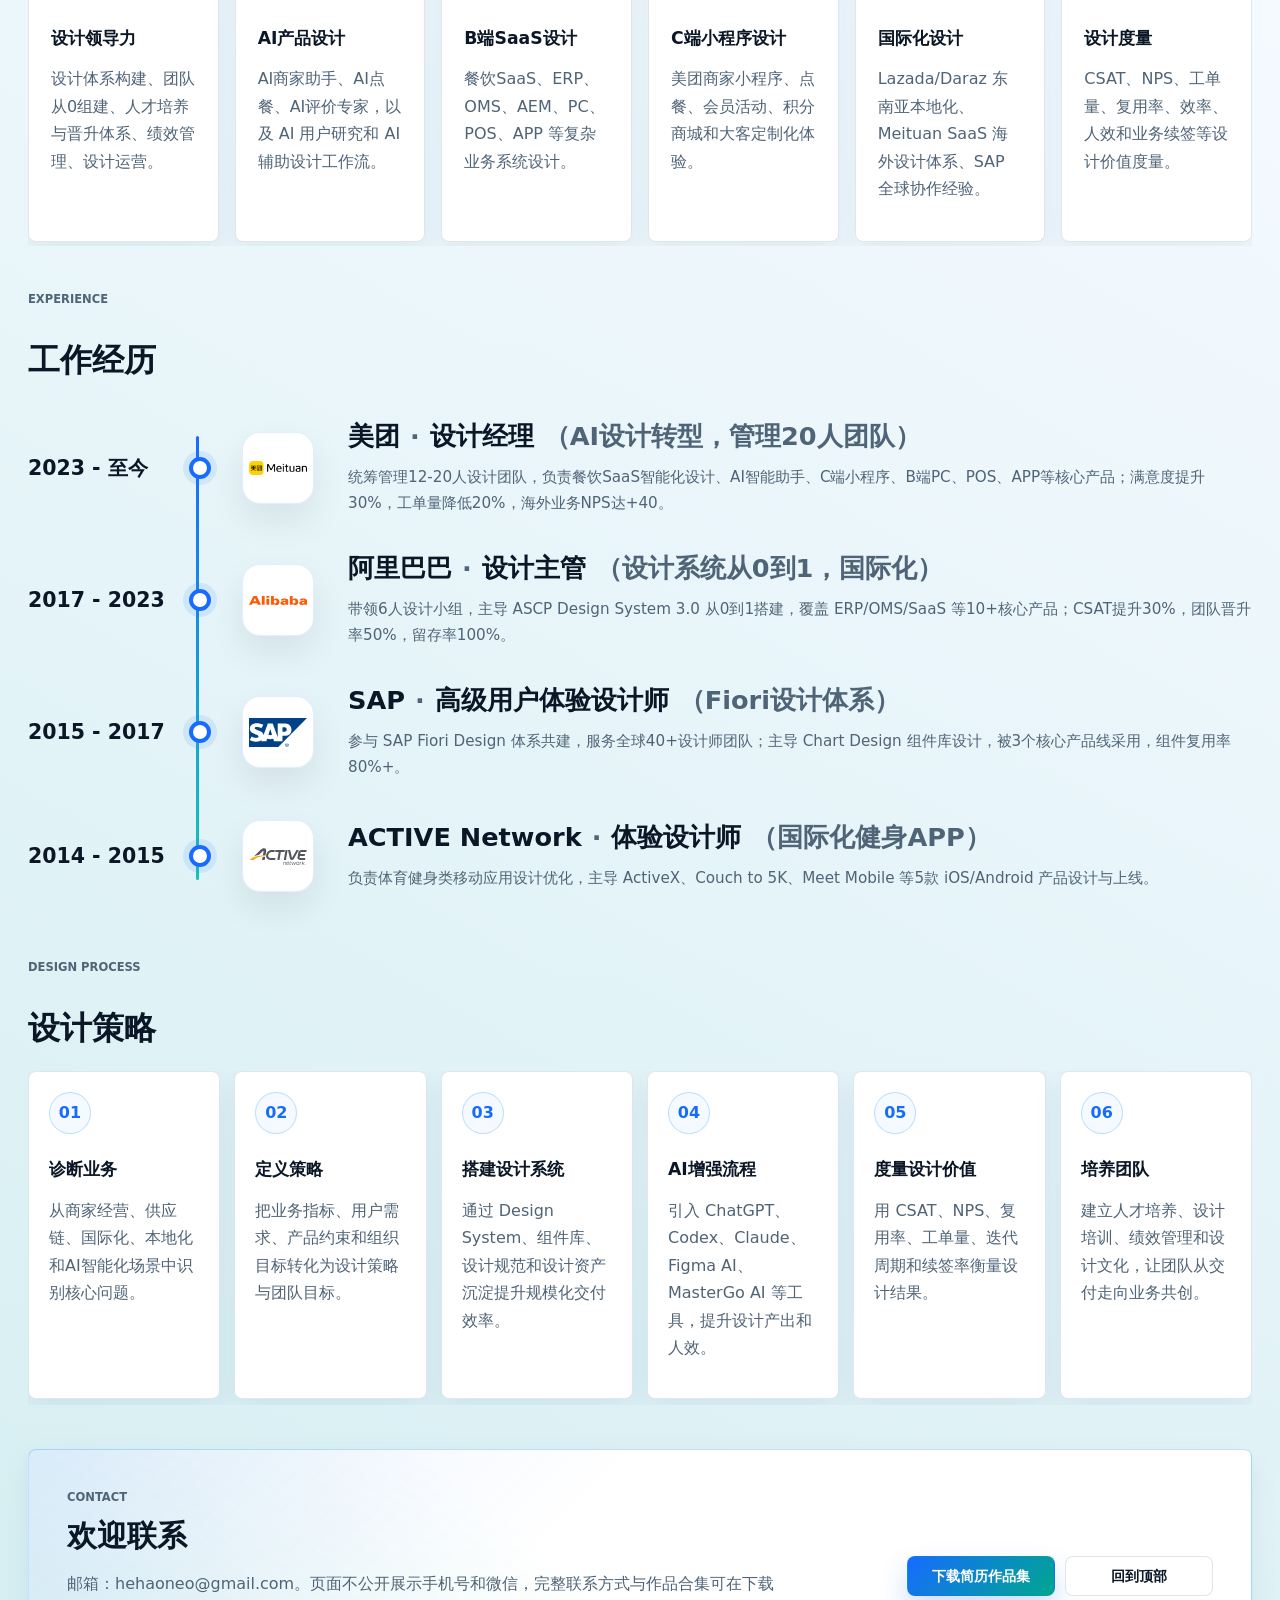
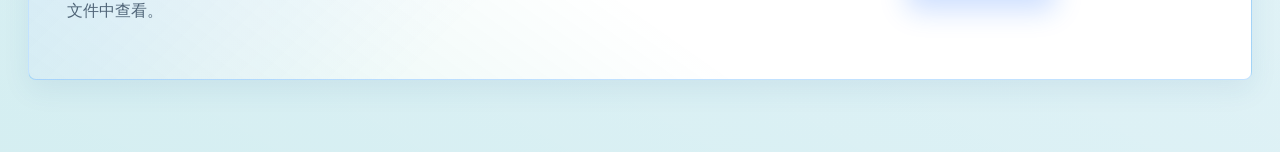
==== commit 8952aae7: "Revert "Add interview intro page" This reverts commit acb55da9b0588563c333748fc0c57f689c75dfa8." ====
--- a/index.html
+++ b/index.html
@@ -27,7 +27,6 @@
         </button>
 
         <nav class="nav-links" aria-label="Section navigation">
-          <a href="./intro.html" data-i18n="navIntro">个人介绍</a>
           <a href="#work" data-i18n="navWork">设计项目</a>
           <a href="#leadership" data-i18n="navLeadership">设计管理</a>
           <a href="#experience" data-i18n="navExperience">工作经历</a>
--- a/styles.css
+++ b/styles.css
@@ -1151,300 +1151,6 @@
   font-weight: 750;
 }
 
-.intro-shell {
-  max-width: 1480px;
-}
-
-.intro-hero {
-  display: grid;
-  grid-template-columns: minmax(0, 1.08fr) minmax(380px, 0.72fr);
-  gap: 20px;
-  align-items: stretch;
-  margin-top: 44px;
-}
-
-.intro-hero-copy,
-.intro-hero-panel,
-.intro-position-card,
-.intro-script-card,
-.intro-leadership-card,
-.intro-evidence-card,
-.intro-memory-card {
-  border: 1px solid var(--line);
-  border-radius: var(--radius);
-  background: #ffffff;
-  box-shadow: var(--soft-shadow);
-}
-
-.intro-hero-copy {
-  position: relative;
-  min-height: 560px;
-  overflow: hidden;
-  padding: 46px;
-  background:
-    radial-gradient(circle at 84% 28%, rgba(23, 107, 255, 0.12), transparent 28%),
-    linear-gradient(135deg, rgba(23, 107, 255, 0.08), transparent 42%),
-    linear-gradient(35deg, rgba(0, 167, 142, 0.1), transparent 52%),
-    #ffffff;
-}
-
-.intro-hero-copy::after {
-  position: absolute;
-  right: -96px;
-  bottom: -108px;
-  width: 360px;
-  height: 360px;
-  content: "";
-  border: 1px solid rgba(23, 107, 255, 0.14);
-  border-radius: 50%;
-  background:
-    linear-gradient(90deg, transparent 49%, rgba(23, 107, 255, 0.14) 50%, transparent 51%),
-    linear-gradient(0deg, transparent 49%, rgba(0, 167, 142, 0.14) 50%, transparent 51%);
-}
-
-.intro-hero-copy h1 {
-  max-width: 760px;
-  font-size: clamp(3.2rem, 6vw, 6.3rem);
-  line-height: 0.98;
-}
-
-.intro-role {
-  position: relative;
-  z-index: 1;
-  max-width: 900px;
-  margin: 22px 0 0;
-  color: var(--accent-2);
-  font-size: clamp(1.35rem, 2.35vw, 2.3rem);
-  font-weight: 900;
-  line-height: 1.25;
-}
-
-.intro-memory {
-  position: relative;
-  z-index: 1;
-  display: inline-flex;
-  width: fit-content;
-  max-width: 100%;
-  margin: 22px 0 0;
-  padding: 10px 14px;
-  border: 1px solid rgba(23, 107, 255, 0.18);
-  border-radius: 8px;
-  color: #08315e;
-  font-size: clamp(1rem, 1.4vw, 1.24rem);
-  font-weight: 900;
-  background: rgba(244, 250, 255, 0.82);
-}
-
-.intro-summary {
-  position: relative;
-  z-index: 1;
-  max-width: 820px;
-  margin: 26px 0 0;
-  color: var(--muted);
-  font-size: clamp(1.08rem, 1.45vw, 1.28rem);
-  font-weight: 650;
-  line-height: 1.8;
-}
-
-.intro-hero-panel {
-  display: grid;
-  grid-template-rows: auto 1fr;
-  gap: 14px;
-  padding: 14px;
-  background: rgba(255, 255, 255, 0.78);
-}
-
-.intro-metrics {
-  display: grid;
-  grid-template-columns: repeat(2, minmax(0, 1fr));
-  gap: 12px;
-}
-
-.intro-metric-card {
-  min-height: 132px;
-  padding: 22px;
-  border: 1px solid var(--line);
-  border-radius: var(--radius);
-  background:
-    linear-gradient(135deg, rgba(23, 107, 255, 0.08), transparent 58%),
-    #ffffff;
-}
-
-.intro-metric-card strong {
-  display: block;
-  color: var(--accent-2);
-  font-size: clamp(2rem, 4vw, 3.1rem);
-  line-height: 0.95;
-}
-
-.intro-metric-card span {
-  display: block;
-  margin-top: 10px;
-  color: var(--muted);
-  font-size: 0.94rem;
-  font-weight: 850;
-}
-
-.intro-position-card {
-  display: flex;
-  flex-direction: column;
-  justify-content: end;
-  min-height: 250px;
-  padding: 28px;
-  background:
-    linear-gradient(145deg, rgba(0, 167, 142, 0.08), transparent 48%),
-    linear-gradient(35deg, rgba(124, 60, 255, 0.08), transparent 54%),
-    #ffffff;
-}
-
-.intro-position-card h2 {
-  max-width: 520px;
-  font-size: clamp(1.6rem, 2.4vw, 2.5rem);
-}
-
-.intro-position-card p:not(.card-label) {
-  margin: 16px 0 0;
-  color: var(--muted);
-  line-height: 1.75;
-}
-
-.intro-script-grid {
-  display: grid;
-  grid-template-columns: repeat(5, minmax(210px, 1fr));
-  gap: 14px;
-  overflow-x: auto;
-  padding-bottom: 4px;
-}
-
-.intro-script-card {
-  min-height: 360px;
-  padding: 24px;
-  background:
-    linear-gradient(180deg, rgba(23, 107, 255, 0.07), transparent 34%),
-    #ffffff;
-}
-
-.intro-script-card span,
-.intro-leadership-card span {
-  display: inline-flex;
-  align-items: center;
-  min-height: 28px;
-  margin-bottom: 20px;
-  padding: 0 10px;
-  border: 1px solid rgba(23, 107, 255, 0.16);
-  border-radius: 999px;
-  color: var(--accent-2);
-  font-size: 0.78rem;
-  font-weight: 900;
-  background: #f4faff;
-}
-
-.intro-script-card h3,
-.intro-leadership-card h3,
-.intro-evidence-card h3 {
-  font-size: 1.2rem;
-}
-
-.intro-script-card p,
-.intro-leadership-card p,
-.intro-evidence-card p,
-.intro-memory-card p {
-  margin: 12px 0 0;
-  color: var(--muted);
-  line-height: 1.72;
-}
-
-.intro-timeline {
-  padding: 26px;
-  border: 1px solid var(--line);
-  border-radius: var(--radius);
-  background: rgba(255, 255, 255, 0.82);
-  box-shadow: var(--soft-shadow);
-}
-
-.intro-leadership-grid {
-  display: grid;
-  grid-template-columns: repeat(3, minmax(0, 1fr));
-  gap: 16px;
-}
-
-.intro-leadership-card {
-  min-height: 232px;
-  padding: 24px;
-  background:
-    linear-gradient(145deg, rgba(23, 107, 255, 0.06), transparent 50%),
-    #ffffff;
-}
-
-.intro-leadership-card span {
-  width: 38px;
-  justify-content: center;
-  padding: 0;
-  border-radius: 50%;
-}
-
-.intro-evidence-grid {
-  display: grid;
-  grid-template-columns: repeat(4, minmax(0, 1fr));
-  gap: 16px;
-}
-
-.intro-evidence-card {
-  display: flex;
-  flex-direction: column;
-  min-height: 300px;
-  padding: 24px;
-}
-
-.intro-project-links {
-  display: flex;
-  flex-wrap: wrap;
-  gap: 8px;
-  margin-top: auto;
-  padding-top: 20px;
-}
-
-.intro-project-links a {
-  display: inline-flex;
-  align-items: center;
-  min-height: 32px;
-  padding: 0 11px;
-  border: 1px solid rgba(23, 107, 255, 0.15);
-  border-radius: 999px;
-  color: #174f9f;
-  font-size: 0.78rem;
-  font-weight: 850;
-  background: #f4faff;
-}
-
-.intro-project-links a:hover {
-  border-color: var(--line-strong);
-  background: #eaf5ff;
-}
-
-.intro-memory-grid {
-  display: grid;
-  grid-template-columns: repeat(4, minmax(0, 1fr));
-  gap: 16px;
-}
-
-.intro-memory-card {
-  min-height: 180px;
-  padding: 24px;
-  border-color: var(--line-strong);
-  background:
-    linear-gradient(135deg, rgba(23, 107, 255, 0.08), transparent 45%),
-    linear-gradient(35deg, rgba(0, 167, 142, 0.08), transparent 56%),
-    #ffffff;
-}
-
-.intro-memory-card p {
-  margin: 0;
-  color: var(--text);
-  font-size: 1.05rem;
-  font-weight: 800;
-}
-
 @media (max-width: 1180px) {
   .site-header {
     grid-template-columns: auto auto auto;
@@ -1530,16 +1236,6 @@
     max-width: none;
     margin-left: 0;
   }
-
-  .intro-hero,
-  .intro-evidence-grid,
-  .intro-memory-grid {
-    grid-template-columns: 1fr;
-  }
-
-  .intro-leadership-grid {
-    grid-template-columns: repeat(2, minmax(0, 1fr));
-  }
 }
 
 @media (min-width: 761px) and (max-width: 1180px) {
@@ -1708,43 +1404,6 @@
   .project-image-frame {
     padding: 8px;
   }
-
-  .intro-hero {
-    grid-template-columns: 1fr;
-    margin-top: 31px;
-  }
-
-  .intro-hero-copy,
-  .intro-position-card,
-  .intro-timeline {
-    padding: 26px;
-  }
-
-  .intro-hero-copy {
-    min-height: auto;
-  }
-
-  .intro-hero-copy h1 {
-    font-size: clamp(2.6rem, 13vw, 4.1rem);
-  }
-
-  .intro-memory {
-    width: 100%;
-  }
-
-  .intro-metrics,
-  .intro-leadership-grid {
-    grid-template-columns: 1fr;
-  }
-
-  .intro-script-grid {
-    grid-template-columns: 1fr;
-    overflow: visible;
-  }
-
-  .intro-script-card {
-    min-height: auto;
-  }
 }
 
 @media (max-width: 430px) {
